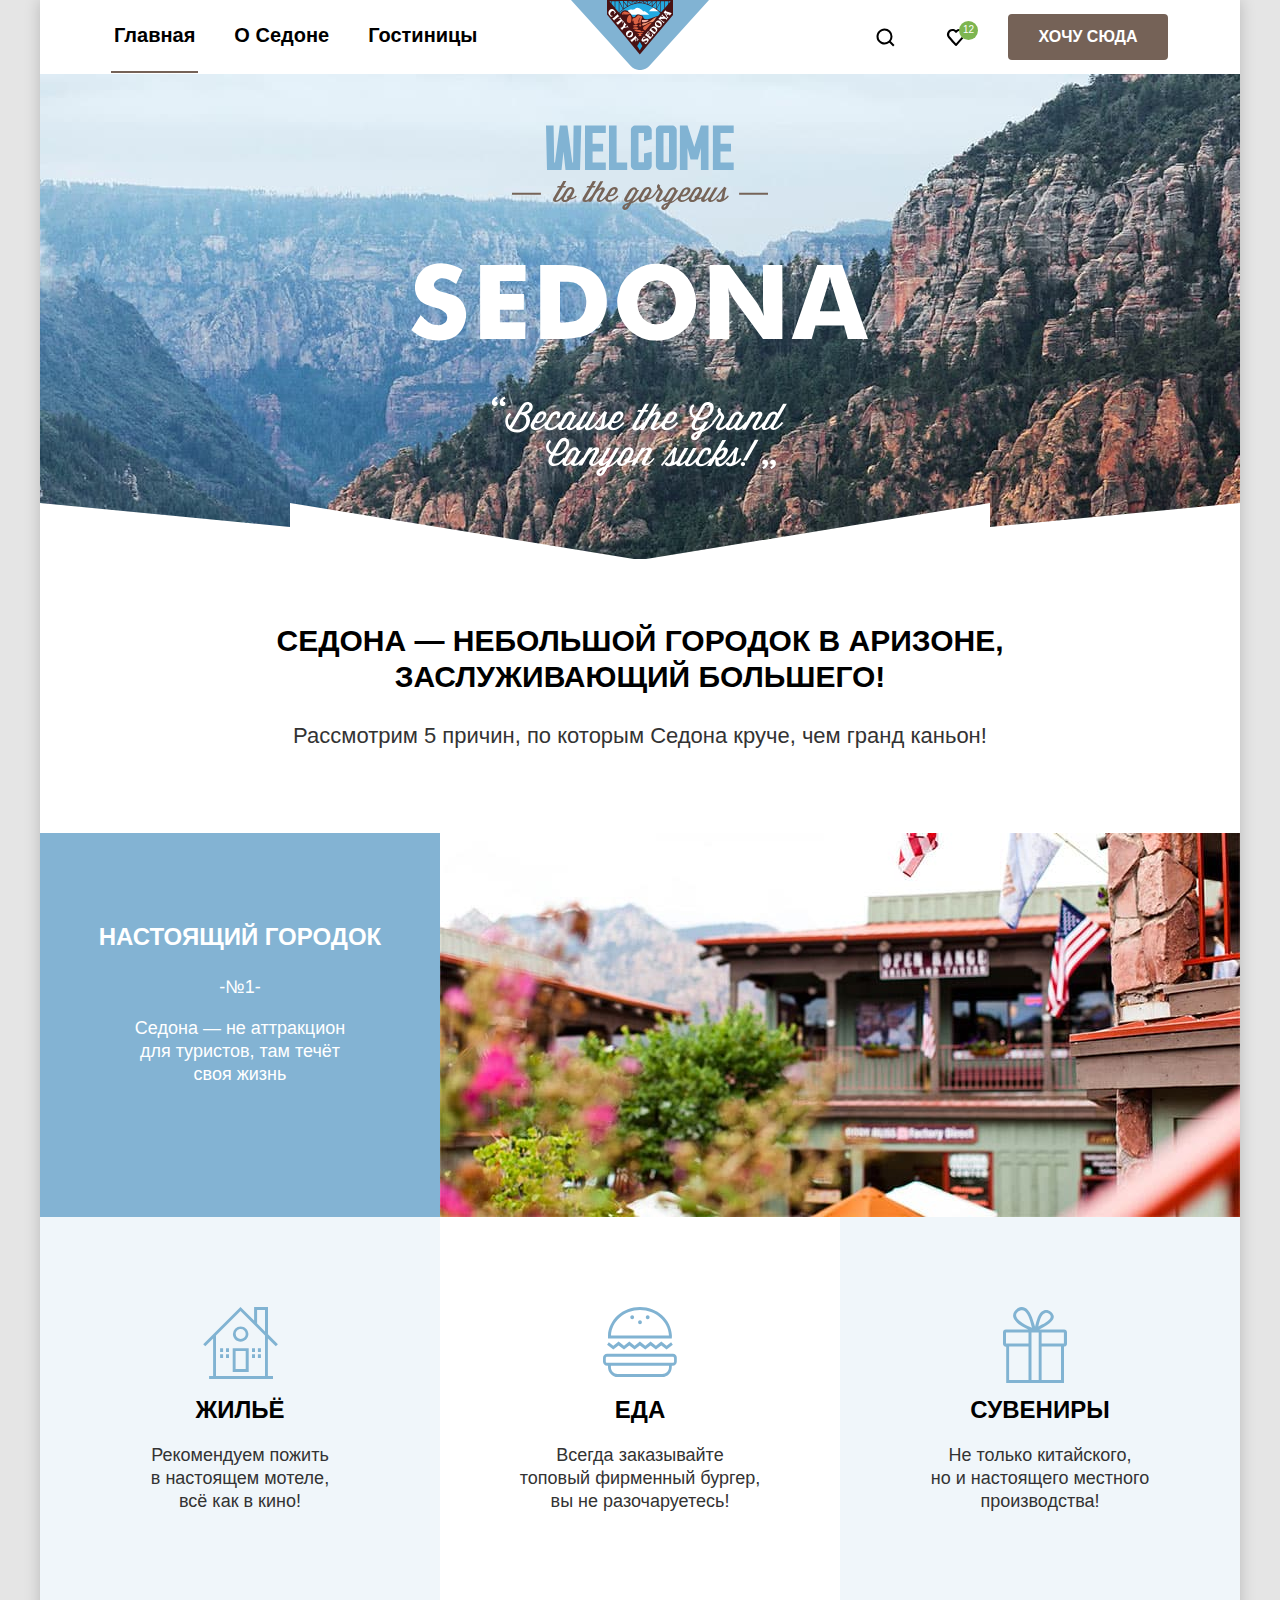
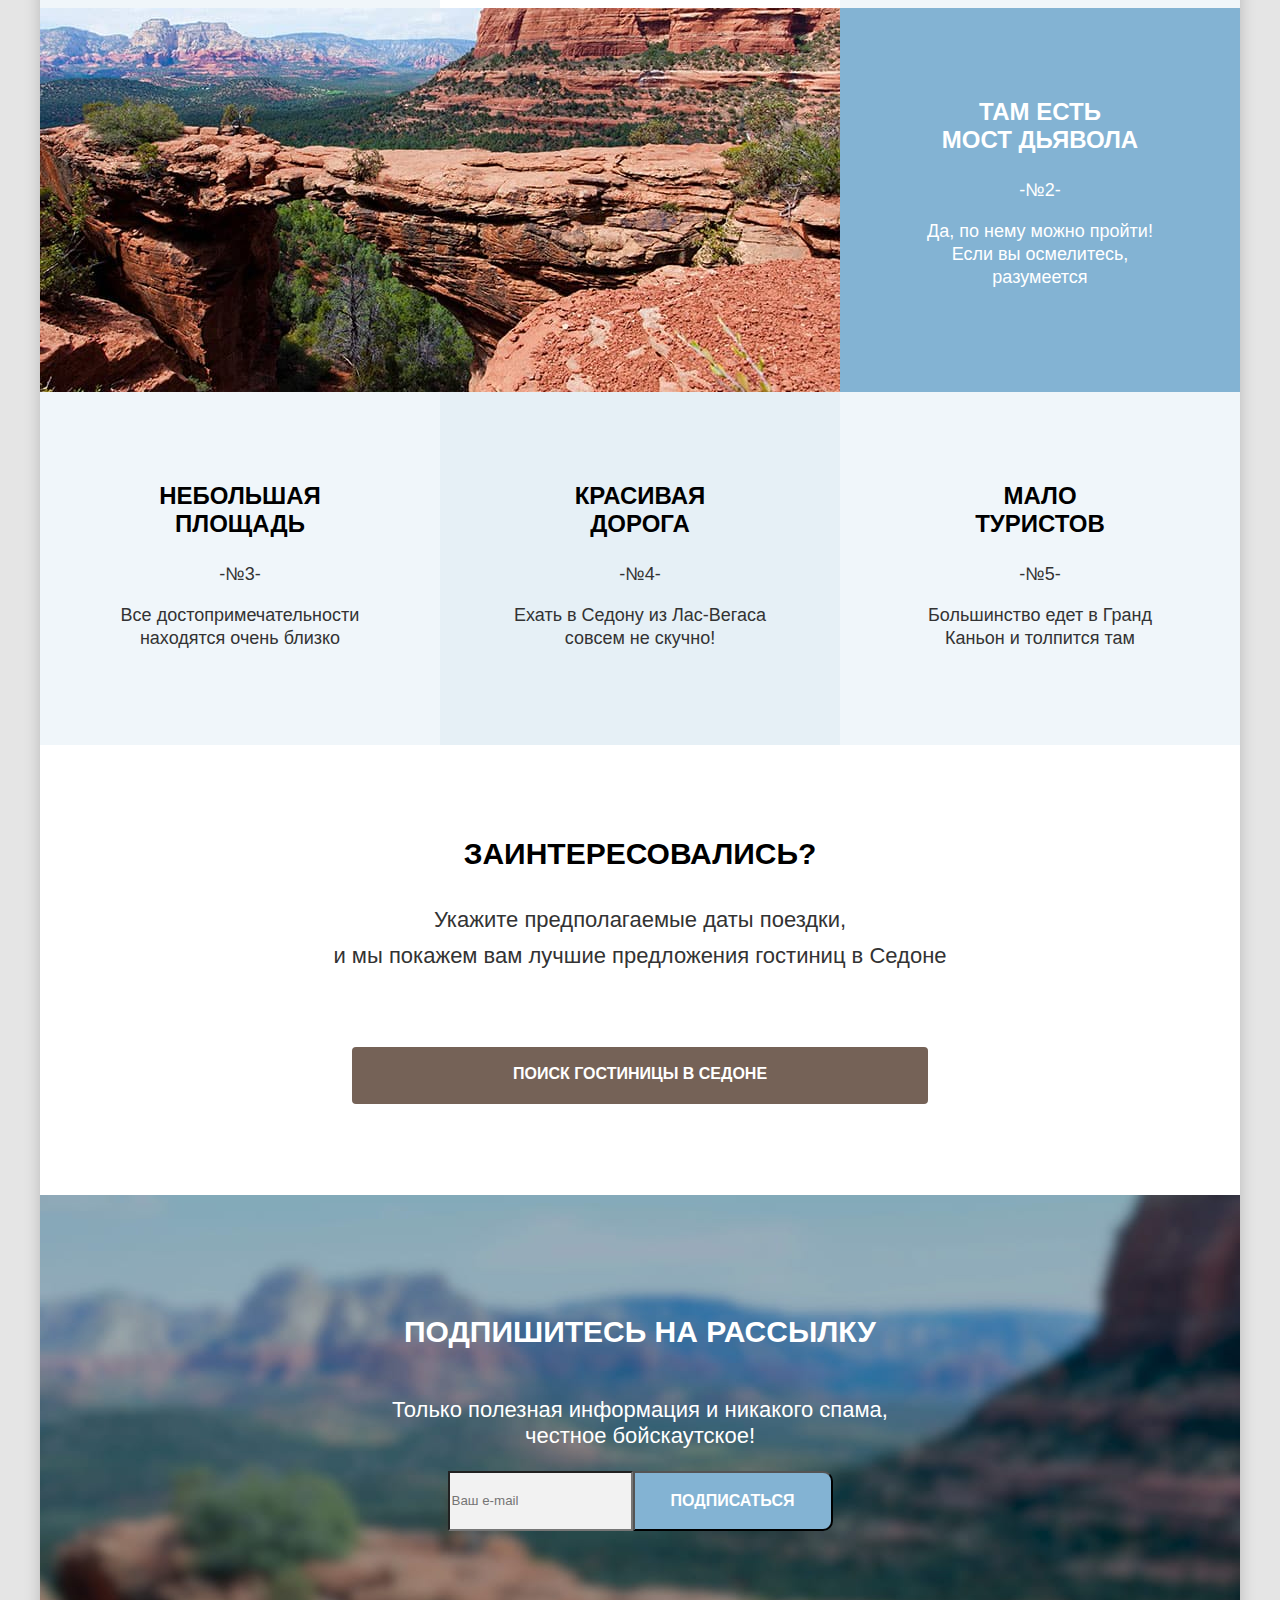
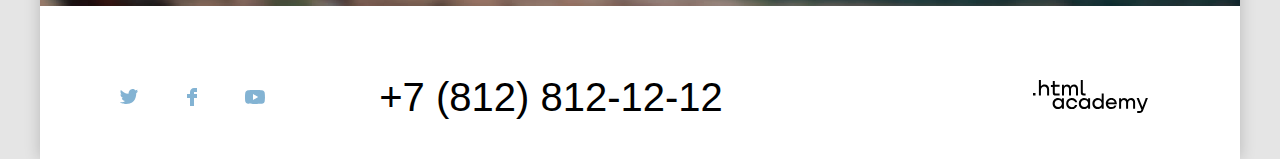
==== index.html @ bd010bae "Добавляет комментарии" ====
<!DOCTYPE html>
<html lang="ru">
  <head>
    <meta charset="utf-8">
    <title>HTML Academy: Седона</title>
    <link rel="stylesheet" href="css/styles.css">
  </head>
  <body>
    <div class="container">
      <header class="page-header">
        <nav class="navigation">
          <ul class="navigation-list clear-list">
            <li class="navigation-item current-page">
              <a class="navigation-link clear-underline">Главная</a>
            </li>
            <li class="navigation-item">
              <a class="navigation-link clear-underline" href="#">О Седоне</a>
            </li>
            <li class="navigation-item">
              <a class="navigation-link clear-underline" href="catalog.html">Гостиницы</a> <!--Каталог-->
            </li>
          </ul>
        </nav>
        <a class="logo header-logo">
          <img src="img/logo.svg" alt="Логотип сайта о городке Седона">
        </a>
        <ul class="user-list clear-list">
            <li class="user-item">
              <a class="user-link clear-underline" href="#">
                <svg aria-hidden="true" focusable="false" width="20" height="20" fill="none" xmlns="http://www.w3.org/2000/svg">
                  <path d="m19.5 18-3.7-3.67a8 8 0 0 0 1.7-4.87 8 8 0 0 0-8-7.96c-4.4 0-8 3.68-8 8.06a8 8 0 0 0 12.9 6.26l3.7 3.68 1.4-1.5Zm-10-2.48a6 6 0 0 1-6-5.96 6 6 0 0 1 12 0 6 6 0 0 1-6 5.96Z" fill="#000"/>
                </svg>
                <span class="visually-hidden">
                  Поиск
                </span>
              </a>
            </li>
            <li class="user-item">
              <a class="user-link clear-underline heart-icon" href="#">
                <svg aria-hidden="true" focusable="false" width="20" height="20" fill="none" xmlns="http://www.w3.org/2000/svg">
                  <path d="M9.9 19a.9.9 0 0 1-.8-.4c-5.4-6.1-6.7-7.5-7-7.9A5.4 5.4 0 0 1 6.5 2C7.8 2 9 2.5 10 3.3a5.46 5.46 0 0 1 9 4.1c0 1.3-.5 2.5-1.3 3.4l-7 7.9c-.2.2-.4.3-.8.3Zm-6-9.5c.3.4 3.5 4 6.1 6.9l6.2-7c.5-.5.7-1.2.7-2 0-1.8-1.5-3.3-3.3-3.3-1 0-2 .5-2.7 1.3-.3.3-.6.4-.9.4-.3 0-.6-.2-.8-.4-.7-.8-1.7-1.3-2.7-1.3-1.8 0-3.3 1.5-3.3 3.3-.1.9.3 1.6.7 2.1-.1 0-.1 0 0 0Z" fill="#000"/>
                </svg>
                <span class="visually-hidden">
                  Избранное
                </span>
              </a>
            </li>
            <li class="user-item">
              <a href="#" class="sedona-decorative-btn сlear-underline want-there brown-btn">
                Хочу сюда
              </a>
            </li>
        </ul>
      </header>
      <main class="main-index main-container">
        <section class="sedona-welcomes-you">
          <h1 class="visually-hidden">Городок Седона</h1>
          <img class="welcome" src="img/welcome.svg">
        </section>
        <h2 class="visually-hidden">Преимущества</h2>
        <p class="heading town">Седона — небольшой городок в Аризоне, <br>
          заслуживающий большего!</p>
        <p class="reasons">Рассмотрим 5 причин, по которым Седона круче, чем гранд каньон!</p>
        <div class="advantages">
          <ul class="advantages-list clear-list">
            <li class="advantages-item-blue">
              <div class="advantages-item">
                <h3 class="advantages-title advantages-white">Настоящий городок</h3>
                <span class="advantages-number advantages-white">-№1-</span>
                <p class="advantages-description advantages-white">Седона — не аттракцион<br> для туристов, там течёт<br>
                  своя жизнь</p>
              </div>
              <img src="img/sedona_photo.jpg" alt="Пейзаж Седоны">
            </li>
            <li class="advantages-item advantages-item-light">
              <h3 class="advantages-title-alt advantage-house">Жильё</h3>
              <p class="advantages-description dark-text">Рекомендуем пожить<br>в настоящем мотеле,<br>всё как в кино!</p>
            </li>
            <li class="advantages-item">
              <h3 class="advantages-title-alt advantage-burger">Еда</h3>
              <p class="advantages-description dark-text">Всегда заказывайте<br>топовый фирменный бургер,<br>вы не разочаруетесь!</p>
            </li>
            <li class="advantages-item advantages-item-light">
              <h3 class="advantages-title-alt advantage-present">Сувениры</h3>
              <p class="advantages-description dark-text">Не только китайского,<br>но и настоящего местного<br>производства!</p>
            </li>
            <li class="advantages-item-blue">
              <img src="img/bridge_devil.jpg" alt="мост дьявола">
              <div class="advantages-item">
                <h3 class="advantages-title advantages-white">Там есть<br> мост дьявола</h3>
                <span class="advantages-number advantages-white">-№2-</span>
                <p class="advantages-description advantages-white">Да, по нему можно пройти!<br>Если вы осмелитесь,<br>разумеется</p>
              </div>
            </li>
            <li class="advantages-item advantages-item-light">
              <h3 class="advantages-title">Небольшая<br> площадь</h3>
              <span class="advantages-number dark-text">-№3-</span>
              <p class="advantages-description dark-text">Все достопримечательности<br>находятся очень близко</p>
            </li>
            <li class="advantages-item advantages-item-another">
              <h3 class="advantages-title">Красивая<br> дорога</h3>
              <span class="advantages-number dark-text">-№4-</span>
              <p class="advantages-description dark-text">Ехать в Седону из Лас-Вегаса<br>совсем не скучно!</p>
            </li>
            <li class="advantages-item advantages-item-light">
              <h3 class="advantages-title">Мало<br> туристов</h3>
              <span class="advantages-number dark-text">-№5-</span>
              <p class="advantages-description dark-text">Большинство едет в Гранд<br>Каньон и толпится там</p>
            </li>
          </ul>
        </div>
        <section class="hotel-search">
          <h2 class="heading interest">Заинтересовались?</h2>
          <p class="suggestions">Укажите предполагаемые даты поездки,<br>и мы покажем вам лучшие предложения гостиниц в Седоне</p>
          <a href="catalog.html" class="sedona-decorative-btn search-btn brown-btn">Поиск гостиницы в Седоне</a>
        </section>
        <section class="subscribe subscribe-index">
          <h2 class="subscribe-h">Подпишитесь на рассылку</h2>
          <p class="subscribe-p">Только полезная информация и никакого спама,<br>честное бойскаутское!</p>
          <form class="subscribe-form" action="https://echo.htmlacademy.ru/" method="post"> <!--Форму пока не трогала, вроде это 8 раздел-->
            <div class="div-flex">
              <input type="email" name="user-email" placeholder="Ваш e-mail" required>
              <button class="subscribe-button blue-btn sedona-decorative-btn" type="submit">
                Подписаться
              </button>
            </div>
          </form>
        </section>
      </main>
      <footer class="page-footer">
        <section class="footer-social">
          <h2 class="visually-hidden">Давайте дружить</h2>
          <ul class="footer-social-list clear-list">
            <li class="footer-social-item clear-list">
              <a class="button social-btn" href="https://twitter.com/htmlacademy_ru">
                <span class="visually-hidden">Твиттер</span>
                <svg width="18" height="15" xmlns="http://www.w3.org/2000/svg">
                  <path d="M11.6.2c1.8-.5 3.2.3 3.8 1.2.7-.2 1.4-.5 2.1-.7 0 .9-.6 1.5-.9 1.8.7.1 1.4-.6 1.4-.6-.2 1-1.1 1.8-1.7 2C16.1 10.7 13 15.1 5.7 15h-.5c-.4 0-4.4-.5-5.2-1.9 2.4.2 4.1-.4 5-1.2-1-.3-2.9-.4-3.2-2.9.4.1.6.2 1.3.1C1.8 8.3.4 7.5.5 5.3c.3.3 1.1.5 1.4.5C1.1 5.6-.2 2.5.9.9c1.9 1.9 4 3.6 7.6 3.8C8.7 2.3 9.7.8 11.6.2Z"/>
                </svg>
              </a>
            </li>
            <li class="footer-social-item clear-list">
              <a class="button social-btn" href="https://www.facebook.com/htmlacademy">
                <span class="visually-hidden">Фэйсбук</span>
                <svg width="10" height="18" xmlns="http://www.w3.org/2000/svg">
                  <path d="M7 0C4.8 0 3 1.8 3 4v2H0v4h3v8h4v-8h3V6H7V4h3V0H7Z"/>
                </svg>
              </a>
            </li>
            <li class="footer-social-item clear-list">
              <a class="button social-btn" href="https://youtube.com/c/HTMLAcademyRUS">
                <span class="visually-hidden">Ютуб</span>
                <svg width="20" height="14" xmlns="http://www.w3.org/2000/svg">
                  <path fill-rule="evenodd" clip-rule="evenodd" d="M17.81.42c.86.23 1.54.9 1.77 1.77C20 3.75 20 7 20 7s0 3.26-.42 4.81a2.5 2.5 0 0 1-1.77 1.77C16.25 14 10 14 10 14s-6.25 0-7.81-.42a2.5 2.5 0 0 1-1.77-1.77C0 10.26 0 7 0 7s0-3.25.42-4.81A2.5 2.5 0 0 1 2.19.42C3.75 0 10 0 10 0s6.25 0 7.81.42ZM13.2 7 8 10V4l5.2 3Z"/>
                </svg>
              </a>
            </li>
          </ul>
        </section>
        <section class="footer-contacts">
          <h2 class="visually-hidden">Контакты</h2>
          <a class="footer-contacts-phone" href="tel:+78128121212">+7 (812) 812-12-12</a>
        </section>
        <section class="footer-about">
          <h2 class="visually-hidden">Сделано Html academy</h2>
          <a class="htmlacademy-link" href="https://htmlacademy.ru/">
            <svg width="115" height="33" xmlns="http://www.w3.org/2000/svg">
              <path d="M0 12.9v2.6h2.5v-2.6H0Zm11.6-8.4c-1.6 0-2.8.7-3.6 1.7h-.1V0h-2v15.5h2v-5.3c0-2.1 1.3-3.6 3.3-3.6 1.8 0 2.9 1.4 2.9 3.2v5.7h2V9.4c.1-3-1.8-4.9-4.5-4.9Zm15 .3h-4.8V1.1h-2v3.8h-1.9v2h1.9v6c0 1.7 1 2.7 2.7 2.7h4.1v-2h-3.7c-.7 0-1.1-.4-1.1-1.1V6.8h4.8v-2Zm14.5-.2c-1.6 0-2.9.8-3.5 2.1h-.1c-.6-1.2-1.8-2.1-3.4-2.1-1.4 0-2.5.8-3.1 1.8h-.1V4.8H29v10.6h2V10c0-2 1-3.5 2.6-3.5 1.5 0 2.4 1 2.4 2.6v6.3h2V9.8c0-2.4 1.4-3.3 2.6-3.3 1.5 0 2.4 1 2.4 2.6v6.3h2V8.9c.1-2.5-1.4-4.3-3.9-4.3Zm6.7 8.1c0 1.7 1 2.7 2.8 2.7h2v-2h-1.7c-.7 0-1.1-.4-1.1-1.1V0h-2v12.7Zm-18.9 7c-.9-1.1-2.2-1.8-3.9-1.8-3.1 0-5.4 2.3-5.4 5.6s2.3 5.6 5.4 5.6c1.8 0 3-.8 3.8-1.9h.1v1.6h2V18.2h-2v1.5Zm-3.6 7.4c-2.2 0-3.6-1.6-3.6-3.6s1.4-3.6 3.6-3.6 3.6 1.6 3.6 3.6c0 1.9-1.4 3.6-3.6 3.6ZM44.2 22c-.5-2.4-2.6-4.1-5.4-4.1a5.4 5.4 0 0 0-5.6 5.6c0 3.1 2.2 5.6 5.6 5.6 2.8 0 4.9-1.8 5.4-4.2h-2.1a3.4 3.4 0 0 1-3.3 2.3c-2.2 0-3.6-1.6-3.6-3.6s1.4-3.6 3.6-3.6c1.6 0 2.8 1 3.3 2.2h2.1V22Zm10.9-2.3c-.9-1.1-2.2-1.8-3.9-1.8-3.1 0-5.4 2.3-5.4 5.6s2.3 5.6 5.4 5.6c1.8 0 3-.8 3.8-1.9h.1v1.6h2V18.2h-2v1.5Zm-3.6 7.4c-2.2 0-3.6-1.6-3.6-3.6s1.4-3.6 3.6-3.6 3.6 1.6 3.6 3.6c0 1.9-1.5 3.6-3.6 3.6Zm17.2-7.3c-.9-1.1-2.2-1.9-3.9-1.9-3.1 0-5.4 2.3-5.4 5.6s2.2 5.6 5.4 5.6c1.7 0 3-.8 3.8-1.8h.1v1.5h2V13.4h-2v6.4Zm-3.6 7.3c-2.2 0-3.6-1.6-3.6-3.6s1.4-3.6 3.6-3.6 3.6 1.6 3.6 3.6c-.1 2-1.5 3.6-3.6 3.6Zm13.2-9.2c-3.3 0-5.5 2.5-5.5 5.6 0 3 2.1 5.6 5.5 5.6 2.5 0 4.5-1.3 5.2-3.6h-2.1c-.5 1-1.6 1.6-3 1.6-1.9 0-3.3-1.3-3.4-2.9h8.8c.2-3.6-2-6.3-5.5-6.3Zm0 1.9c1.7 0 3 1 3.3 2.6h-6.5c.3-1.5 1.5-2.6 3.2-2.6Zm19.9-1.9c-1.6 0-2.9.8-3.6 2h-.1c-.6-1.2-1.8-2-3.4-2-1.4 0-2.5.7-3.1 1.8v-1.5h-1.9v10.6h2v-5.4c0-2 1-3.4 2.6-3.5 1.5 0 2.4 1 2.4 2.6v6.3h2v-5.6c0-2.4 1.4-3.3 2.6-3.3 1.5 0 2.4 1 2.4 2.6v6.3h2v-6.5c.1-2.6-1.4-4.4-3.9-4.4Zm11.2 9.1-3.6-8.9h-2.2l4.8 11.6c-.3.9-.7 1.2-1.7 1.2h-2.5v2h2.5c1.8 0 2.8-.8 3.5-2.6l4.7-12.2h-2.1l-3.4 8.9Z"/>
            </svg>
          </a>
        </section>
      </footer>
    </div>
  </body>
</html>
---- css/styles.css ----
@font-face {
  font-family: "PT Sans";
  font-style: normal;
  font-weight: 400;
  src: url("fonts/pt-sans-400.woff2") format("woff2");
  font-display: swap;
}

@font-face {
  font-family: "PT Sans";
  font-style: normal;
  font-weight: 700;
  src: url("fonts/pt-sans-700.woff2") format("woff2");
  font-display: swap;
}

html {
  height: 100%;
}

body {
  font-family: "PT Sans", "Arial", sans-serif;
  font-size: 18px;
  line-height: 23px;
  background-color: #E5E5E5;
  color: #000000;
  min-height: 100%;
  display: flex;
  margin: 0;
}

.container {
  display: flex;
  flex-direction: column;
  width: 1200px;
  margin: 0 auto;
  background-color: #FFFFFF;
  box-shadow: 0px 0px 15px rgba(0, 0, 0, 0.2);
}

.clear-list {
  list-style: none;
  margin: 0;
  padding: 0;
}

.page-header {
  display: flex;
  justify-content: space-between;
  position: relative;
}

.main-container {
  flex-grow: 1;
}

.navigation-list {
  display: flex;
  margin-left: 71px;
}

.user-list {
  display: flex;
  padding-top: 14px;
  padding-bottom: 14px;
  margin-right: 72px;
}

.page-footer {
  margin-top: auto;
  display: flex;
  justify-content: space-between;
  align-items: center;
  padding: 40px 72px 30px 72px;
}

.navigation-item {
  font-size: 20px;
  line-height: 26px;
  font-weight: 700;
  margin-right: 33px;
}

.catalog-filter-title {
  font-size: 20px;
  line-height: 26px;
  font-weight: 700;
  color: #FFFFFF;
  margin-bottom: 30px;
}

.catalog-filter {
  display: flex;
}

.catalog-filter-group {
  width: 150px;
}

.dwelling span {
  color: #FFFFFF;
}

.infrastructure span {
  color: #FFFFFF;
}

.display-hotels {
  display: flex;
  justify-content: space-between;
  align-items: center;
  margin-bottom: 76px;
}

.show {
  width: 48px;
  height: 48px;
}

.clear-underline {
  text-decoration: none;
}

.navigation-link {
  display: block;
  padding-top: 19px;
  padding-bottom: 20px;
  color: #000000;
  border: 3px solid transparent;
  box-sizing: border-box;
}

.user-item {
  margin-right: 33px;
  margin-top: auto;
  margin-bottom: auto;
}

.navigation-item:last-of-type,
.user-item:last-of-type {
  margin-right: 0;
}

.subscribe {
  display: flex;
  flex-direction: column;
  align-items: center;
  padding-top: 94px;
  padding-bottom: 94px;
}

.subscribe-index {
  background-image: url(../img/footer-background.jpg);
  background-repeat: no-repeat;
}

.sedona-welcomes-you {
  background-image: url("../img/index_background.jpg");
  background-repeat: no-repeat;
  padding-top: 51px;
  padding-bottom: 83px;
  position: relative;
}

.sedona-welcomes-you::after {
  content: "";
  position: absolute;
  width: 1200px;
  height: 57px;
  bottom: 0;
  background: url("../img/white_mask.svg") no-repeat;
}

.welcome {
  display: block;
  margin: 0 auto;
}

/*в хедере не нравится больше не залезающее на следующий блок лого и утолщающиеся иконки*/
.header-logo {
  position: absolute;
  left: 50%;
  transform: translateX(-50%);
}

.catalog-bg {
  display: flex;
  flex-direction: column;
  justify-content: space-between;
  margin: 0;
  padding: 35px 72px 85px 71px;
  background-image: url(../img/catalog_background.jpg);
  background-repeat: no-repeat;
}

.subscribe-form input {
  background-color: #F2F2F2;
}

.heading {
  font-size: 30px;
  font-weight: 700;
  line-height: 36px;
  text-transform: uppercase;
  text-align: center;
  margin: 0;
}

.town {
  margin-top: 63px;
  margin-bottom: 23px;
}

.hotel-search {
  padding-top: 91px;
  padding-bottom: 91px;
}

.interest {
  margin-bottom: 30px;
}

.reasons {
  font-size: 22px;
  line-height: 36px;
  color: #333333;
  text-align: center;
  margin: 0;
  margin-bottom: 79px;
}

.suggestions {
  font-size: 22px;
  line-height: 36px;
  color: #333333;
  text-align: center;
  margin: 0;
}

/*Паддинги у преимуществ дополнительно поправлю на моменте добавления иконок в эти блоки, потому как сейчас так или иначе смотрится криво*/
.advantages-list {
  display: grid;
  grid-template-columns: 400px 400px 400px;
}

.advantages-item {
  text-align: center;
  width: 400px;
  padding-top: 90px;
  padding-bottom: 77px;
}

.advantages-title {
  font-weight: 700;
  font-size: 24px;
  line-height: 28px;
  text-transform: uppercase;
  margin: 0;
  margin-bottom: 25px;
}

.advantages-number {
  margin-bottom: 26px;
}

/*у карточек с иконками отличаются отступы*/
.advantages-title-alt {
  font-weight: 700;
  font-size: 24px;
  line-height: 28px;
  text-transform: uppercase;
  margin: 0;
  position: relative;
  margin-top: 89px;
  margin-bottom: 20px;
}

.advantages-item-light {
  background-color: rgba(131, 179, 211, 0.12);
  position: relative;
}

.advantages-item-another {
  background-color: rgba(131, 179, 211, 0.2);
}

.advantages-item-blue {
  grid-column: span 3; /*сработало самое простое решение*/
  width: 100%;
  display: flex;
  background-color: #83B3D3;
}

.advantages-white {
  color: #FFFFFF;
}

.subscribe-h {
  color: #FFFFFF;
  text-transform: uppercase;
  font-weight: 700;
  font-size: 30px;
  line-height: 36px;
}

.subscribe-catalog-h {
  color: #000000;
}

.subscribe-p {
  color: #FFFFFF;
  text-align: center;
  font-size: 22px;
  line-height: 26px;
}

.subscribe-catalog-p {
  color: #333333;
}

.div-flex {
  display: flex;
}

.sedona-decorative-btn {
  background-color: #756257;
  text-decoration: none;
  text-transform: uppercase;
  font-size: 16px;
  line-height: 21px;
  font-weight: 700;
  text-align: center;
  color: #FFFFFF;
  display: block;
  padding-top: 9px;
  padding-bottom: 10px;
}

.catalog-btn {
  width: 160px;
}

.blue-btn {
  background-color: #83B3D3;
}

.blue-btn-link {
  color: #FFFFFF;
  font-weight: 700;
  font-size: 20px;
  line-height: 26px;
}

.selected-btn {
  background-color: #7DB54F;
}

.footer-social-list {
  display: flex;
}

.footer-social-item {
  padding-right: 29px;
}

.footer-contacts-phone {
  font-size: 40px;
  line-height: 40px;
  text-align: center;
  padding: 15px;
  text-decoration: none;
  color: #000000;
  border: 3px solid transparent;
  box-sizing: border-box;
}

.button {
  text-decoration: none;
}

.inner-header-title {
  color: #FFFFFF;
  font-weight: 700;
  font-size: 60px;
  line-height: 78px;
  margin: 0;
  padding: 0;
  margin-bottom: 5px;
}

.breadcrumbs {
  display: flex;
  margin-bottom: 45px;
}

.breadcrumbs-item {
  list-style: none;
  margin-right: 30px;
}

.breadcrumbs-link {
  color: #FFFFFF;
  font-size: 16px;
  line-height: 21px;
}

.catalog-filter-item {
  font-size: 18px;
  line-height: 24px;
}

.catalog-filter-input {
  font-size: 18px;
  line-height: 24px;
}

.sorting-type {
  font-size: 18px;
  line-height: 24px;
}

.load {
  width: 625px;
  margin-bottom: 61px;
  margin-left: auto;
  margin-right: auto;
}

.search-btn {
  display: block;
  width: 576px;
  margin-top: 73px;
  margin-left: auto;
  margin-right: auto;
  padding-top: 13px;
  padding-bottom: 17px;
  border-radius: 10px;
}

.hotels-found {
  text-transform: uppercase;
  font-weight: 700;
  font-size: 30px;
  line-height: 39px;
  display: inline-block;
  margin: 0;
  padding: 0;
  margin-right: 190px;
}

.hotel-card {
  display: flex;
  margin-bottom: 61px;
}

.hotel-card-link {
  color: #000000;
  font-weight: 700;
  font-size: 24px;
  line-height: 31px;
}

.hotel-card-title {
  margin: 0;
}

.hotel-info {
  margin-left: 36px;
}

.card-main {
  display: flex;
}

.card-left {
  display: block;
  margin-right: 8px;
}

.card-right {
  display: block;
}

.hotel-card-type {
  display: block;
  margin: 0;
  padding: 0;
  margin-bottom: 29px;
}

.hotel-card-price {
  display: block;
  margin: 0;
  padding: 0;
  margin-bottom: 29px;
}

.reset {
  color: #FFFFFF;
  margin-left: auto;
}

.hotel-card-rate {
  background-color: #F2F2F2;
  display: block;
  width: 160px;
  padding-top: 9px;
  padding-bottom: 10px;
  text-align: center;
  margin-top: auto;
}

.rate {
  display: flex;
  flex-direction: column;
  margin-left: auto;
}

.stars {
  text-align: center  ;
}

.dark-text {
  color: #333333;
}

.bottom-catalog {
  display: flex;
  align-items: baseline;
}

.sedona-dwelling {
  padding: 50px 72px 89px 72px;
}

.number-of-hotels {
  margin-left: auto;
}

.number-text {
  display: inline-block;
  margin-right: 51px;
  color: 333333;
}

.pagination {
  display: flex;
}

.pagination-item {
  margin-right: 7px;
}

.pagination-link {
  display: block;
  width: 55px;
  background-color: #83B3D3;
  color: #FFFFFF;
  text-align: center;
  font-weight: 700;
  font-size: 20px;
  line-height: 26px;
  padding-top: 15px;
  padding-bottom: 15px;
}

/*цвета с макета нормально не захватились, так понимаю, что эти*/
.current {
  background-color: #F2F2F2;
  color: #000000;
}

.subscribe-catalog {
  margin-top: 0;
}

.visually-hidden {
  position: absolute;
  width: 1px;
  height: 1px;
  margin: -1px;
  padding: 0;
  border: 0;
  clip: rect(0 0 0 0);
  overflow: hidden;
}

.price-block {
  width: 143px;
}

.infrastructure-field {
  margin-right: 67px;
}

.price-sorting {
  display: flex;
}

.form-btns {
  margin-left: 81px;
}

/*тут пока пиксели на глаз, потому как в фигме что-то странное*/
.apply {
  margin-top: 60px;
}

.reset {
  display: block;
  margin-left: auto;
  margin-right: auto;
}

.price-field {
  margin-left: auto;
}

.advantage-house::before {
  content: "";
  position: absolute;
  width: 76px;
  height: 76px;
  left: 163px;
  top: -89px;
  background: url("../img/icons/house.svg") no-repeat;
}

.advantage-burger::before {
  content: "";
  position: absolute;
  width: 76px;
  height: 76px;
  left: 163px;
  top: -89px;
  background: url("../img/icons/burger.svg") no-repeat;
}

.advantage-present::before {
  content: "";
  position: absolute;
  background: url("../img/icons/present.svg") no-repeat;
  width: 76px;
  height: 76px;
  left: 163px;
  top: -89px;
}

.brown-btn {
  border: 3px solid transparent;
  border-radius: 4px;
  box-sizing: border-box;
}

.want-there {
  width: 160px;
}

.brown-btn:hover {
  background-color: #615048;
  border: 3px solid transparent;
}

.brown-btn:focus {
  background-color: #615048;
  border: 3px solid #83B3D3;
  outline: none;
}

.brown-btn:active {
  background-color: #615048;
  color: rgba(255, 255, 255, 0.3);
}

.current-page {
  border-bottom: 2px solid #756257;
}

.navigation-link:hover {
  color: #756257;
}

.navigation-link:focus,
.current-page:focus {
  color: #756257;
  outline: none;
  border-radius: 10px;
  border: 3px solid #83B3D3;
}

.navigation-link:active {
  color: rgba(136, 127, 121, 0.3);
}

.user-link {
  color: #000000;
  display: block;
  position: relative;
  width: 38px;
  height: 38px;
  border: 3px solid transparent;
  box-sizing: border-box;
}

.user-link svg {
  position: absolute;
  top: 0;
  right: 0;
  bottom: 0;
  left: 0;
  margin: auto;
}

.user-link svg:hover {
  stroke: #756257;
}

.user-link:focus svg {
  stroke: #756257;
  top: 10;
  bottom: 10;
}

.user-link:focus {
  border-radius: 10px;
  border: 3px solid #83B3D3;
  box-sizing: border-box;
  outline: none;
}

/*Не получается прикрутить прозрачность ни иконкам, ни цифре в кружочке*/
.user-link:active svg{
  stroke: rgba(136, 127, 121, 0.3);
}

.heart-icon {
  display: block;
  position: relative;
}

.heart-icon::after {
  position: absolute;
  left: 19px;
  content: "12";
  width: 19px;
  height: 19px;
  border-radius: 50%;
  font-size: 10px;
  line-height: 18px;
  text-align: center;
  color: #FFFFFF;
  background-color: #7DB550;
}

.social-btn {
  position: relative;
  display: block;
  width: 34px;
  height: 34px;
  border-radius: 10px;
  border: 3px solid transparent;
  box-sizing: border-box;
}

.social-btn svg {
  position: absolute;
  top: 0;
  right: 0;
  bottom: 0;
  left: 0;
  margin: auto;
  fill: #83B3D3
}

.social-btn:hover svg {
  fill: #68A2CA;
}

.social-btn:focus {
  border: 3px solid #83B3D3;
  box-sizing: border-box;
  outline: none;
}

.social-btn:focus svg {
  fill: #68A2CA;
}

.social-btn:active svg {
  fill: rgba(104, 162, 202, 0.3);
}

.footer-contacts-phone:hover {
  color: #756257;
}

.footer-contacts-phone:focus {
  color: #756257;
  border: 3px solid #83B3D3;
  box-sizing: border-box;
  border-radius: 10px;
  padding: 15px;
  outline: none;
}

.footer-contacts-phone:active {
  color: rgba(117, 98, 87, 0.3);
}

.htmlacademy-link {
  display: block;
  position: relative;
  min-width: 154px;
  min-height: 64px;
  margin: 0;
  margin-left: 213px;
  padding: 0;
  border-radius: 10px;
  border: 3px solid transparent;
  box-sizing: border-box;
}

.htmlacademy-link svg {
  position: absolute;
  top: 0;
  right: 0;
  bottom: 0;
  left: 0;
  margin: auto;
  fill: #000000;
}

.htmlacademy-link:hover svg {
  fill: #756257;
}

.htmlacademy-link:focus {
  color: #756257;
  border: 3px solid #83B3D3;
  outline: none;
  box-sizing: border-box;
  border-radius: 10px;
  position: relative;
}

.htmlacademy-link:focus svg {
  fill: #756257;
}

.htmlacademy-link:active svg {
  fill: rgba(117, 98, 87, 0.3);
}

.subscribe-button {
  background: #83B3D3;
  width: 200px;
  height: 60px;
  border-radius: 0px 10px 10px 0px;
}

.subscribe-button:hover {
  background: #68A2CA;
}

.subscribe-button:focus {
  background: #68A2CA;
  outline: none;
  border: 3px solid #756257;
  box-sizing: border-box;
}

.subscribe-button:active {
  background: #68A2CA;
  color: rgba(255, 255, 255, 0.3);
}
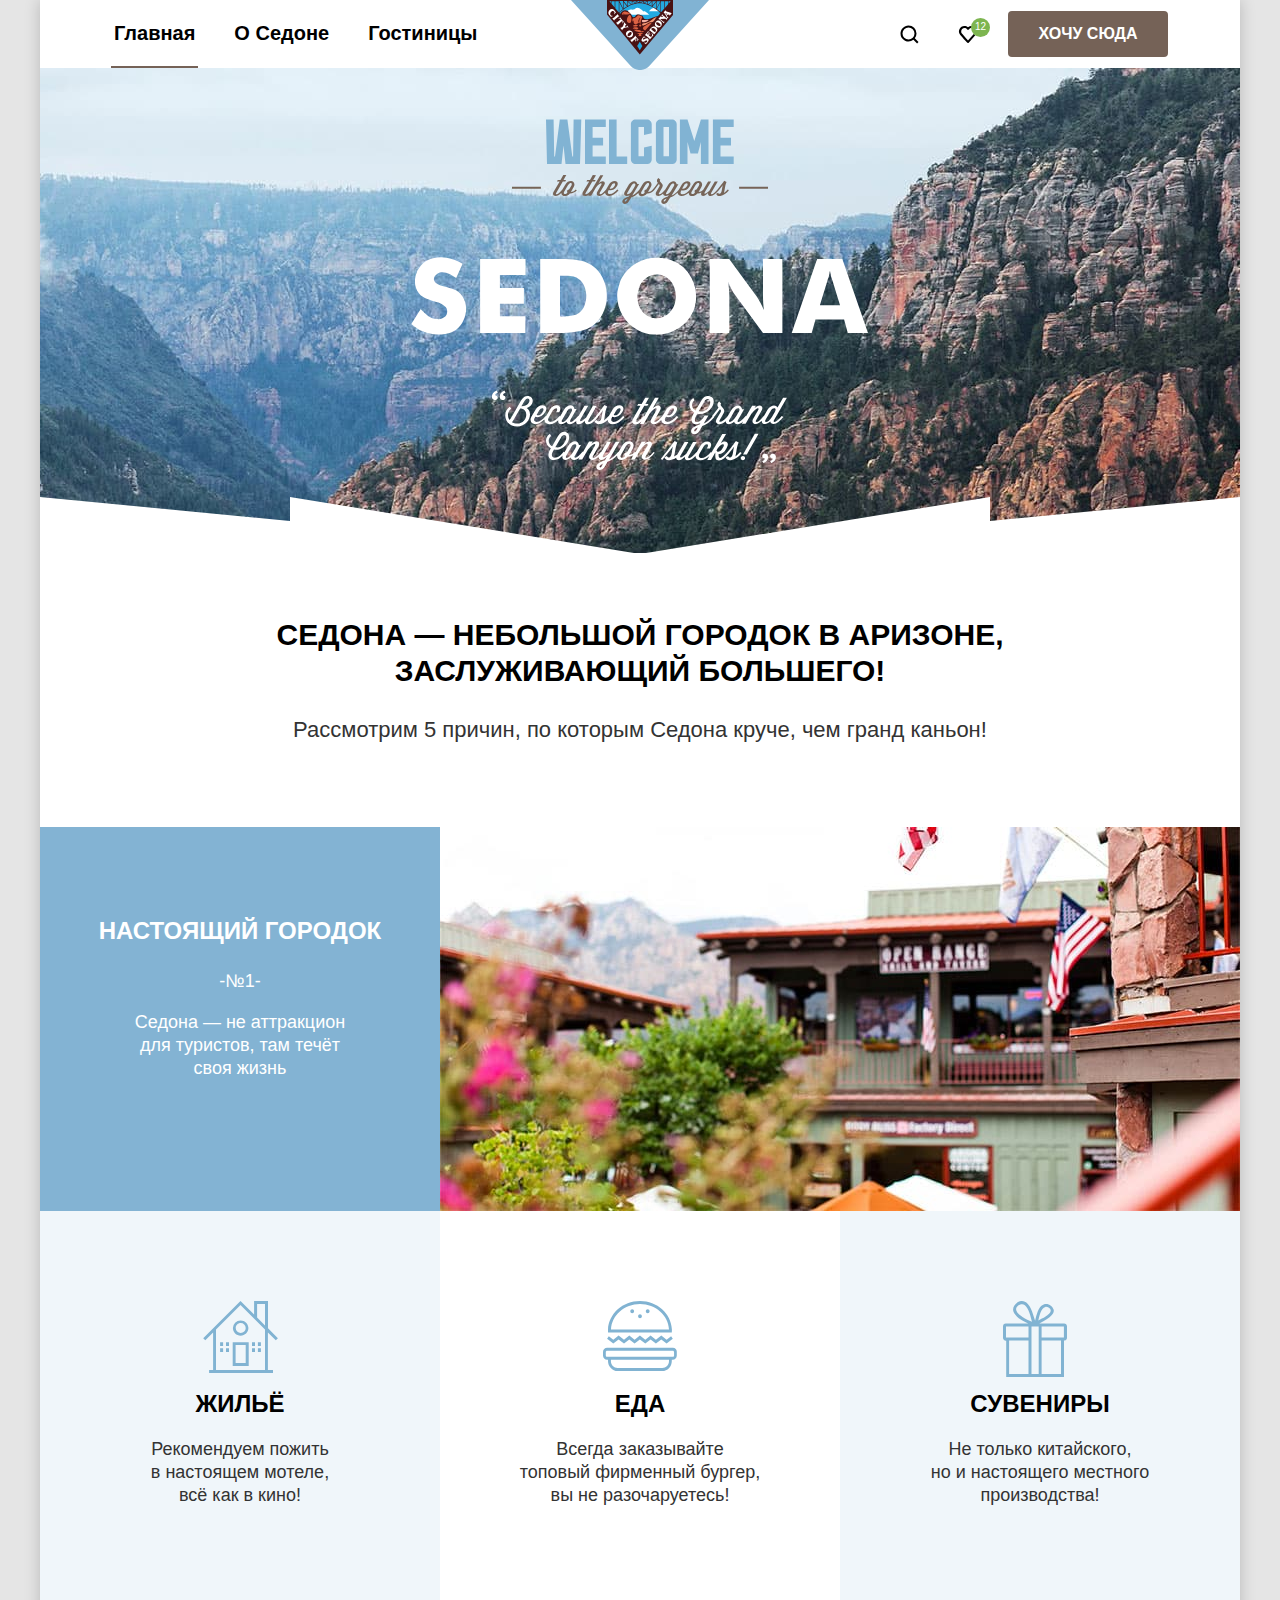
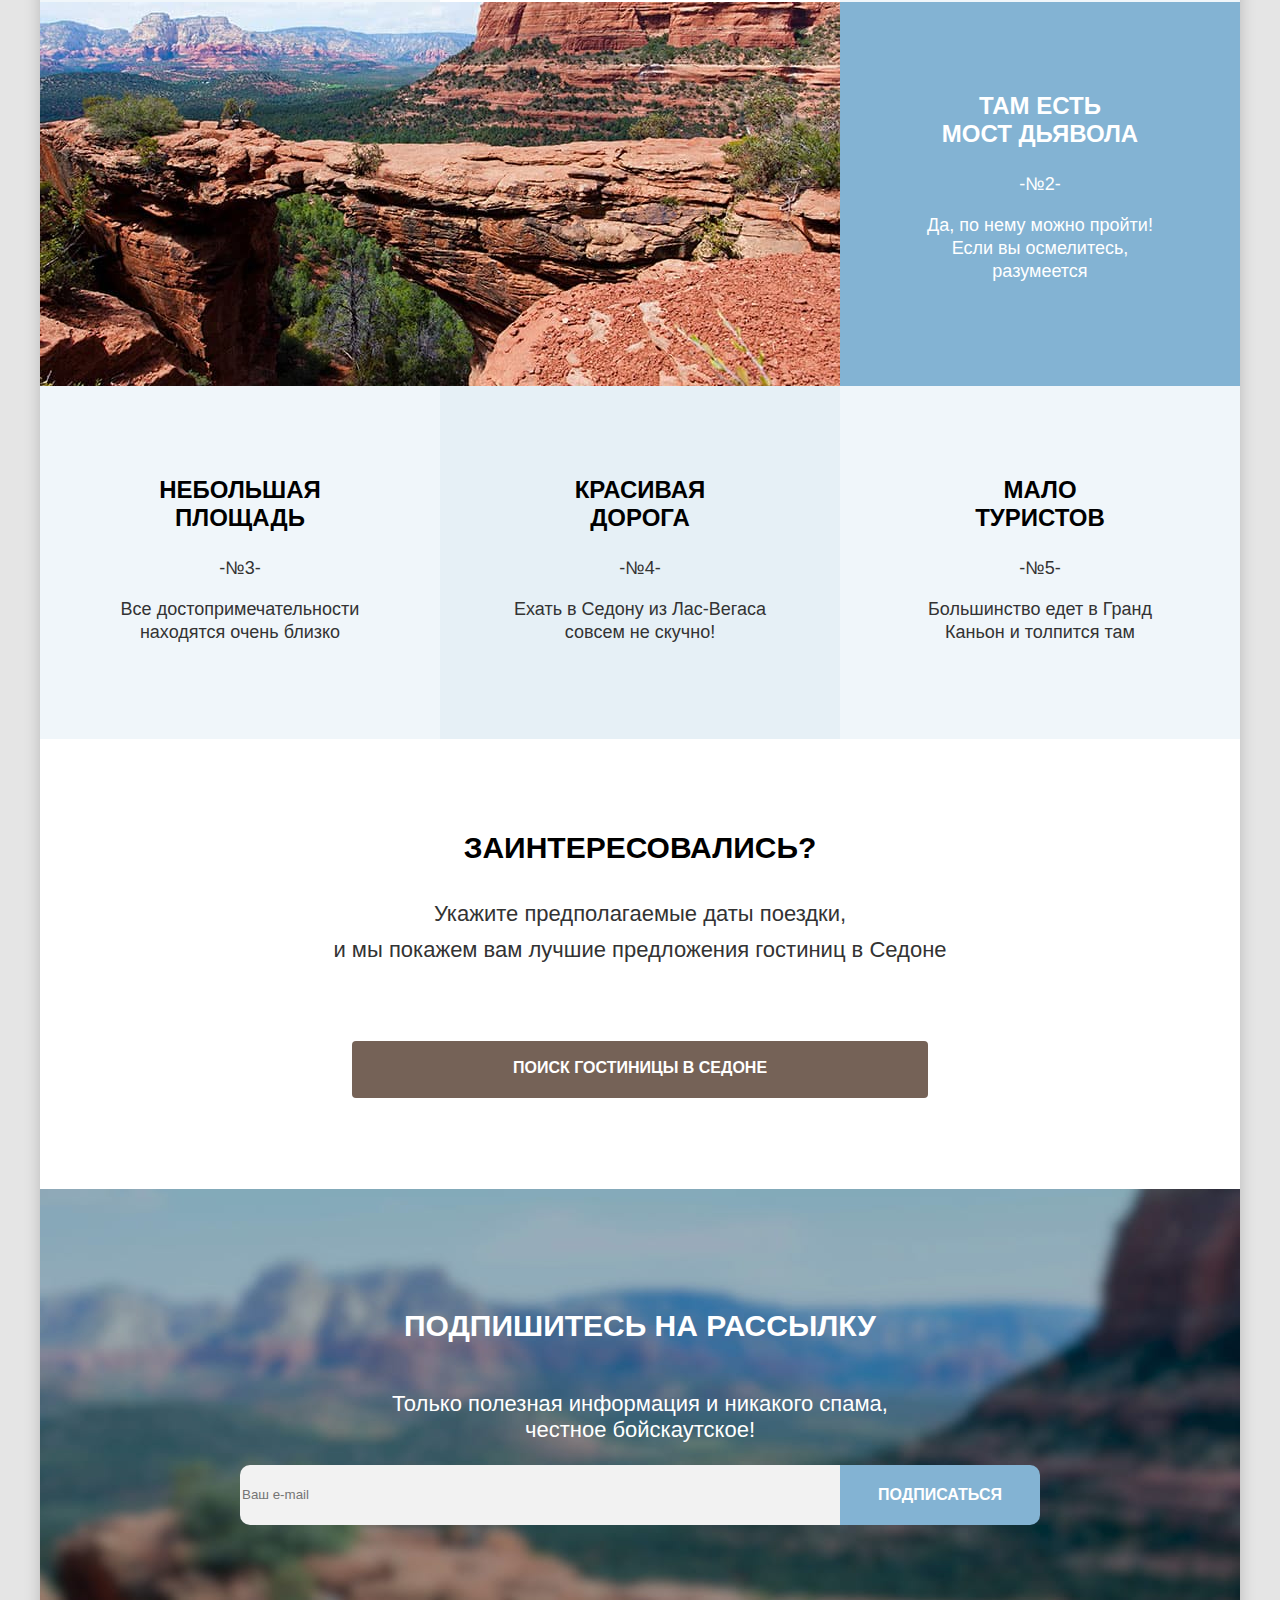
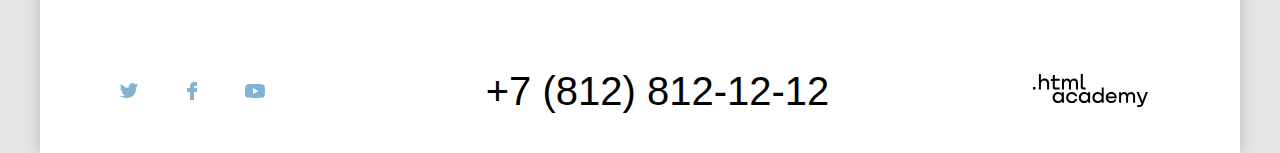
==== commit 26b49104: "Вносит ещё правки" ====
--- a/index.html
+++ b/index.html
@@ -27,8 +27,8 @@
         <ul class="user-list clear-list">
             <li class="user-item">
               <a class="user-link clear-underline" href="#">
-                <svg aria-hidden="true" focusable="false" width="20" height="20" fill="none" xmlns="http://www.w3.org/2000/svg">
-                  <path d="m19.5 18-3.7-3.67a8 8 0 0 0 1.7-4.87 8 8 0 0 0-8-7.96c-4.4 0-8 3.68-8 8.06a8 8 0 0 0 12.9 6.26l3.7 3.68 1.4-1.5Zm-10-2.48a6 6 0 0 1-6-5.96 6 6 0 0 1 12 0 6 6 0 0 1-6 5.96Z" fill="#000"/>
+                <svg aria-hidden="true" focusable="false" width="20" height="20" xmlns="http://www.w3.org/2fill000/svg">
+                  <path d="m19.5 18-3.7-3.67a8 8 0 0 0 1.7-4.87 8 8 0 0 0-8-7.96c-4.4 0-8 3.68-8 8.06a8 8 0 0 0 12.9 6.26l3.7 3.68 1.4-1.5Zm-10-2.48a6 6 0 0 1-6-5.96 6 6 0 0 1 12 0 6 6 0 0 1-6 5.96Z" ="#000"/>
                 </svg>
                 <span class="visually-hidden">
                   Поиск
@@ -37,8 +37,8 @@
             </li>
             <li class="user-item">
               <a class="user-link clear-underline heart-icon" href="#">
-                <svg aria-hidden="true" focusable="false" width="20" height="20" fill="none" xmlns="http://www.w3.org/2000/svg">
-                  <path d="M9.9 19a.9.9 0 0 1-.8-.4c-5.4-6.1-6.7-7.5-7-7.9A5.4 5.4 0 0 1 6.5 2C7.8 2 9 2.5 10 3.3a5.46 5.46 0 0 1 9 4.1c0 1.3-.5 2.5-1.3 3.4l-7 7.9c-.2.2-.4.3-.8.3Zm-6-9.5c.3.4 3.5 4 6.1 6.9l6.2-7c.5-.5.7-1.2.7-2 0-1.8-1.5-3.3-3.3-3.3-1 0-2 .5-2.7 1.3-.3.3-.6.4-.9.4-.3 0-.6-.2-.8-.4-.7-.8-1.7-1.3-2.7-1.3-1.8 0-3.3 1.5-3.3 3.3-.1.9.3 1.6.7 2.1-.1 0-.1 0 0 0Z" fill="#000"/>
+                <svg aria-hidden="true" focusable="false" width="20" height="20" xmlns="http://www.w3.org/2000/svg">
+                  <path d="M9.9 19a.9.9 0 0 1-.8-.4c-5.4-6.1-6.7-7.5-7-7.9A5.4 5.4 0 0 1 6.5 2C7.8 2 9 2.5 10 3.3a5.46 5.46 0 0 1 9 4.1c0 1.3-.5 2.5-1.3 3.4l-7 7.9c-.2.2-.4.3-.8.3Zm-6-9.5c.3.4 3.5 4 6.1 6.9l6.2-7c.5-.5.7-1.2.7-2 0-1.8-1.5-3.3-3.3-3.3-1 0-2 .5-2.7 1.3-.3.3-.6.4-.9.4-.3 0-.6-.2-.8-.4-.7-.8-1.7-1.3-2.7-1.3-1.8 0-3.3 1.5-3.3 3.3-.1.9.3 1.6.7 2.1-.1 0-.1 0 0 0Z"/>
                 </svg>
                 <span class="visually-hidden">
                   Избранное
@@ -119,7 +119,7 @@
           <p class="subscribe-p">Только полезная информация и никакого спама,<br>честное бойскаутское!</p>
           <form class="subscribe-form" action="https://echo.htmlacademy.ru/" method="post"> <!--Форму пока не трогала, вроде это 8 раздел-->
             <div class="div-flex">
-              <input type="email" name="user-email" placeholder="Ваш e-mail" required>
+              <input type="email" name="user-email" class="user-email" placeholder="Ваш e-mail" required>
               <button class="subscribe-button blue-btn sedona-decorative-btn" type="submit">
                 Подписаться
               </button>
--- a/css/styles.css
+++ b/css/styles.css
@@ -61,8 +61,8 @@
 
 .user-list {
   display: flex;
-  padding-top: 14px;
-  padding-bottom: 14px;
+  padding-top: 11px;
+  padding-bottom: 11px;
   margin-right: 72px;
 }
 
@@ -123,15 +123,15 @@
 
 .navigation-link {
   display: block;
-  padding-top: 19px;
-  padding-bottom: 20px;
+  padding-top: 17px;
+  padding-bottom: 17px;
   color: #000000;
   border: 3px solid transparent;
   box-sizing: border-box;
 }
 
 .user-item {
-  margin-right: 33px;
+  margin-right: 21px;
   margin-top: auto;
   margin-bottom: auto;
 }
@@ -176,11 +176,11 @@
   margin: 0 auto;
 }
 
-/*в хедере не нравится больше не залезающее на следующий блок лого и утолщающиеся иконки*/
 .header-logo {
   position: absolute;
   left: 50%;
   transform: translateX(-50%);
+  z-index: 1;
 }
 
 .catalog-bg {
@@ -316,6 +316,7 @@
 
 .subscribe-catalog-p {
   color: #333333;
+  margin-bottom: 26px;
 }
 
 .div-flex {
@@ -364,6 +365,8 @@
 }
 
 .footer-contacts-phone {
+  margin-left: 60px;
+  margin-right: 60px;
   font-size: 40px;
   line-height: 40px;
   text-align: center;
@@ -404,6 +407,24 @@
   line-height: 21px;
 }
 
+.breadcrumb {
+  position: relative;
+  width: 4px;
+  height:
+  4px;
+  margin-right: 13px;
+}
+
+.breadcrumb svg {
+  position: absolute;
+  fill: #FFFFFF;
+}
+
+.arrow svg {
+  fill: #FFFFFF;
+  transform: rotate(-90deg);
+}
+
 .catalog-filter-item {
   font-size: 18px;
   line-height: 24px;
@@ -427,7 +448,6 @@
 }
 
 .search-btn {
-  display: block;
   width: 576px;
   margin-top: 73px;
   margin-left: auto;
@@ -711,12 +731,12 @@
   margin: auto;
 }
 
-.user-link svg:hover {
-  stroke: #756257;
+.user-link:hover svg{
+  fill: #756257;
 }
 
 .user-link:focus svg {
-  stroke: #756257;
+  fill: #756257;
   top: 10;
   bottom: 10;
 }
@@ -728,13 +748,13 @@
   outline: none;
 }
 
-/*Не получается прикрутить прозрачность ни иконкам, ни цифре в кружочке*/
 .user-link:active svg{
-  stroke: rgba(136, 127, 121, 0.3);
+  fill: rgba(136, 127, 121, 0.3);
 }
 
 .heart-icon {
   display: block;
+  margin: 0;
   position: relative;
 }
 
@@ -752,6 +772,10 @@
   background-color: #7DB550;
 }
 
+.heart-icon:hover::after {
+  color: rgba(255, 255, 255, 0.3);
+}
+
 .social-btn {
   position: relative;
   display: block;
@@ -813,7 +837,6 @@
   min-width: 154px;
   min-height: 64px;
   margin: 0;
-  margin-left: 213px;
   padding: 0;
   border-radius: 10px;
   border: 3px solid transparent;
@@ -854,8 +877,18 @@
 .subscribe-button {
   background: #83B3D3;
   width: 200px;
+  border: 0;
+  border-radius: 0px 10px 10px 0px;
+}
+
+/*тут пока без состояний*/
+.user-email {
+  width: 600px;
   height: 60px;
-  border-radius: 0px 10px 10px 0px;
+  background: #F2F2F2;
+  border: 0;
+  border-radius: 10px 0 0 10px;
+  box-sizing: border-box;
 }
 
 .subscribe-button:hover {
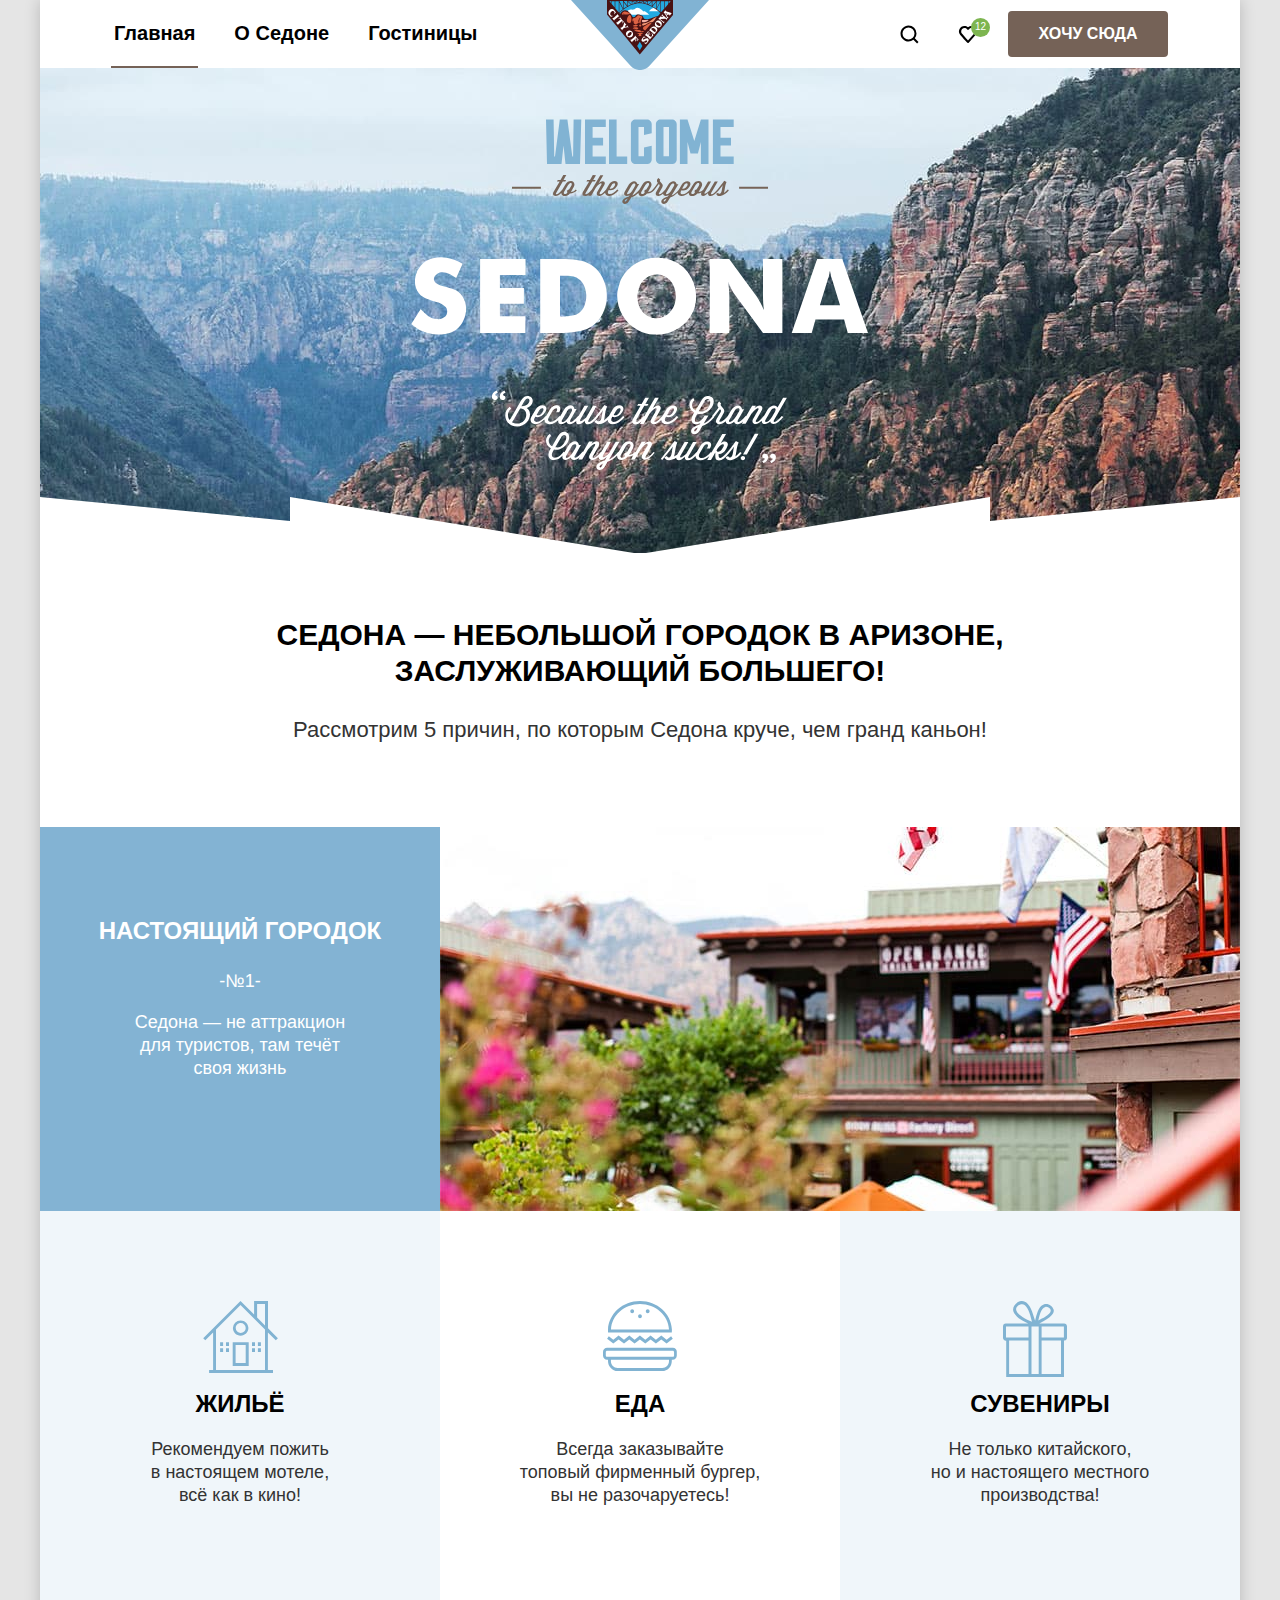
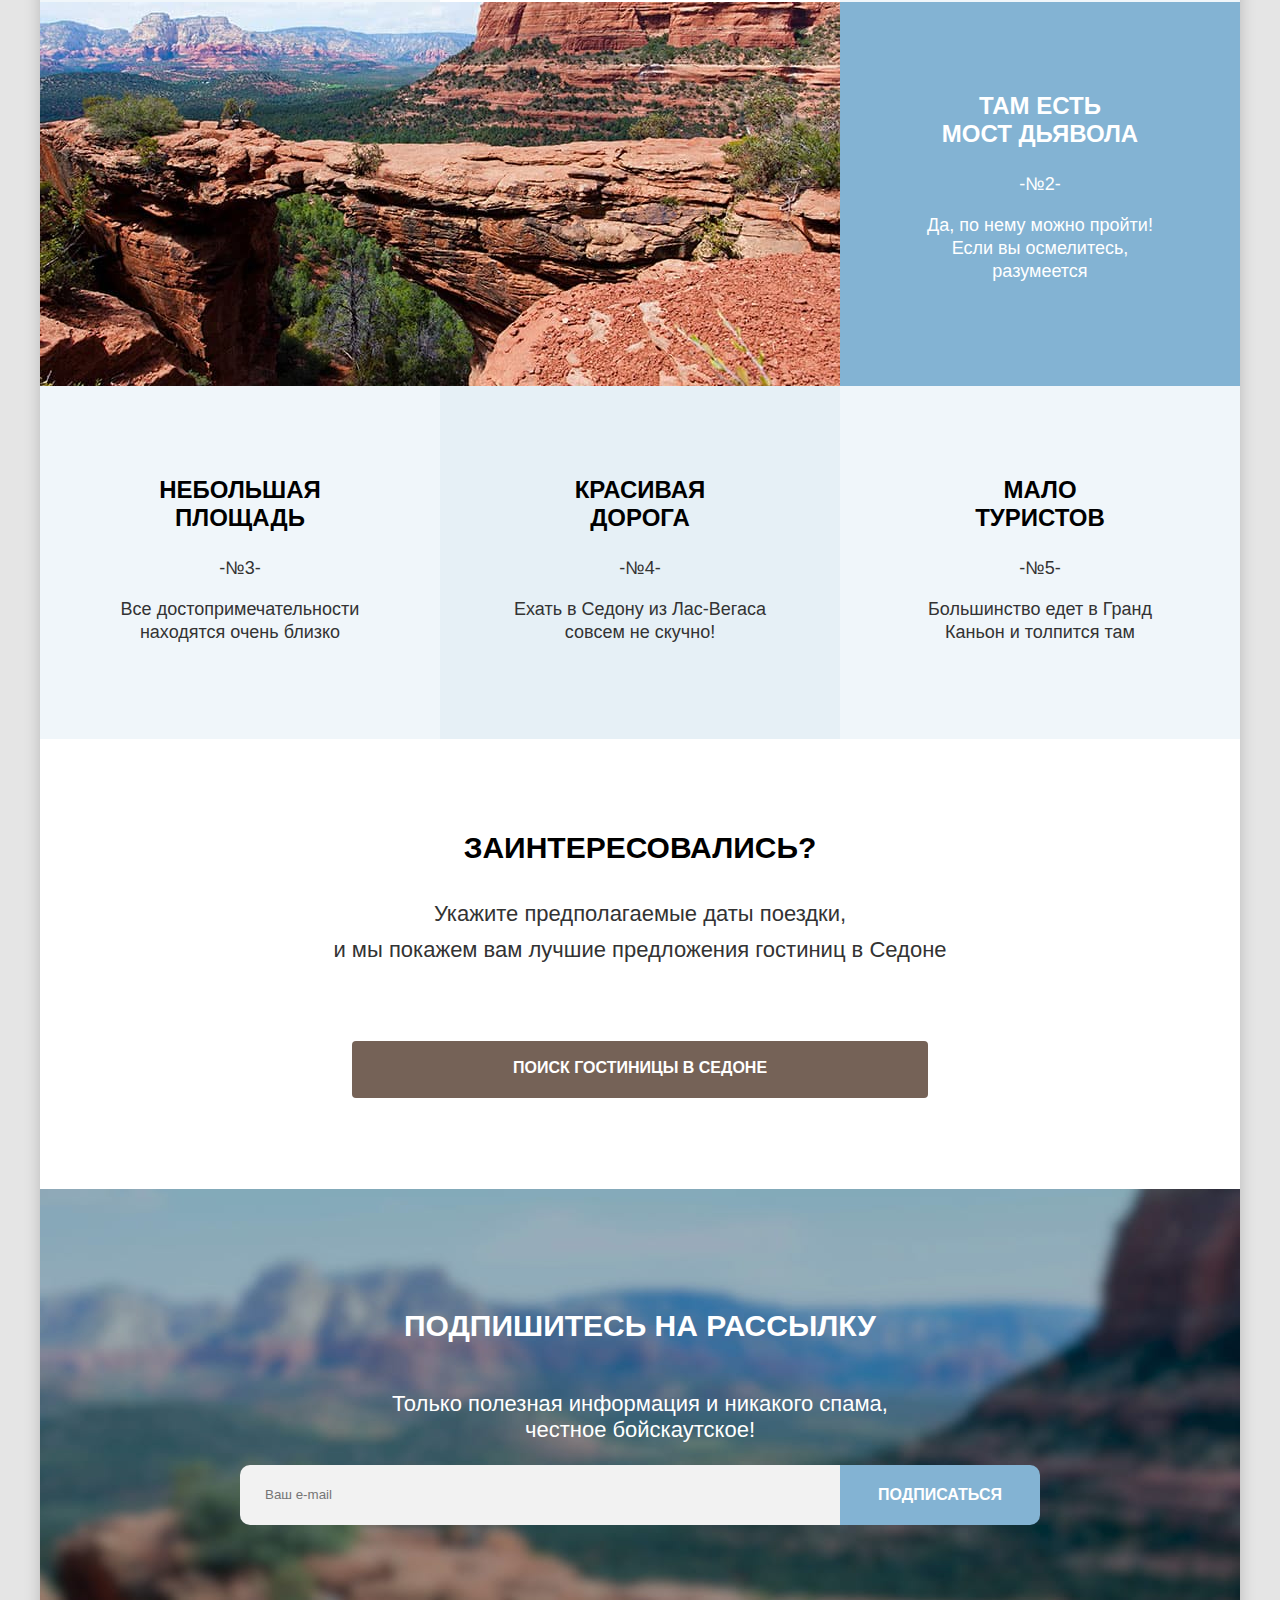
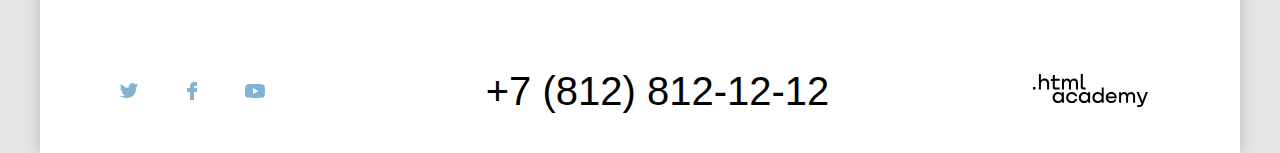
==== commit d67fd3be: "Вносит правки и выполняет черновую версию оформления форм, модального окна и поповера" ====
--- a/index.html
+++ b/index.html
@@ -35,7 +35,46 @@
                 </span>
               </a>
             </li>
-            <li class="user-item">
+            <li class="user-item heart">
+              <div class="popover visually-hidden">
+                <div class="basket">
+                  <div class="basket-line">
+                    <div class="basket-hotels">
+                      <a class="basket-link" href="#">
+                        <img class="basket-image" src="img/desert.jpg" alt="">
+                      </a>
+                      <div class="basket-titles">
+                        <p class="basket-title">Desert Quail Inn</p>
+                        <p class="basket-type">Мотель</p>
+                      </div>
+                    </div>
+                    <div class="basket-trash">
+                      <svg width="20" height="20" xmlns="http://www.w3.org/2000/svg">
+                        <path d="M17.3 4.3H2.6c-.3 0-.6.2-.6.5s.3.6.6.6h1.7v12c0 .3.3.6.6.6h10.2c.3 0 .6-.3.6-.6v-12h1.7c.3 0 .6-.3.6-.6s-.4-.5-.7-.5Zm-2.8 12.5H5.4V5.4h9.1v11.4ZM8.2 3.2h3.4c.3 0 .6-.3.6-.6S12 2 11.7 2H8.2c-.3 0-.5.3-.5.6s.2.6.5.6Z"/><path d="M8.2 14c.3 0 .6-.3.6-.6V7.7c0-.3-.3-.6-.6-.6s-.6.3-.6.6v5.7c.1.3.3.6.6.6Zm3.5 0c.3 0 .6-.3.6-.6V7.7c0-.3-.3-.6-.6-.6s-.6.4-.6.6v5.7c0 .3.2.6.6.6Z" fill="#000"/>
+                      </svg>
+                    </div>
+                  </div>
+                  <div class="basket-line">
+                    <div class="basket-hotels">
+                      <a class="basket-link" href="#">
+                        <img class="basket-image" src="img/villas.jpg" alt="">
+                      </a>
+                      <div class="basket-titles">
+                        <p class="basket-title">Villas at Poco Diablo</p>
+                        <p class="basket-type">Апартаменты</p>
+                      </div>
+                    </div>
+                    <div class="basket-trash">
+                       <svg width="20" height="20" xmlns="http://www.w3.org/2000/svg">
+                        <path d="M17.3 4.3H2.6c-.3 0-.6.2-.6.5s.3.6.6.6h1.7v12c0 .3.3.6.6.6h10.2c.3 0 .6-.3.6-.6v-12h1.7c.3 0 .6-.3.6-.6s-.4-.5-.7-.5Zm-2.8 12.5H5.4V5.4h9.1v11.4ZM8.2 3.2h3.4c.3 0 .6-.3.6-.6S12 2 11.7 2H8.2c-.3 0-.5.3-.5.6s.2.6.5.6Z"/><path d="M8.2 14c.3 0 .6-.3.6-.6V7.7c0-.3-.3-.6-.6-.6s-.6.3-.6.6v5.7c.1.3.3.6.6.6Zm3.5 0c.3 0 .6-.3.6-.6V7.7c0-.3-.3-.6-.6-.6s-.6.4-.6.6v5.7c0 .3.2.6.6.6Z" fill="#000"/>
+                      </svg>
+                    </div>
+                  </div>
+                </div>
+                <div class="all-chosen">
+                  <a href="#">Все избранные</p>
+                </div>
+              </div>
               <a class="user-link clear-underline heart-icon" href="#">
                 <svg aria-hidden="true" focusable="false" width="20" height="20" xmlns="http://www.w3.org/2000/svg">
                   <path d="M9.9 19a.9.9 0 0 1-.8-.4c-5.4-6.1-6.7-7.5-7-7.9A5.4 5.4 0 0 1 6.5 2C7.8 2 9 2.5 10 3.3a5.46 5.46 0 0 1 9 4.1c0 1.3-.5 2.5-1.3 3.4l-7 7.9c-.2.2-.4.3-.8.3Zm-6-9.5c.3.4 3.5 4 6.1 6.9l6.2-7c.5-.5.7-1.2.7-2 0-1.8-1.5-3.3-3.3-3.3-1 0-2 .5-2.7 1.3-.3.3-.6.4-.9.4-.3 0-.6-.2-.8-.4-.7-.8-1.7-1.3-2.7-1.3-1.8 0-3.3 1.5-3.3 3.3-.1.9.3 1.6.7 2.1-.1 0-.1 0 0 0Z"/>
@@ -117,7 +156,7 @@
         <section class="subscribe subscribe-index">
           <h2 class="subscribe-h">Подпишитесь на рассылку</h2>
           <p class="subscribe-p">Только полезная информация и никакого спама,<br>честное бойскаутское!</p>
-          <form class="subscribe-form" action="https://echo.htmlacademy.ru/" method="post"> <!--Форму пока не трогала, вроде это 8 раздел-->
+          <form class="subscribe-form" action="https://echo.htmlacademy.ru/" method="post">
             <div class="div-flex">
               <input type="email" name="user-email" class="user-email" placeholder="Ваш e-mail" required>
               <button class="subscribe-button blue-btn sedona-decorative-btn" type="submit">
@@ -170,6 +209,75 @@
           </a>
         </section>
       </footer>
+      <div class="modal-container visually-hidden">
+        <div class="modal modal-search">
+          <button class="modal-close-button">
+            <span class="visually-hidden">Закрыть</span>
+          </button>
+          <section class="modal-content">
+            <h2 class="modal-title">Поиск гостиницы в Седоне</h2>
+            <form action="https://echo.htmlacademy.ru/courses" method="post">
+              <div class="arrival">
+                <div class="field-div">
+                  <label for="arrival-field" class="black-label">Дата заезда:</label>
+                </div>
+                <div class="date-field">
+                  <div class="grey-div">
+                    <input type="text" name="arrival" id="arrival-field" placeholder="27 апреля 2020">
+                    <button class="calendar-btn"></button>
+                  </div>
+                  <p class="error-message">Мы не можем отправить вас в прошлое</p>
+                </div>
+              </div>
+              <div class="departure">
+                <div class="field-div">
+                  <label for="departure-field" class="black-label">Дата выезда:</label>
+                </div>
+                <div class="date-field">
+                  <div class="grey-div">
+                    <input type="text" name="departure" id="departure-field" placeholder="1 сентября 2021">
+                    <button class="calendar-btn"></button>
+                  </div>
+                  <p class="accept-message">На эти даты есть свободные номера. Пока есть.</p>
+                </div>
+              </div>
+              <div class="person-number">
+                <div class="adults">
+                  <div class="field-div">
+                    <label for="adults-number" class="black-label adults-label">Взрослые:</label>
+                  </div>
+                  <div class="grey-div-alt">
+                    <button class="min-btn"></button>
+                    <input type="text" name="adults" id="adults" placeholder="2">
+                    <button class="plus-btn"></button>
+                  </div>
+                </div>
+                <div class="children">
+                  <div class="field-div-alt">
+                    <label for="children-number" class="black-label children-label">Дети:</label>
+                  </div>
+                  <span class="help-icon">i</span>
+                  <div class="help-message">
+                    Укажите количество детей,<br>
+                    которые будут с вами, возраст<br>
+                    которых от 6 до 18 лет. Дети<br>
+                    до 6 лет размещаются<br>
+                    бесплатно.
+                  </div>
+                  <div class="grey-div-alt">
+                    <button class="min-btn"></button>
+                    <input type="text" name="children" id="children-number" placeholder="1">
+                    <button class="plus-btn"></button>
+                  </div>
+                </div>
+              </div>
+              <button class="modal-blue-btn">
+                <input type="submit" value="Найти">
+              </button>
+            </form>
+          </section>
+        </div>
+      </div>
     </div>
   </body>
 </html>
--- a/css/styles.css
+++ b/css/styles.css
@@ -94,27 +94,60 @@
 }
 
 .catalog-filter-group {
-  width: 150px;
-}
-
-.dwelling span {
-  color: #FFFFFF;
-}
-
-.infrastructure span {
-  color: #FFFFFF;
+  border-color: transparent;
+  margin: 0;
+  padding: 0;
 }
 
 .display-hotels {
   display: flex;
   justify-content: space-between;
-  align-items: center;
+  align-items: flex-start;
   margin-bottom: 76px;
+  position: relative;
+}
+
+.display-hotels::after {
+  content: "";
+  position: absolute;
+  width: 1056px;
+  height: 0;
+  bottom: -42px;
+  border: 1px solid #E6E6E6;
+  transform: rotate(180deg);
+}
+
+.show-div {
+  display: flex;
+  width: 160px;
+  justify-content: space-between;
 }
 
 .show {
   width: 48px;
   height: 48px;
+  border: 2px solid #E6E6E6;
+  box-sizing: border-box;
+  border-radius: 4px;
+  position: relative;
+  outline: none;
+}
+
+.show:hover,
+.show:focus {
+  border-color: #83B3D3;
+}
+
+.show:active {
+  border-color: #000000;
+}
+
+.show svg {
+  position: absolute;
+  fill: #FFFFFF;
+  left: 50%;
+  top: 50%;
+  transform: translate(-50%, -50%);
 }
 
 .clear-underline {
@@ -188,7 +221,7 @@
   flex-direction: column;
   justify-content: space-between;
   margin: 0;
-  padding: 35px 72px 85px 71px;
+  padding: 35px 71px 85px 71px;
   background-image: url(../img/catalog_background.jpg);
   background-repeat: no-repeat;
 }
@@ -285,7 +318,7 @@
 }
 
 .advantages-item-blue {
-  grid-column: span 3; /*сработало самое простое решение*/
+  grid-column: span 3;
   width: 100%;
   display: flex;
   background-color: #83B3D3;
@@ -338,18 +371,103 @@
 }
 
 .catalog-btn {
-  width: 160px;
+  width: 151px;
+}
+
+/*фокус для этой кнопки отображается максимально криво, в стайлгайде её нет вообще, помучалась и удалила на момент*/
+.load {
+  display: block;
+  width: 625px;
+  margin-bottom: 61px;
+  margin-left: auto;
+  margin-right: auto;
+  outline: none;
+}
+
+.load a {
+  border: 3px solid transparent;
+  border-radius: 4px;
+  box-sizing: border-box;
+  outline: none;
+}
+
+.load:hover,
+.load:focus,
+.load:active {
+  background-color: #68A2CA;
+}
+
+.load:focus {
+  border-color: #FFFFFF;
+}
+
+.load:active a {
+  color: rgba(255, 255, 255, 0.6);
+}
+
+.bottom-catalog::before {
+  content: "";
+  position: absolute;
+  width: 1056px;
+  height: 0;
+  top: -31px;
+  border: 1px solid #E6E6E6;
+  transform: rotate(180deg);
+}
+
+.load a {
+  text-decoration: none;
+  text-transform: uppercase;
+  text-align: center;
+  color: #FFFFFF;
+  display: block;
+  padding-top: 9px;
+  padding-bottom: 10px;
+  font-weight: 700px;
+  font-size: 20px;
+  line-height: 26px;
+}
+
+.to-selected,
+.selected-btn {
+  border-radius: 4px;
+  padding-top: 10px;
+  padding-bottom: 9px;
+  border: 3px solid transparent;
+  box-sizing: border-box;
+  outline: none;
+}
+
+.to-selected:hover {
+  background-color: #68A2CA;
+  box-shadow: 0 0 0 1px #756257;
+}
+
+.to-selected:focus {
+  border-color: #756257;
+}
+
+.to-selected:active {
+  box-shadow: 0 0 0 1px #756257;
+  border-color: transparent;
+  color: rgba(255, 255, 255, 0.3);
+}
+
+.selected-btn:hover {
+  background-color: #6C9E42;
+}
+
+.selected-btn:focus {
+  background-color: #6C9E42;
+  border-color: #756257;
+}
+
+.selected-btn:active {
+  color: rgba(255, 255, 255, 0.3);
 }
 
 .blue-btn {
   background-color: #83B3D3;
-}
-
-.blue-btn-link {
-  color: #FFFFFF;
-  font-weight: 700;
-  font-size: 20px;
-  line-height: 26px;
 }
 
 .selected-btn {
@@ -398,31 +516,84 @@
 
 .breadcrumbs-item {
   list-style: none;
-  margin-right: 30px;
+}
+
+.breadcrumbs-item-alt {
+  margin-left: 10px;
+  padding-left: 16px;
+  background: url("../img/icons/arrow_1.svg") no-repeat 0 50%;
+}
+
+.breadcrumbs-item-alt:hover,
+ .breadcrumbs-item-alt:focus,
+ .breadcrumbs-item-alt:active {
+  background-image: none;
 }
 
 .breadcrumbs-link {
   color: #FFFFFF;
   font-size: 16px;
   line-height: 21px;
+  display: block;
+  border: 3px solid transparent;
+  padding-top: 3px;
+  padding-bottom: 3px;
+  box-sizing: border-box;
+  outline: none;
 }
 
 .breadcrumb {
   position: relative;
-  width: 4px;
-  height:
-  4px;
-  margin-right: 13px;
+  width: 28px;
+  height: 27px;
+  display: block;
+  padding: 0;
 }
 
 .breadcrumb svg {
   position: absolute;
   fill: #FFFFFF;
+  transform: translateY(5px);
+}
+
+.breadcrumbs-link:hover {
+  color: rgba(255, 255, 255, 0.3);
+}
+
+.breadcrumbs-link:hover svg {
+  fill: rgba(255, 255, 255, 0.3);
+}
+
+.breadcrumbs-link:focus {
+  color: rgba(255, 255, 255, 0.3);
+  border: 3px solid #83B3D3;
+}
+
+.breadcrumbs-link:hover svg {
+  fill: rgba(255, 255, 255, 0.3);
+}
+
+.arrow {
+  position: relative;
+  display: block;
+  margin-left: auto;
+  margin-right: 10px;
 }
 
 .arrow svg {
+  position: absolute;
   fill: #FFFFFF;
-  transform: rotate(-90deg);
+  left: 50%;
+  top: 50%;
+  transform: translateX(-50%) translateY(-50%) rotate(-90deg);
+  outline: none;
+}
+
+.arrow:hover svg,
+.arrow:focus svg,
+.arrow:active svg {
+  fill: transparent;
+  border: 0;
 }
 
 .catalog-filter-item {
@@ -430,21 +601,34 @@
   line-height: 24px;
 }
 
-.catalog-filter-input {
-  font-size: 18px;
-  line-height: 24px;
-}
-
 .sorting-type {
   font-size: 18px;
   line-height: 24px;
-}
-
-.load {
-  width: 625px;
-  margin-bottom: 61px;
-  margin-left: auto;
-  margin-right: auto;
+  margin-right: 81px;
+}
+
+.sorting-type select {
+  width: 287px;
+  height: 48px;
+  border: 2px solid #E6E6E6;
+  padding: 12px 127px 13px 19px;
+  box-sizing: border-box;
+  border-radius: 4px;
+  outline: none;
+  appearance: none;
+  background: url("../img/icons/arrow_2.svg") no-repeat right; /*галочка слишком чёрная, пробовала через opacity, но влияет на всё*/
+  background-position-x: calc(100% - 19px);
+}
+
+.sorting-type:hover select,
+.sorting-type:focus select {
+  border-color: #83B3D3;
+}
+
+.sorting-type:active select {
+  border-color: rgba(230, 230, 230, 0.3);
+  color: rgba(51, 51, 51, 0.3);
+  opacity: 0.3;
 }
 
 .search-btn {
@@ -465,12 +649,56 @@
   display: inline-block;
   margin: 0;
   padding: 0;
-  margin-right: 190px;
+  margin-right: auto;
 }
 
 .hotel-card {
   display: flex;
-  margin-bottom: 61px;
+  margin-bottom: 58px;
+  position: relative;
+}
+
+.hotel-card::after {
+  content: "";
+  position: absolute;
+  width: 1056px;
+  height: 0;
+  bottom: -30px;
+  border: 1px solid #E6E6E6;
+  transform: rotate(180deg);
+}
+
+.hotel-info {
+  margin-left: 37px;
+}
+
+.hotel-card-image {
+  display: block;
+  margin: 0;
+  padding: 0;
+  border: 3px solid transparent;
+  box-sizing: border-box;
+}
+
+.hotel-img-link {
+  display: block;
+  margin: 0;
+  padding: 0;
+  border: 0;
+  outline: 0;
+}
+
+.hotel-img-link:hover {
+  opacity: 0.6;
+}
+
+.hotel-img-link:focus .hotel-card-image {
+  border-color: #83B3D3;
+  outline: none;
+}
+
+.hotel-img-link:active {
+  opacity: 0.3;
 }
 
 .hotel-card-link {
@@ -481,11 +709,30 @@
 }
 
 .hotel-card-title {
-  margin: 0;
-}
-
-.hotel-info {
-  margin-left: 36px;
+  border: 3px solid transparent;
+  padding: 10px 15px 10px 16px;
+  margin-left: -17px;
+  margin-top: -10px;
+  margin-bottom: -10px;
+  box-sizing: border-box;
+  border-radius: 10px;
+}
+
+.hotel-card-title:hover {
+  color: #756257;
+}
+
+.hotel-card-link:focus {
+  outline: none;
+}
+
+.hotel-card-link:focus .hotel-card-title {
+  border: 3px solid #83B3D3;
+  color: #756257;
+}
+
+.hotel-card-link:active .hotel-card-title {
+  color: rgba(117, 98, 87, 0.3);
 }
 
 .card-main {
@@ -494,30 +741,29 @@
 
 .card-left {
   display: block;
+  margin: 0;
+  padding: 0;
   margin-right: 8px;
 }
 
 .card-right {
   display: block;
+  margin: 0;
+  padding: 0;
 }
 
 .hotel-card-type {
   display: block;
   margin: 0;
   padding: 0;
-  margin-bottom: 29px;
+  margin-bottom: 20px;
 }
 
 .hotel-card-price {
   display: block;
   margin: 0;
   padding: 0;
-  margin-bottom: 29px;
-}
-
-.reset {
-  color: #FFFFFF;
-  margin-left: auto;
+  margin-bottom: 20px;
 }
 
 .hotel-card-rate {
@@ -527,7 +773,8 @@
   padding-top: 9px;
   padding-bottom: 10px;
   text-align: center;
-  margin-top: auto;
+  margin-top: 80px;
+  border-radius: 4px;
 }
 
 .rate {
@@ -537,7 +784,25 @@
 }
 
 .stars {
-  text-align: center  ;
+  text-align: center;
+}
+
+.stars-rating-2 {
+  width: 43px;
+}
+
+.stars-rating-3 {
+  width: 68px;
+}
+
+.stars-rating-4 {
+  width: 89px;
+}
+
+.stars-rating {
+  align-self: center;
+  height: 17px;
+  background: url("../img/icons/star.svg") space;
 }
 
 .dark-text {
@@ -547,6 +812,7 @@
 .bottom-catalog {
   display: flex;
   align-items: baseline;
+  position: relative;
 }
 
 .sedona-dwelling {
@@ -582,9 +848,26 @@
   line-height: 26px;
   padding-top: 15px;
   padding-bottom: 15px;
-}
-
-/*цвета с макета нормально не захватились, так понимаю, что эти*/
+  border-radius: 4px;
+  border: 3px solid transparent;
+  box-sizing: border-box;
+}
+
+.pagination-link:hover {
+  background-color: #68A2CA;
+}
+
+.pagination-link:focus {
+  background-color: #68A2CA;
+  border: 3px solid #756257;
+  outline: none;
+}
+
+.pagination-link:hover {
+  background-color: #68A2CA;
+  color: rgba(255, 255, 255, 0.3);
+}
+
 .current {
   background-color: #F2F2F2;
   color: #000000;
@@ -605,35 +888,126 @@
   overflow: hidden;
 }
 
-.price-block {
+
+.price-sorting {
+  display: flex;
+  border: 2px solid #FFFFFF;
+  box-sizing: border-box;
+  border-radius: 4px;
+  position: relative;
+  width: 287px;
+}
+
+.label-container {
+  display: flex;
   width: 143px;
-}
-
-.infrastructure-field {
-  margin-right: 67px;
-}
-
-.price-sorting {
-  display: flex;
-}
-
-.form-btns {
-  margin-left: 81px;
+  height: 48px;
+  align-items: center;
+  padding-left: 19px;
+  padding-right: 14px;
+  border: 2px solid #FFFFFF;
+  box-sizing: border-box;
+  justify-content: space-between;
+}
+
+.label-container:hover {
+  border-color: rgba(255, 255, 255, 0.6);
+}
+
+.label-container:focus {
+  box-shadow: 0px 0px 0px 3px #81B3D2;
+}
+
+.label-container:active {
+  background-color: #756257;
+}
+
+.label-container span {
+  color: rgba(255, 255, 255, 0.3);
+  font-size: 18px;
+  line-height: 24px;
+}
+
+.label-container input {
+  width: 50px;
+  outline: none;
+  border: none;
+  background-color: transparent;
+}
+
+.label-container input::placeholder {
+  color: #FFFFFF;
+  font-size: 18px;
+  line-height: 24px;
+}
+
+.label-container input[type="number"]::-webkit-outer-spin-button,
+.label-container input[type="number"]::-webkit-inner-spin-button {
+-webkit-appearance: none;
+margin: 0;
 }
 
 /*тут пока пиксели на глаз, потому как в фигме что-то странное*/
 .apply {
-  margin-top: 60px;
+  margin-top: 54px;
+  background: #83B3D3;
+  width: 160px;
+  border: 0;
+  border-radius: 4px;
+  margin-bottom: 20px;
+  border: 3px solid transparent;
+  box-sizing: border-box;
+  outline: none;
+}
+
+.apply:hover {
+  background: #68A2CA;
+}
+
+.apply:focus {
+  background: #68A2CA;
+  outline: none;
+  border: 3px solid #FFFFFF;
+  box-sizing: border-box;
+  outline: none;
+}
+
+.apply:active {
+  background: #68A2CA;
+  color: rgba(255, 255, 255, 0.3);
+  border: 3px solid transparent;
+  outline: none;
 }
 
 .reset {
-  display: block;
+  color: #FFFFFF;
   margin-left: auto;
-  margin-right: auto;
-}
-
-.price-field {
-  margin-left: auto;
+  background-color: transparent;
+  display: block;
+  font-size: 18px;
+  line-height: 23px;
+  width: 160px;
+  padding: 0;
+  cursor: pointer;
+  border: 3px solid transparent;
+  padding-top: 4px;
+  padding-bottom: 5px;
+  box-sizing: border-box;
+}
+
+.reset:hover {
+  color: rgba(255, 255, 255, 0.6);
+}
+
+.reset:focus {
+  border: 3px solid #83B3D3;
+  box-sizing: border-box;
+  border-radius: 4px;
+  outline: none;
+}
+
+.reset:active {
+  color: rgba(255, 255, 255, 0.3);
 }
 
 .advantage-house::before {
@@ -877,32 +1251,713 @@
 .subscribe-button {
   background: #83B3D3;
   width: 200px;
-  border: 0;
+  border: 3px solid transparent;
+  box-sizing: border-box;
+  outline: none;
   border-radius: 0px 10px 10px 0px;
 }
 
-/*тут пока без состояний*/
+.subscribe-button:hover {
+  background-color: #68A2CA;
+}
+
+.subscribe-button:focus {
+  background-color: #68A2CA;
+  border-color: #756257;
+}
+
+.subscribe-button:active {
+  background-color: #68A2CA;
+  color: rgba(255, 255, 255, 0.3);
+}
+
 .user-email {
   width: 600px;
   height: 60px;
-  background: #F2F2F2;
-  border: 0;
+  background-color: #F2F2F2;
+  border: 3px solid transparent;
   border-radius: 10px 0 0 10px;
-  box-sizing: border-box;
-}
-
-.subscribe-button:hover {
-  background: #68A2CA;
-}
-
-.subscribe-button:focus {
-  background: #68A2CA;
-  outline: none;
-  border: 3px solid #756257;
-  box-sizing: border-box;
-}
-
-.subscribe-button:active {
-  background: #68A2CA;
+  outline: none;
+  padding-left: 22px;
+  box-sizing: border-box;
+}
+
+.user-email:hover {
+  background-color: #E6E6E6;
+}
+
+.user-email:focus {
+  border-color: #83B3D3;
+  background-color: #E6E6E6;
+}
+
+.user-email:active {
+  background-color: #FFFFFF;
+  border-color: transparent;
+  box-shadow: 0 0 0 2px #000000;
+  color: #000000;
+}
+
+.user-email:focus:invalid {
+  background-color: #FFFFFF;
+  border-color: transparent;
+  box-shadow: 0 0 0 2px #FF5757;
+  color: #000000;
+}
+
+.range-scale {
+  width: 287px;
+  height: 0;
+  justify-self: center;
+  border: 4px solid rgba(255, 255, 255, 0.3);
+  margin-top: 32px;
+  position: relative;
+}
+
+.range-bar {
+  width: 227px;
+  height: 0;
+  border: 4px solid #FFFFFF;
+  position: absolute;
+  top: -4px;
+  left: -3px;
+}
+
+.range-toggle {
+  width: 20px;
+  height: 20px;
+  background-color: #FFFFFF;
+  border: 3px solid transparent;
+  border-radius: 5px;
+  outline: none;
+  box-sizing: border-box;
+}
+
+.range-toggle:hover,
+.range-toggle:focus {
+  box-shadow: 0px 4px 10px rgba(0, 0, 0, 0.25);
+}
+
+.range-toggle:focus {
+  border-color: #83B3D3;
+}
+
+.range-toggle:active {
+  border: 2px solid #83B3D3;
+  box-shadow: 0px 7px 15px rgba(0, 0, 0, 0.4);
+}
+
+.toggle-min {
+  position: absolute;
+  top: -10px;
+  left: -4px;
+}
+
+.toggle-max {
+  position: absolute;
+  top: -10px;
+  left: 230px;
+}
+
+.dwelling-field {
+  margin-right: auto;
+}
+
+.dwelling {
+  display: block;
+}
+
+.dwelling span {
+  color: #FFFFFF;
+  position: relative;
+  padding-left: 40px;
+  font-size: 18px;
+  line-height: 24px;
+}
+
+.dwelling span::before {
+  content: "";
+  width: 20px;
+  height: 20px;
+  background-color: #3F5E72;
+  position: absolute;
+  left: 0;
+  top: 50%;
+  transform: translateY(-50%);
+  border-radius: 50%;
+  box-shadow: inset 0 0 0 10px #FFFFFF;
+}
+
+.catalog-filter-item:not(:last-of-type) {
+  margin-bottom: 16px;
+}
+
+.dwelling input:checked + span::before {
+  box-shadow: inset 0 0 0 5px #FFFFFF;
+}
+
+.dwelling input:focus + span::before {
+  box-shadow: inset 0 0 0 3px #83B3D3,
+  inset 0 0 0 10px #FFFFFF;
+}
+
+.dwelling input:checked:focus + span::before {
+  box-shadow: 0 0 0 3px #83B3D3,
+  inset 0 0 0 5px #FFFFFF;
+}
+
+.infrastructure {
+  display: block;
+}
+
+.infrastructure span {
+  color: #FFFFFF;
+  position: relative;
+  padding-left: 40px;
+  font-size: 18px;
+  line-height: 24px;
+}
+
+.infrastructure span::before {
+  content: "";
+  width: 20px;
+  height: 20px;
+  background-color: #FFFFFF;
+  position: absolute;
+  left: 0;
+  top: 50%;
+  transform: translateY(-50%);
+  border-radius: 4px;
+}
+
+.infrastructure input:checked + span::before {
+  background: #FFFFFF url("../img/icons/checkbox.svg") no-repeat 50% 50%;
+}
+
+.infrastructure input:hover + span::before,
+.infrastructure input:focus + span::before {
+  background-color: rgba(255, 255, 255, 0.6);
+}
+
+.infrastructure input:focus + span::before {
+  box-shadow: 0 0 0 3px #83B3D3;
+}
+
+.infrastructure input:active + span::before {
+  background-color: rgba(255, 255, 255, 0.3);
+}
+
+.infrastructure-field {
+  margin-right: 67px;
+}
+
+.form-btns {
+  margin-left: 81px;
+}
+
+.heart {
+  position: relative;
+}
+
+.popover {
+  position: absolute;
+  z-index: 1;
+  width: 400px;
+  height: 232px;
+  background-color: #FFFFFF;
+  border: 1px solid #E6E6E6;
+  box-sizing: border-box;
+  box-shadow: 0px 25px 50px rgba(0, 0, 0, 0.15);
+  border-radius: 20px;
+  display: flex;
+  outline: none;
+  flex-direction: column;
+  top: 51px;
+  left: -180px;
+}
+
+.basket {
+  position: relative;
+  height: 232px;
+  background-color: #FFFFFF;
+  border: 1px solid #E6E6E6;
+  box-sizing: border-box;
+}
+
+.basket-line {
+  display: flex;
+  justify-content: space-between;
+}
+
+.basket-hotels {
+  display: flex;
+  border: 3px solid transparent;
+  border-radius: 10px;
+  padding: 10px;
+  margin-left: 12px;
+  box-sizing: border-box;
+}
+
+.basket-hotels:hover {
+  opacity: 0.6;
+}
+
+.basket-hotels:focus {
+  border-color: #83B3D3;
+}
+
+.basket-hotels:active {
+  opacity: 0.3;
+}
+
+.basket-line:last-of-type {
+  margin-bottom: 29px;
+}
+
+.basket-image {
+  display: block;
+  margin: 0;
+  padding: 0;
+  width: 48px;
+  height: 48px;
+  border-radius: 24px;
+}
+
+/*не пойму, почему так разъехались*/
+.basket-titles {
+  margin-left: 17px;
+  margin-right: auto;
+}
+
+.basket-title {
+  display: block;
+  margin: 0;
+  padding: 0;
+  font-weight: 700;
+  font-size: 18px;
+  line-height: 40px;
+}
+
+.basket-type {
+  display: block;
+  margin: 0;
+  padding: 0;
+  font-size: 16px;
+  line-height: 40px;
+}
+
+.basket-trash {
+  margin-right: 25px;
+  margin-top: 22px;
+  outline: none;
+  height: 25px;
+  border: 3px solid transparent;
+  box-sizing: border-box;
+}
+
+.basket-trash svg {
+  fill:rgba(0, 0, 0, 0.6);
+}
+
+.basket-trash:hover svg {
+  fill: #000000;
+}
+
+.basket-trash:focus {
+  border-color: #83B3D3;
+}
+
+.basket-trash:focus svg {
+  fill: #000000;
+}
+
+.basket-trash:active svg {
+  fill: rgba(0, 0, 0, 0.3);
+}
+
+.all-chosen {
+  background-color: #756257;
+  border-radius: 0px 0px 20px 20px;
+  height: 60px;
+  text-align: center;
+}
+
+.all-chosen:hover,
+.all-chosen:focus,
+.all-chosen:active {
+  background-color: #615048;
+}
+
+.all-chosen:focus {
+  border-color: #83B3D3;
+}
+
+.all-chosen:active a {
   color: rgba(255, 255, 255, 0.3);
 }
+
+.all-chosen a {
+  display: block;
+  color: white;
+  text-transform: uppercase;
+  font-weight: 700;
+  font-size: 16px;
+  line-height: 21px;
+  text-decoration: none;
+  padding-top: 20px;
+  padding-bottom: 20px;
+  box-sizing: border-box;
+}
+
+.modal-container {
+  position: fixed;
+  top: 0;
+  left: 0;
+  display: flex;
+  width: 100%;
+  height: 100%;
+  background-color: rgba(242, 242, 242, 0.8);
+}
+
+.modal {
+  position: relative;
+  margin: auto;
+  padding: 62px 68px 70px 70px;
+  background-color: #FFFFFF;
+  box-shadow: 0px 25px 50px rgba(0, 0, 0, 0.15);
+  border-radius: 30px;
+  box-sizing: border-box;
+}
+
+.modal-search {
+  width: 715px;
+}
+
+.modal-close-button {
+  position: absolute;
+  padding: 0;
+  top: 54px;
+  right: 70px;
+  width: 53px;
+  height: 53px;
+  background-color: #F2F2F2;
+  border: 3px solid transparent;
+  box-sizing: border-box;
+  border-radius: 50%;
+  background-image: url("../img/icons/cross.svg");
+  background-repeat: no-repeat;
+  background-position: center;
+  cursor: pointer;
+}
+
+.modal-title {
+  margin: 0;
+  padding: 0;
+  font-weight: 700;
+  text-transform: uppercase;
+  font-size: 30px;
+  line-height: 40px;
+  color: #000000;
+  margin-bottom: 54px;
+}
+
+.black-label {
+  color: #000000;
+  font-weight: 700;
+  font-size: 18px;
+  line-height: 40px;
+}
+
+.arrival,
+.departure {
+  display: flex;
+  justify-content: flex-start;
+  margin-bottom: 11px;
+}
+
+.field-div {
+  width: 155px;
+}
+
+.error-message {
+  display: block;
+  margin: 0;
+  padding: 0;
+  color: #FF5757;
+  font-size: 16px;
+  line-height: 40px;
+}
+
+.accept-message {
+  display: block;
+  margin: 0;
+  padding: 0;
+  color: #333333;
+  font-size: 16px;
+  line-height: 40px;
+}
+
+.date-field {
+  width: 420px;
+}
+
+.grey-div {
+  display: flex;
+  justify-content: space-between;
+  background-color: #F2F2F2;
+  height: 50px;
+  border: 3px solid transparent;
+  box-sizing: border-box;
+  border-radius: 4px;
+}
+
+.grey-div input {
+  background-color: #F2F2F2;
+  outline: none;
+  border: none;
+  padding-left: 19px;
+}
+
+.grey-div input::placeholder {
+  font-weight: 700;
+  color: #000000;
+}
+
+.calendar-btn {
+  width: 20px;
+  height: 20px;
+  cursor: pointer;
+  margin-right: 20px;
+  margin-top: 18px;
+  border: none;
+  outline: none;
+  background: url("../img/icons/date.svg") no-repeat;
+}
+
+.person-number {
+  display: flex;
+  width: 575px;
+  justify-content: space-between;
+  margin-bottom: 40px;
+}
+
+.adults {
+  width: 288px;
+  height: 50px;
+  background-color: #FFFFFF;
+  display: flex;
+  justify-content: space-between;
+}
+
+.children {
+  width: 230px;
+  height: 50px;
+  background-color: #FFFFFF;
+  display: flex;
+  justify-content: space-between;
+}
+
+.grey-div-alt {
+  display: flex;
+  padding-left: 19px;
+  padding-right: 19px;
+  justify-content: space-between;
+  background-color: #F2F2F2;
+  height: 50px;
+  border-radius: 4px;
+  border: 3px solid transparent;
+  box-sizing: border-box;
+}
+
+.grey-div-alt input {
+  width: 43px;
+  background-color: #F2F2F2;
+  outline: none;
+  border: none;
+}
+
+.grey-div-alt input::placeholder {
+  font-weight: 700;
+  color: #000000;
+  text-align: center;
+}
+
+.min-btn {
+  display: block;
+  margin: 0;
+  padding: 0;
+  align-self: center;
+  width: 25px;
+  height: 25px;
+  cursor: pointer;
+  border: 3px solid transparent;
+  box-sizing: border-box;
+  border-radius: 4px;
+  outline: none;
+  background: url("../img/icons/minus_1.svg") no-repeat 50% 50%;
+}
+
+.plus-btn {
+  display: block;
+  margin: 0;
+  padding: 0;
+  align-self: center;
+  width: 25px;
+  height: 25px;
+  cursor: pointer;
+  border: 3px solid transparent;
+  box-sizing: border-box;
+  border-radius: 4px;
+  outline: none;
+  background: url("../img/icons/plus_1.svg") no-repeat 50% 50%;
+}
+
+
+.modal-blue-btn {
+  width: 575px;
+  height: 60px;
+  background-color: #83B3D3;
+  border: 3px solid transparent;
+  box-sizing: border-box;
+  border-radius: 10px;
+}
+
+.modal-blue-btn input {
+  border: none;
+  outline: none;
+  background-color: #83B3D3;
+  font-weight: 700;
+  text-transform: uppercase;
+  font-size: 20px;
+  line-height: 40px;
+  color: #FFFFFF;
+}
+
+.field-div-alt {
+  width: 54px;
+}
+
+.help-icon {
+  display: block;
+  position: relative;
+  width: 25px;
+  height: 25px;
+  border-radius: 50%;
+  align-self: center;
+  text-align: center;
+  color: #FFFFFF;
+  font-size: 10px;
+  background-color: #83B3D3;
+}
+
+.help-message {
+  position: absolute;
+  display: none;
+  width: 256px;
+  background-color: #333333;
+  box-shadow: 0px 15px 30px rgba(0, 0, 0, 0.3);
+  border-radius: 10px;
+  padding: 15px 18px 18px 22px;
+  color: #FFFFFF;
+  font-size: 16px;
+  line-height: 20px;
+  right: 68px;
+  bottom: 37px;
+}
+
+.help-message::before {
+  content: "";
+  position: absolute;
+  width: 19px;
+  height: 9px;
+  background-image: url("../img/black_triangle.svg");
+  top: -9px;
+  left: 130px;
+}
+
+
+.help-icon:hover {
+  background-color: #68A2CA;;
+}
+
+/*почему-то не срабатывает*/
+.help-icon:hover .help-message {
+   display: block;
+}
+
+.modal-close-button:hover,
+.modal-close-button:focus,
+.modal-close-button:active {
+  background-color: #E6E6E6;
+}
+
+.modal-close-button:focus {
+  border-color: #83B3D3;
+}
+
+.grey-div:hover,
+.grey-div:hover input,
+.grey-div-alt:hover,
+.grey-div-alt:hover input {
+  background-color: #E6E6E6;
+}
+
+.grey-div:focus,
+.grey-div:focus input,
+.grey-div-alt:focus,
+.grey-div-alt:focus input {
+  background-color: #E6E6E6;
+  border-color: #83B3D3;
+}
+
+.grey-div:active,
+.grey-div-alt:active {
+  background-color: #FFFFFF;
+  box-shadow: 0 0 0 2px #000000;
+}
+
+.grey-div:active input,
+.grey-div-alt:active input {
+  background-color: #FFFFFF;
+}
+
+.plus-btn:focus,
+.min-btn:focus {
+  border-color: #83B3D3;
+}
+
+.plus-btn:active,
+.min-btn:active {
+  opacity: 0.3;
+}
+
+.modal-blue-btn:hover,
+.modal-blue-btn:hover input {
+  background-color: #68A2CA;
+}
+
+.modal-blue-btn:focus,
+.modal-blue-btn:focus input {
+  background-color: #68A2CA;
+}
+
+.modal-blue-btn:focus {
+  border-color: #756257;
+}
+.modal-blue-btn:active input {
+  color: rgba(255, 255, 255, 0.3);
+}
+
+.heart {
+  position: relative;
+}
+
+.basket::before {
+  content: "";
+  position: absolute;
+  width: 19px;
+  height: 9px;
+  background-image: url("../img/white_triangle.svg");
+  top: -9px;
+  left: 188px;
+}
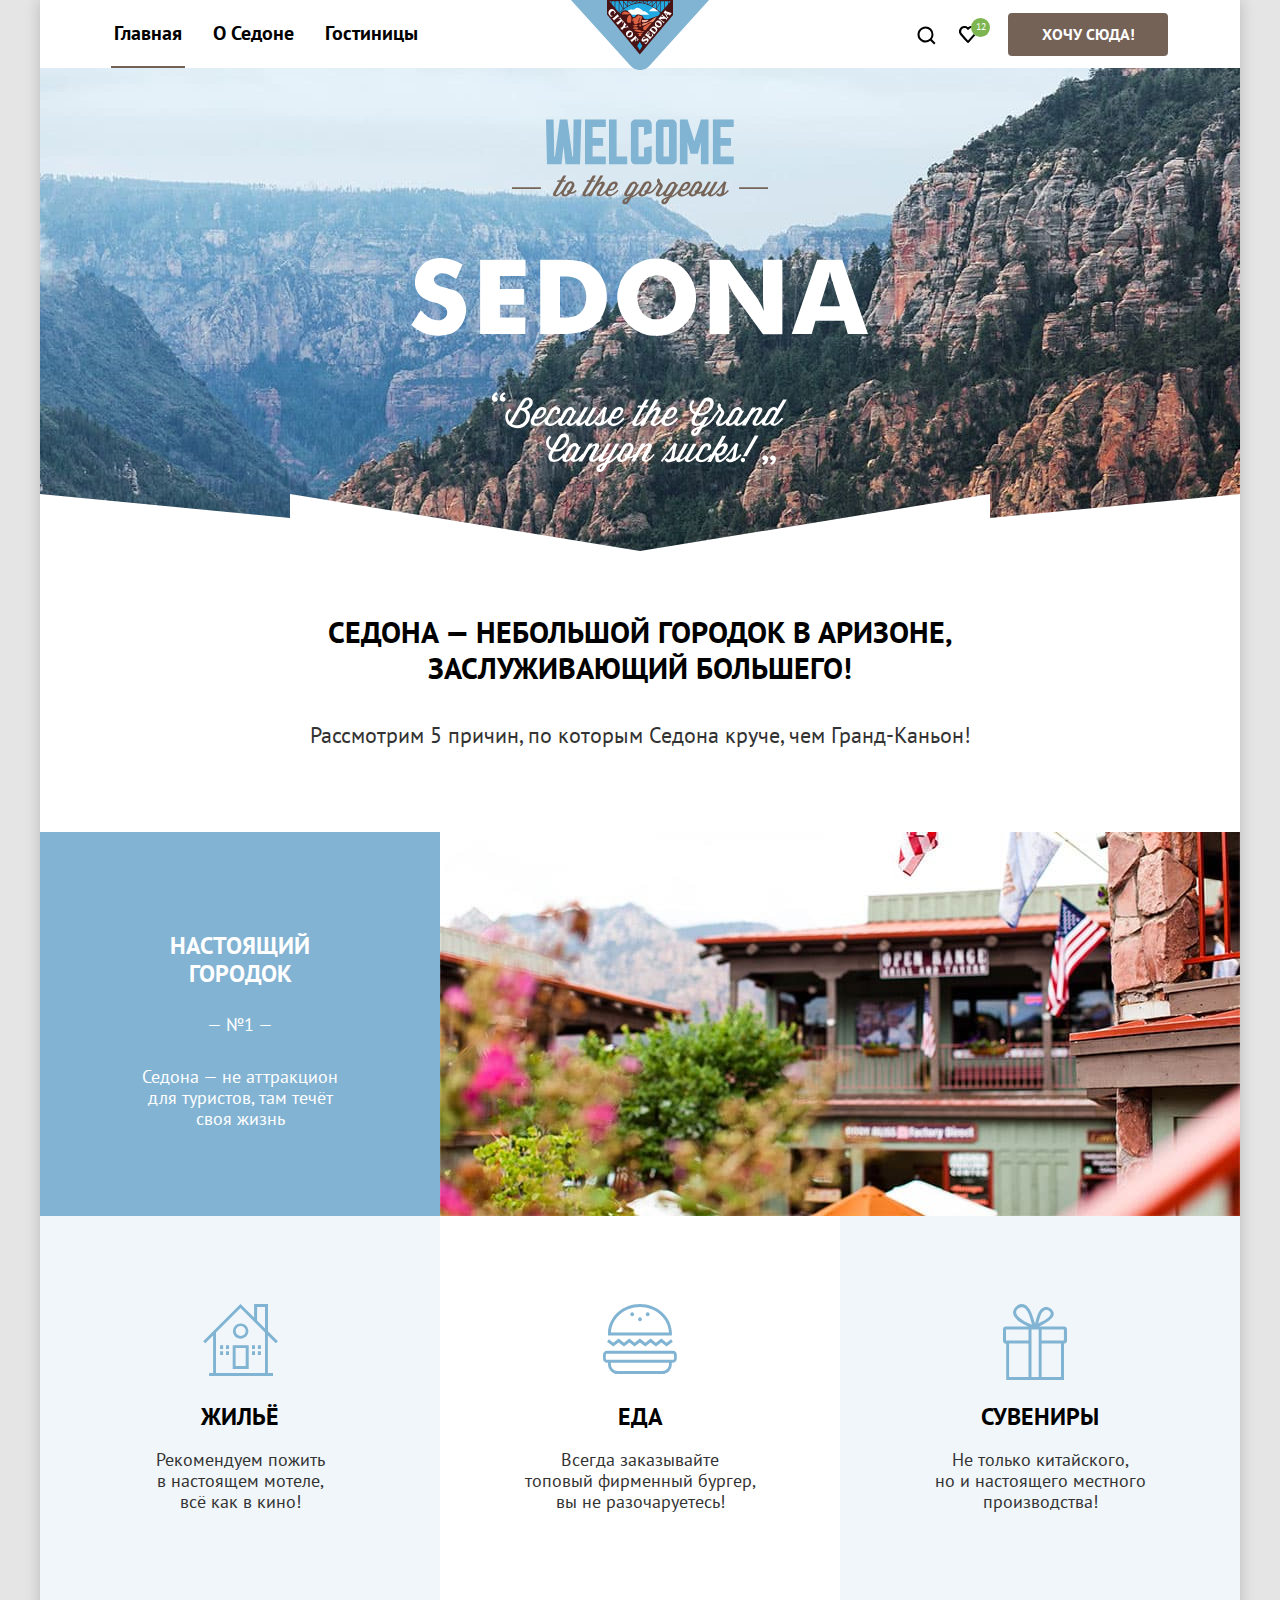
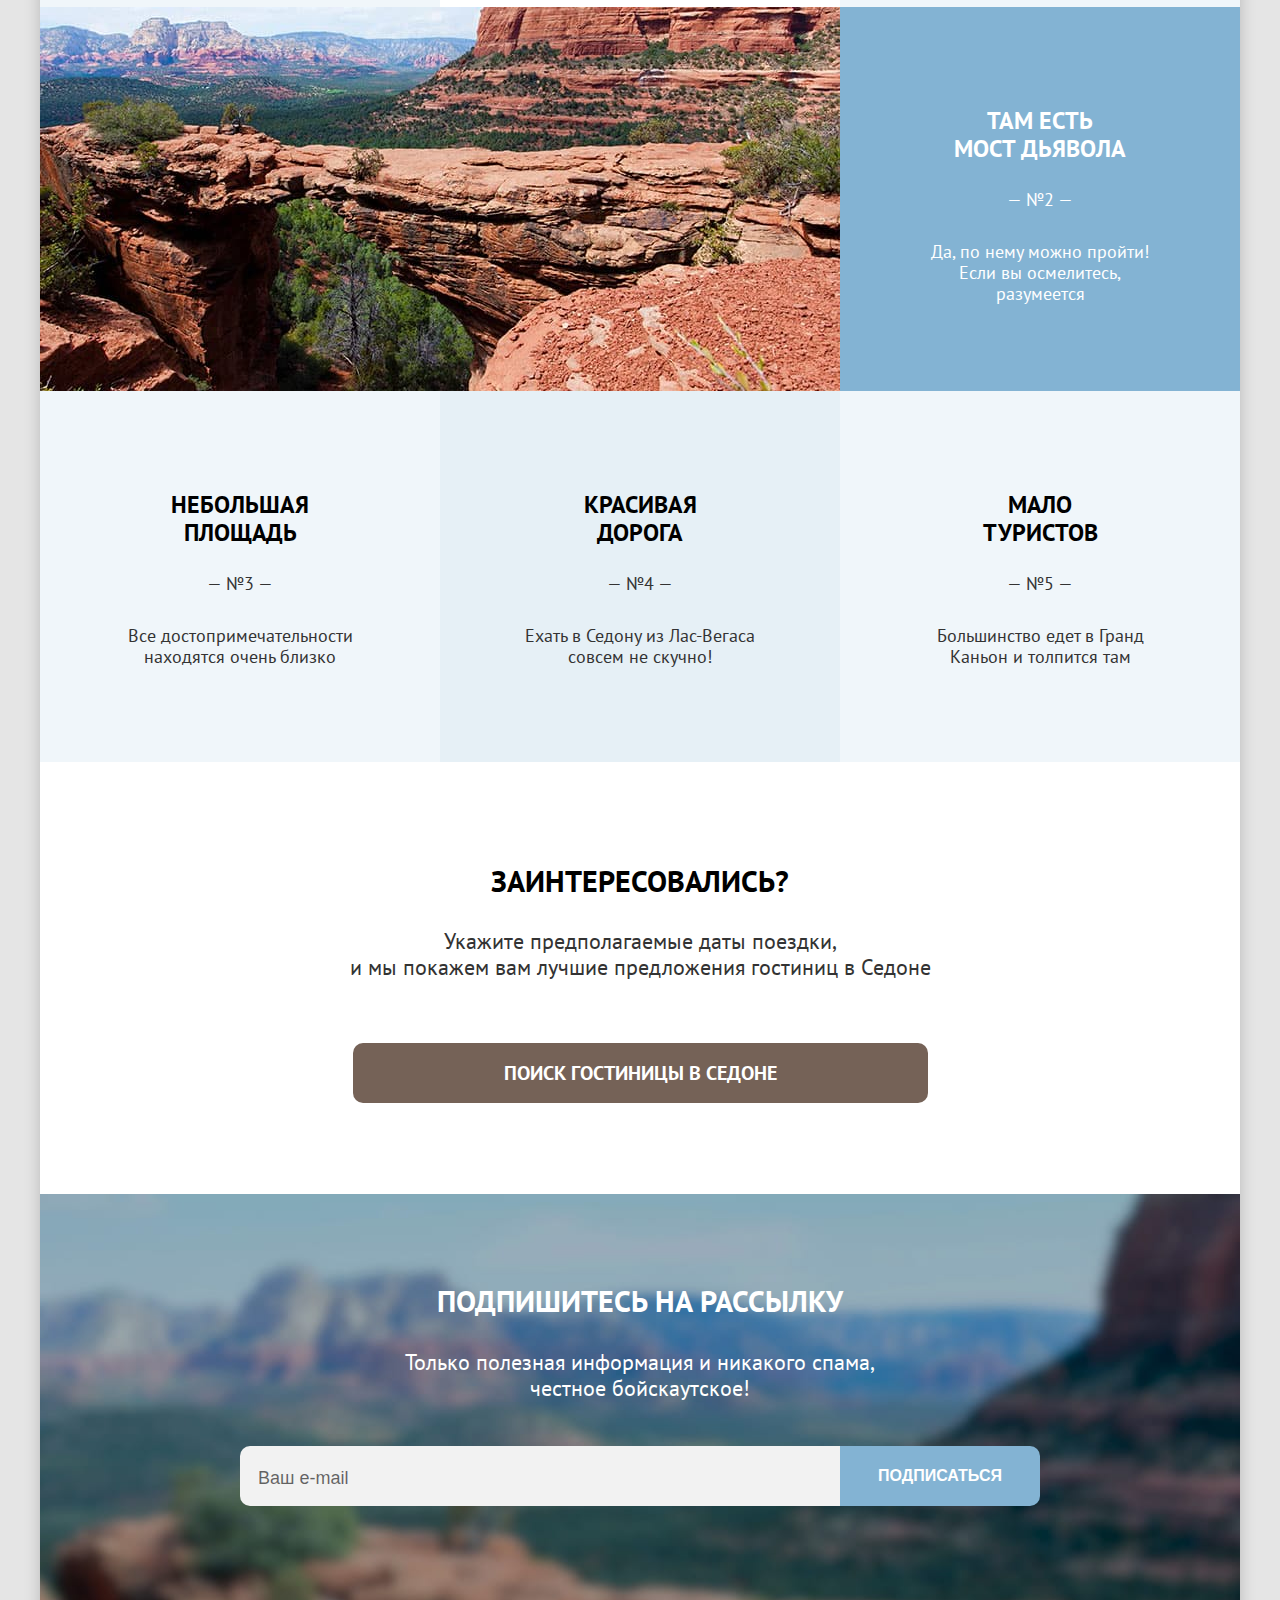
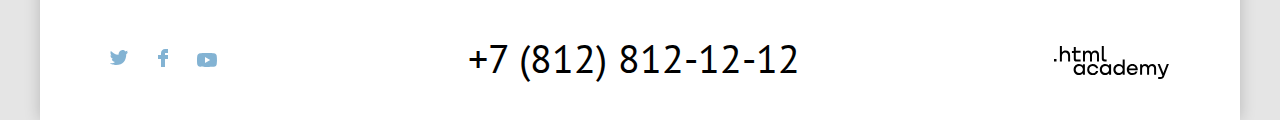
==== commit 18df30ce: "Шлифует" ====
--- a/index.html
+++ b/index.html
@@ -4,6 +4,7 @@
     <meta charset="utf-8">
     <title>HTML Academy: Седона</title>
     <link rel="stylesheet" href="css/styles.css">
+    <link rel="icon" href="favicon.ico"><!-- 32×32 -->
   </head>
   <body>
     <div class="container">
@@ -22,13 +23,13 @@
           </ul>
         </nav>
         <a class="logo header-logo">
-          <img src="img/logo.svg" alt="Логотип сайта о городке Седона">
+          <img src="img/logo.svg" alt="Логотип сайта о городке Седона." width="138" height="70">
         </a>
         <ul class="user-list clear-list">
-            <li class="user-item">
+            <li class="user-item magnifier">
               <a class="user-link clear-underline" href="#">
-                <svg aria-hidden="true" focusable="false" width="20" height="20" xmlns="http://www.w3.org/2fill000/svg">
-                  <path d="m19.5 18-3.7-3.67a8 8 0 0 0 1.7-4.87 8 8 0 0 0-8-7.96c-4.4 0-8 3.68-8 8.06a8 8 0 0 0 12.9 6.26l3.7 3.68 1.4-1.5Zm-10-2.48a6 6 0 0 1-6-5.96 6 6 0 0 1 12 0 6 6 0 0 1-6 5.96Z" ="#000"/>
+                <svg aria-hidden="true" focusable="false" width="20" height="20" xmlns="http://www.w3.org/2000/svg">
+                  <path d="m19.5 18-3.7-3.67a8 8 0 0 0 1.7-4.87 8 8 0 0 0-8-7.96c-4.4 0-8 3.68-8 8.06a8 8 0 0 0 12.9 6.26l3.7 3.68 1.4-1.5Zm-10-2.48a6 6 0 0 1-6-5.96 6 6 0 0 1 12 0 6 6 0 0 1-6 5.96Z"/>
                 </svg>
                 <span class="visually-hidden">
                   Поиск
@@ -36,43 +37,42 @@
               </a>
             </li>
             <li class="user-item heart">
-              <div class="popover visually-hidden">
-                <div class="basket">
-                  <div class="basket-line">
-                    <div class="basket-hotels">
-                      <a class="basket-link" href="#">
-                        <img class="basket-image" src="img/desert.jpg" alt="">
-                      </a>
-                      <div class="basket-titles">
-                        <p class="basket-title">Desert Quail Inn</p>
-                        <p class="basket-type">Мотель</p>
+              <div class="popover popover-cart visually-hidden">
+                <div class="popover-content">
+                  <h2 class="popover-title visually-hidden">Корзина</h2>
+                  <div class="popover-cart-item">
+                    <div class="popover-hotel-info">
+                      <img class="popover-image" src="img/desert.jpg" width="48" height="48" alt="Аватар мотеля Десерт Кваил.">
+                      <div class="popover-hotels">
+                        <p class="popover-hotel-title">Desert Quail Inn</p>
+                        <p class="popover-hotel-type">Мотель</p>
                       </div>
                     </div>
-                    <div class="basket-trash">
-                      <svg width="20" height="20" xmlns="http://www.w3.org/2000/svg">
-                        <path d="M17.3 4.3H2.6c-.3 0-.6.2-.6.5s.3.6.6.6h1.7v12c0 .3.3.6.6.6h10.2c.3 0 .6-.3.6-.6v-12h1.7c.3 0 .6-.3.6-.6s-.4-.5-.7-.5Zm-2.8 12.5H5.4V5.4h9.1v11.4ZM8.2 3.2h3.4c.3 0 .6-.3.6-.6S12 2 11.7 2H8.2c-.3 0-.5.3-.5.6s.2.6.5.6Z"/><path d="M8.2 14c.3 0 .6-.3.6-.6V7.7c0-.3-.3-.6-.6-.6s-.6.3-.6.6v5.7c.1.3.3.6.6.6Zm3.5 0c.3 0 .6-.3.6-.6V7.7c0-.3-.3-.6-.6-.6s-.6.4-.6.6v5.7c0 .3.2.6.6.6Z" fill="#000"/>
+                    <button class="trash" type="button">
+                      <svg width="20" height="20" fill="none" xmlns="http://www.w3.org/2000/svg">
+                        <path d="M17.3 4.3H2.6c-.3 0-.6.2-.6.5s.3.6.6.6h1.7v12c0 .3.3.6.6.6h10.2c.3 0 .6-.3.6-.6v-12h1.7c.3 0 .6-.3.6-.6s-.4-.5-.7-.5Zm-2.8 12.5H5.4V5.4h9.1v11.4ZM8.2 3.2h3.4c.3 0 .6-.3.6-.6S12 2 11.7 2H8.2c-.3 0-.5.3-.5.6s.2.6.5.6Z"/>
+                        <path d="M8.2 14c.3 0 .6-.3.6-.6V7.7c0-.3-.3-.6-.6-.6s-.6.3-.6.6v5.7c.1.3.3.6.6.6Zm3.5 0c.3 0 .6-.3.6-.6V7.7c0-.3-.3-.6-.6-.6s-.6.4-.6.6v5.7c0 .3.2.6.6.6Z"/>
                       </svg>
-                    </div>
+                    </button>
                   </div>
-                  <div class="basket-line">
-                    <div class="basket-hotels">
-                      <a class="basket-link" href="#">
-                        <img class="basket-image" src="img/villas.jpg" alt="">
-                      </a>
-                      <div class="basket-titles">
-                        <p class="basket-title">Villas at Poco Diablo</p>
-                        <p class="basket-type">Апартаменты</p>
+                  <div class="popover-cart-item last">
+                    <div class="popover-hotel-info">
+                      <img class="popover-image" src="img/villas.jpg" width="48" height="48" alt="Аватар апартаментов Вилла в Поко Дьябло.">
+                      <div class="popover-hotels">
+                        <p class="popover-hotel-title">Villas at Poco Diablo</p>
+                        <p class="popover-hotel-type">Апартаменты</p>
                       </div>
                     </div>
-                    <div class="basket-trash">
-                       <svg width="20" height="20" xmlns="http://www.w3.org/2000/svg">
-                        <path d="M17.3 4.3H2.6c-.3 0-.6.2-.6.5s.3.6.6.6h1.7v12c0 .3.3.6.6.6h10.2c.3 0 .6-.3.6-.6v-12h1.7c.3 0 .6-.3.6-.6s-.4-.5-.7-.5Zm-2.8 12.5H5.4V5.4h9.1v11.4ZM8.2 3.2h3.4c.3 0 .6-.3.6-.6S12 2 11.7 2H8.2c-.3 0-.5.3-.5.6s.2.6.5.6Z"/><path d="M8.2 14c.3 0 .6-.3.6-.6V7.7c0-.3-.3-.6-.6-.6s-.6.3-.6.6v5.7c.1.3.3.6.6.6Zm3.5 0c.3 0 .6-.3.6-.6V7.7c0-.3-.3-.6-.6-.6s-.6.4-.6.6v5.7c0 .3.2.6.6.6Z" fill="#000"/>
+                    <button class="trash" type="button">
+                      <svg width="20" height="20" fill="none" xmlns="http://www.w3.org/2000/svg">
+                        <path d="M17.3 4.3H2.6c-.3 0-.6.2-.6.5s.3.6.6.6h1.7v12c0 .3.3.6.6.6h10.2c.3 0 .6-.3.6-.6v-12h1.7c.3 0 .6-.3.6-.6s-.4-.5-.7-.5Zm-2.8 12.5H5.4V5.4h9.1v11.4ZM8.2 3.2h3.4c.3 0 .6-.3.6-.6S12 2 11.7 2H8.2c-.3 0-.5.3-.5.6s.2.6.5.6Z"/>
+                        <path d="M8.2 14c.3 0 .6-.3.6-.6V7.7c0-.3-.3-.6-.6-.6s-.6.3-.6.6v5.7c.1.3.3.6.6.6Zm3.5 0c.3 0 .6-.3.6-.6V7.7c0-.3-.3-.6-.6-.6s-.6.4-.6.6v5.7c0 .3.2.6.6.6Z"/>
                       </svg>
-                    </div>
+                    </button>
                   </div>
-                </div>
-                <div class="all-chosen">
-                  <a href="#">Все избранные</p>
+                  <div class="all-chosen">
+                    <a class="all-chosen-link clear-underline" href="#">Все избранные</a>
+                  </div>
                 </div>
               </div>
               <a class="user-link clear-underline heart-icon" href="#">
@@ -86,7 +86,7 @@
             </li>
             <li class="user-item">
               <a href="#" class="sedona-decorative-btn сlear-underline want-there brown-btn">
-                Хочу сюда
+                Хочу сюда!
               </a>
             </li>
         </ul>
@@ -94,22 +94,22 @@
       <main class="main-index main-container">
         <section class="sedona-welcomes-you">
           <h1 class="visually-hidden">Городок Седона</h1>
-          <img class="welcome" src="img/welcome.svg">
+          <img class="welcome" src="img/welcome.svg" width="458" height="354" alt="Приветственное сообщение Седоны.">
         </section>
         <h2 class="visually-hidden">Преимущества</h2>
         <p class="heading town">Седона — небольшой городок в Аризоне, <br>
           заслуживающий большего!</p>
-        <p class="reasons">Рассмотрим 5 причин, по которым Седона круче, чем гранд каньон!</p>
+        <p class="reasons">Рассмотрим 5 причин, по которым Седона круче, чем Гранд-Каньон!</p>
         <div class="advantages">
           <ul class="advantages-list clear-list">
             <li class="advantages-item-blue">
               <div class="advantages-item">
-                <h3 class="advantages-title advantages-white">Настоящий городок</h3>
-                <span class="advantages-number advantages-white">-№1-</span>
+                <h3 class="advantages-title advantages-white">Настоящий<br>городок</h3>
+                <span class="advantages-number advantages-white">— №1 —</span>
                 <p class="advantages-description advantages-white">Седона — не аттракцион<br> для туристов, там течёт<br>
                   своя жизнь</p>
               </div>
-              <img src="img/sedona_photo.jpg" alt="Пейзаж Седоны">
+              <img src="img/sedona_photo.jpg" width="800" height="384" alt="Пейзаж Седоны.">
             </li>
             <li class="advantages-item advantages-item-light">
               <h3 class="advantages-title-alt advantage-house">Жильё</h3>
@@ -124,26 +124,26 @@
               <p class="advantages-description dark-text">Не только китайского,<br>но и настоящего местного<br>производства!</p>
             </li>
             <li class="advantages-item-blue">
-              <img src="img/bridge_devil.jpg" alt="мост дьявола">
+              <img src="img/bridge_devil.jpg" width="800" height="384" alt="Мост дьявола.">
               <div class="advantages-item">
-                <h3 class="advantages-title advantages-white">Там есть<br> мост дьявола</h3>
-                <span class="advantages-number advantages-white">-№2-</span>
+                <h3 class="advantages-title advantages-white">Там есть<br>мост дьявола</h3>
+                <span class="advantages-number advantages-white">— №2 —</span>
                 <p class="advantages-description advantages-white">Да, по нему можно пройти!<br>Если вы осмелитесь,<br>разумеется</p>
               </div>
             </li>
             <li class="advantages-item advantages-item-light">
               <h3 class="advantages-title">Небольшая<br> площадь</h3>
-              <span class="advantages-number dark-text">-№3-</span>
+              <span class="advantages-number dark-text">— №3 —</span>
               <p class="advantages-description dark-text">Все достопримечательности<br>находятся очень близко</p>
             </li>
             <li class="advantages-item advantages-item-another">
               <h3 class="advantages-title">Красивая<br> дорога</h3>
-              <span class="advantages-number dark-text">-№4-</span>
+              <span class="advantages-number dark-text">— №4 —</span>
               <p class="advantages-description dark-text">Ехать в Седону из Лас-Вегаса<br>совсем не скучно!</p>
             </li>
             <li class="advantages-item advantages-item-light">
               <h3 class="advantages-title">Мало<br> туристов</h3>
-              <span class="advantages-number dark-text">-№5-</span>
+              <span class="advantages-number dark-text">— №5 —</span>
               <p class="advantages-description dark-text">Большинство едет в Гранд<br>Каньон и толпится там</p>
             </li>
           </ul>
@@ -151,7 +151,7 @@
         <section class="hotel-search">
           <h2 class="heading interest">Заинтересовались?</h2>
           <p class="suggestions">Укажите предполагаемые даты поездки,<br>и мы покажем вам лучшие предложения гостиниц в Седоне</p>
-          <a href="catalog.html" class="sedona-decorative-btn search-btn brown-btn">Поиск гостиницы в Седоне</a>
+          <a href="catalog.html" class="search-btn clear-underline">Поиск гостиницы в Седоне</a>
         </section>
         <section class="subscribe subscribe-index">
           <h2 class="subscribe-h">Подпишитесь на рассылку</h2>
@@ -171,7 +171,7 @@
           <h2 class="visually-hidden">Давайте дружить</h2>
           <ul class="footer-social-list clear-list">
             <li class="footer-social-item clear-list">
-              <a class="button social-btn" href="https://twitter.com/htmlacademy_ru">
+              <a class="button social-btn twitter" href="https://twitter.com/htmlacademy_ru">
                 <span class="visually-hidden">Твиттер</span>
                 <svg width="18" height="15" xmlns="http://www.w3.org/2000/svg">
                   <path d="M11.6.2c1.8-.5 3.2.3 3.8 1.2.7-.2 1.4-.5 2.1-.7 0 .9-.6 1.5-.9 1.8.7.1 1.4-.6 1.4-.6-.2 1-1.1 1.8-1.7 2C16.1 10.7 13 15.1 5.7 15h-.5c-.4 0-4.4-.5-5.2-1.9 2.4.2 4.1-.4 5-1.2-1-.3-2.9-.4-3.2-2.9.4.1.6.2 1.3.1C1.8 8.3.4 7.5.5 5.3c.3.3 1.1.5 1.4.5C1.1 5.6-.2 2.5.9.9c1.9 1.9 4 3.6 7.6 3.8C8.7 2.3 9.7.8 11.6.2Z"/>
@@ -179,7 +179,7 @@
               </a>
             </li>
             <li class="footer-social-item clear-list">
-              <a class="button social-btn" href="https://www.facebook.com/htmlacademy">
+              <a class="button social-btn facebook" href="https://www.facebook.com/htmlacademy">
                 <span class="visually-hidden">Фэйсбук</span>
                 <svg width="10" height="18" xmlns="http://www.w3.org/2000/svg">
                   <path d="M7 0C4.8 0 3 1.8 3 4v2H0v4h3v8h4v-8h3V6H7V4h3V0H7Z"/>
@@ -187,7 +187,7 @@
               </a>
             </li>
             <li class="footer-social-item clear-list">
-              <a class="button social-btn" href="https://youtube.com/c/HTMLAcademyRUS">
+              <a class="button social-btn youtube" href="https://youtube.com/c/HTMLAcademyRUS">
                 <span class="visually-hidden">Ютуб</span>
                 <svg width="20" height="14" xmlns="http://www.w3.org/2000/svg">
                   <path fill-rule="evenodd" clip-rule="evenodd" d="M17.81.42c.86.23 1.54.9 1.77 1.77C20 3.75 20 7 20 7s0 3.26-.42 4.81a2.5 2.5 0 0 1-1.77 1.77C16.25 14 10 14 10 14s-6.25 0-7.81-.42a2.5 2.5 0 0 1-1.77-1.77C0 10.26 0 7 0 7s0-3.25.42-4.81A2.5 2.5 0 0 1 2.19.42C3.75 0 10 0 10 0s6.25 0 7.81.42ZM13.2 7 8 10V4l5.2 3Z"/>
@@ -208,76 +208,69 @@
             </svg>
           </a>
         </section>
+        <div class="modal-container visually-hidden">
+          <div class="modal">
+            <button class="modal-close-button" type="button">
+              <span class="visually-hidden">Закрыть</span>
+            </button>
+            <section class="modal-content">
+              <h2 class="modal-title">Поиск гостиницы в Седоне</h2>
+              <form class="modal-form" action="https://echo.htmlacademy.ru/" method="post">
+                <label class="arrival-label" for="arrival">Дата заезда:</label>
+                <div class="grey-div arrival-div">
+                  <input class="grey-field arrival-field" type="text" id="arrival" name="arrival" value="27 апреля 2020" placeholder="Укажите дату">
+                  <button class="calendar" type="button">
+                    <span class="visually-hidden">Показать календарь</span>
+                  </button>
+                </div>
+                <i class="message-modal message-arrival error-message">Мы не можем отправить вас в прошлое.</i>
+                <label class="departure-label" for="departure">Дата выезда:</label>
+                <div class="grey-div departure-div">
+                  <input class="grey-field departure-field" type="text" id="departure" name="departure" value="1 сентября 2021" placeholder="Укажите дату">
+                  <button class="calendar" type="button">
+                    <span class="visually-hidden">Показать календарь</span>
+                  </button>
+                </div>
+                <i class="message-modal message-departure accept-message">На эти даты есть свободные номера. Пока есть.</i>
+                <label class="adults-label" for="adults">Взрослые:</label>
+                <div class="grey-div-alt adults-div">
+                  <button class="modal-btn min-btn" type="button">
+                    <span class="visually-hidden">Минус</span>
+                  </button>
+                  <input class="grey-field grey-field-alt аdults-input" type="text" id="adults" value="2" name="аdults">
+                  <button class="modal-btn plus-btn" type="button">
+                    <span class="visually-hidden">Плюс</span>
+                  </button>
+                </div>
+                <div class="info-modal-block">
+                  <label class="children-label" for="children">Дети:</label>
+                  <button class="info-modal" type="button">
+                    <i class="modal-letter">i</i>
+                    <i class="help-message">
+                      Укажите количество детей,<br>
+                      которые будут с вами, возраст<br>
+                      которых от 6 до 18 лет. Дети<br>
+                      до 6 лет размещаются<br>
+                      бесплатно.
+                    </i>
+                    <span class="visually-hidden">Посмотреть дополнительную информацию</span>
+                  </button>
+                </div>
+                <div class="grey-div-alt children-div">
+                  <button class="modal-btn min-btn" type="button">
+                    <span class="visually-hidden">Минус</span>
+                  </button>
+                  <input class="grey-field grey-field-alt children-input" type="text" id="children" value="1" name="children">
+                  <button class="modal-btn plus-btn" type="button">
+                    <span class="visually-hidden">Плюс</span>
+                  </button>
+                </div>
+                <button class="modal-blue-btn" type="submit">Найти</button>
+              </form>
+            </section>
+          </div>
+        </div>
       </footer>
-      <div class="modal-container visually-hidden">
-        <div class="modal modal-search">
-          <button class="modal-close-button">
-            <span class="visually-hidden">Закрыть</span>
-          </button>
-          <section class="modal-content">
-            <h2 class="modal-title">Поиск гостиницы в Седоне</h2>
-            <form action="https://echo.htmlacademy.ru/courses" method="post">
-              <div class="arrival">
-                <div class="field-div">
-                  <label for="arrival-field" class="black-label">Дата заезда:</label>
-                </div>
-                <div class="date-field">
-                  <div class="grey-div">
-                    <input type="text" name="arrival" id="arrival-field" placeholder="27 апреля 2020">
-                    <button class="calendar-btn"></button>
-                  </div>
-                  <p class="error-message">Мы не можем отправить вас в прошлое</p>
-                </div>
-              </div>
-              <div class="departure">
-                <div class="field-div">
-                  <label for="departure-field" class="black-label">Дата выезда:</label>
-                </div>
-                <div class="date-field">
-                  <div class="grey-div">
-                    <input type="text" name="departure" id="departure-field" placeholder="1 сентября 2021">
-                    <button class="calendar-btn"></button>
-                  </div>
-                  <p class="accept-message">На эти даты есть свободные номера. Пока есть.</p>
-                </div>
-              </div>
-              <div class="person-number">
-                <div class="adults">
-                  <div class="field-div">
-                    <label for="adults-number" class="black-label adults-label">Взрослые:</label>
-                  </div>
-                  <div class="grey-div-alt">
-                    <button class="min-btn"></button>
-                    <input type="text" name="adults" id="adults" placeholder="2">
-                    <button class="plus-btn"></button>
-                  </div>
-                </div>
-                <div class="children">
-                  <div class="field-div-alt">
-                    <label for="children-number" class="black-label children-label">Дети:</label>
-                  </div>
-                  <span class="help-icon">i</span>
-                  <div class="help-message">
-                    Укажите количество детей,<br>
-                    которые будут с вами, возраст<br>
-                    которых от 6 до 18 лет. Дети<br>
-                    до 6 лет размещаются<br>
-                    бесплатно.
-                  </div>
-                  <div class="grey-div-alt">
-                    <button class="min-btn"></button>
-                    <input type="text" name="children" id="children-number" placeholder="1">
-                    <button class="plus-btn"></button>
-                  </div>
-                </div>
-              </div>
-              <button class="modal-blue-btn">
-                <input type="submit" value="Найти">
-              </button>
-            </form>
-          </section>
-        </div>
-      </div>
     </div>
   </body>
 </html>
--- a/css/styles.css
+++ b/css/styles.css
@@ -2,7 +2,7 @@
   font-family: "PT Sans";
   font-style: normal;
   font-weight: 400;
-  src: url("fonts/pt-sans-400.woff2") format("woff2");
+  src: url("../fonts/ptsans-400.woff2") format("woff2");
   font-display: swap;
 }
 
@@ -10,7 +10,7 @@
   font-family: "PT Sans";
   font-style: normal;
   font-weight: 700;
-  src: url("fonts/pt-sans-700.woff2") format("woff2");
+  src: url("../fonts/ptsans-700.woff2") format("woff2");
   font-display: swap;
 }
 
@@ -22,7 +22,7 @@
   font-family: "PT Sans", "Arial", sans-serif;
   font-size: 18px;
   line-height: 23px;
-  background-color: #E5E5E5;
+  background-color: #e5e5e5;
   color: #000000;
   min-height: 100%;
   display: flex;
@@ -34,7 +34,7 @@
   flex-direction: column;
   width: 1200px;
   margin: 0 auto;
-  background-color: #FFFFFF;
+  background-color: #ffffff;
   box-shadow: 0px 0px 15px rgba(0, 0, 0, 0.2);
 }
 
@@ -64,6 +64,14 @@
   padding-top: 11px;
   padding-bottom: 11px;
   margin-right: 72px;
+  justify-content: space-between;
+}
+
+.magnifier {
+  position: absolute;
+  display: block;
+  right: 274px;
+  bottom: 14px;
 }
 
 .page-footer {
@@ -71,21 +79,25 @@
   display: flex;
   justify-content: space-between;
   align-items: center;
-  padding: 40px 72px 30px 72px;
+  padding: 26px 62px 30px 72px;
 }
 
 .navigation-item {
   font-size: 20px;
   line-height: 26px;
   font-weight: 700;
-  margin-right: 33px;
+  max-width: 100px;
+}
+
+.navigation-item:not(:last-of-type) {
+  margin-right: 25px;
 }
 
 .catalog-filter-title {
   font-size: 20px;
   line-height: 26px;
   font-weight: 700;
-  color: #FFFFFF;
+  color: #ffffff;
   margin-bottom: 30px;
 }
 
@@ -102,9 +114,8 @@
 .display-hotels {
   display: flex;
   justify-content: space-between;
-  align-items: flex-start;
-  margin-bottom: 76px;
-  position: relative;
+  position: relative;
+  margin-bottom: 60px;
 }
 
 .display-hotels::after {
@@ -113,7 +124,7 @@
   width: 1056px;
   height: 0;
   bottom: -42px;
-  border: 1px solid #E6E6E6;
+  border: 1px solid #e6e6e6;
   transform: rotate(180deg);
 }
 
@@ -126,16 +137,20 @@
 .show {
   width: 48px;
   height: 48px;
-  border: 2px solid #E6E6E6;
+  border: 2px solid #e6e6e6;
   box-sizing: border-box;
   border-radius: 4px;
   position: relative;
   outline: none;
+}
+
+.show-chosen {
+  border-color: #000000;
 }
 
 .show:hover,
 .show:focus {
-  border-color: #83B3D3;
+  border-color: #83b3d3;
 }
 
 .show:active {
@@ -144,7 +159,7 @@
 
 .show svg {
   position: absolute;
-  fill: #FFFFFF;
+  fill: #ffffff;
   left: 50%;
   top: 50%;
   transform: translate(-50%, -50%);
@@ -169,7 +184,6 @@
   margin-bottom: auto;
 }
 
-.navigation-item:last-of-type,
 .user-item:last-of-type {
   margin-right: 0;
 }
@@ -178,7 +192,7 @@
   display: flex;
   flex-direction: column;
   align-items: center;
-  padding-top: 94px;
+  padding-top: 64px;
   padding-bottom: 94px;
 }
 
@@ -191,7 +205,7 @@
   background-image: url("../img/index_background.jpg");
   background-repeat: no-repeat;
   padding-top: 51px;
-  padding-bottom: 83px;
+  padding-bottom: 78px;
   position: relative;
 }
 
@@ -221,13 +235,13 @@
   flex-direction: column;
   justify-content: space-between;
   margin: 0;
-  padding: 35px 71px 85px 71px;
+  padding: 35px 71px 85px 66px;
   background-image: url(../img/catalog_background.jpg);
   background-repeat: no-repeat;
 }
 
 .subscribe-form input {
-  background-color: #F2F2F2;
+  background-color: #f2f2f2;
 }
 
 .heading {
@@ -241,16 +255,16 @@
 
 .town {
   margin-top: 63px;
-  margin-bottom: 23px;
+  margin-bottom: 31px;
 }
 
 .hotel-search {
-  padding-top: 91px;
+  padding-top: 101px;
   padding-bottom: 91px;
 }
 
 .interest {
-  margin-bottom: 30px;
+  margin-bottom: 29px;
 }
 
 .reasons {
@@ -264,13 +278,13 @@
 
 .suggestions {
   font-size: 22px;
-  line-height: 36px;
+  line-height: 26px;
   color: #333333;
   text-align: center;
   margin: 0;
-}
-
-/*Паддинги у преимуществ дополнительно поправлю на моменте добавления иконок в эти блоки, потому как сейчас так или иначе смотрится криво*/
+  padding: 0;
+}
+
 .advantages-list {
   display: grid;
   grid-template-columns: 400px 400px 400px;
@@ -279,7 +293,7 @@
 .advantages-item {
   text-align: center;
   width: 400px;
-  padding-top: 90px;
+  padding-top: 100px;
   padding-bottom: 77px;
 }
 
@@ -292,11 +306,18 @@
   margin-bottom: 25px;
 }
 
+.advantages-description {
+  font-size: 18px;
+  line-height: 21px;
+  text-align: center;
+}
+
 .advantages-number {
-  margin-bottom: 26px;
-}
-
-/*у карточек с иконками отличаются отступы*/
+  display: block;
+  margin-bottom: 30px;
+}
+
+
 .advantages-title-alt {
   font-weight: 700;
   font-size: 24px;
@@ -304,8 +325,8 @@
   text-transform: uppercase;
   margin: 0;
   position: relative;
-  margin-top: 89px;
-  margin-bottom: 20px;
+  margin-top: 87px;
+  margin-bottom: 18px;
 }
 
 .advantages-item-light {
@@ -320,16 +341,17 @@
 .advantages-item-blue {
   grid-column: span 3;
   width: 100%;
-  display: flex;
-  background-color: #83B3D3;
+  max-height: 384px;
+  display: flex;
+  background-color: #83b3d3;
 }
 
 .advantages-white {
-  color: #FFFFFF;
+  color: #ffffff;
 }
 
 .subscribe-h {
-  color: #FFFFFF;
+  color: #ffffff;
   text-transform: uppercase;
   font-weight: 700;
   font-size: 30px;
@@ -341,15 +363,18 @@
 }
 
 .subscribe-p {
-  color: #FFFFFF;
+  color: #ffffff;
   text-align: center;
   font-size: 22px;
   line-height: 26px;
+  margin: 0;
+  padding-top: 5px;
+  margin-bottom: 45px;
 }
 
 .subscribe-catalog-p {
   color: #333333;
-  margin-bottom: 26px;
+  margin-bottom: 45px;
 }
 
 .div-flex {
@@ -364,17 +389,16 @@
   line-height: 21px;
   font-weight: 700;
   text-align: center;
-  color: #FFFFFF;
-  display: block;
-  padding-top: 9px;
-  padding-bottom: 10px;
+  color: #ffffff;
+  display: block;
+  padding-top: 8px;
+  padding-bottom: 8px;
 }
 
 .catalog-btn {
   width: 151px;
 }
 
-/*фокус для этой кнопки отображается максимально криво, в стайлгайде её нет вообще, помучалась и удалила на момент*/
 .load {
   display: block;
   width: 625px;
@@ -394,11 +418,11 @@
 .load:hover,
 .load:focus,
 .load:active {
-  background-color: #68A2CA;
+  background-color: #68a2ca;
 }
 
 .load:focus {
-  border-color: #FFFFFF;
+  border-color: #ffffff;
 }
 
 .load:active a {
@@ -411,7 +435,7 @@
   width: 1056px;
   height: 0;
   top: -31px;
-  border: 1px solid #E6E6E6;
+  border: 1px solid #e6e6e6;
   transform: rotate(180deg);
 }
 
@@ -419,7 +443,7 @@
   text-decoration: none;
   text-transform: uppercase;
   text-align: center;
-  color: #FFFFFF;
+  color: #ffffff;
   display: block;
   padding-top: 9px;
   padding-bottom: 10px;
@@ -430,16 +454,17 @@
 
 .to-selected,
 .selected-btn {
+  width: 160px;
   border-radius: 4px;
-  padding-top: 10px;
-  padding-bottom: 9px;
+  padding-top: 8px;
+  padding-bottom: 8px;
   border: 3px solid transparent;
   box-sizing: border-box;
   outline: none;
 }
 
 .to-selected:hover {
-  background-color: #68A2CA;
+  background-color: #68a2ca;
   box-shadow: 0 0 0 1px #756257;
 }
 
@@ -454,11 +479,11 @@
 }
 
 .selected-btn:hover {
-  background-color: #6C9E42;
+  background-color: #6c9e42;
 }
 
 .selected-btn:focus {
-  background-color: #6C9E42;
+  background-color: #6c9e42;
   border-color: #756257;
 }
 
@@ -467,23 +492,37 @@
 }
 
 .blue-btn {
-  background-color: #83B3D3;
+  background-color: #83b3d3;
 }
 
 .selected-btn {
-  background-color: #7DB54F;
+  background-color: #7db54f;
 }
 
 .footer-social-list {
   display: flex;
-}
-
-.footer-social-item {
-  padding-right: 29px;
+  position: relative;
+}
+
+.twitter {
+  display: block;
+  position: absolute;
+  right: 10px;
+}
+
+.youtube {
+  display: block;
+  position: absolute;
+  right: -10px;
+  top: 2px;
+}
+
+.footer-contacts {
+  margin-left: 40px;
 }
 
 .footer-contacts-phone {
-  margin-left: 60px;
+  margin-left: 50px;
   margin-right: 60px;
   font-size: 40px;
   line-height: 40px;
@@ -491,8 +530,10 @@
   padding: 15px;
   text-decoration: none;
   color: #000000;
-  border: 3px solid transparent;
-  box-sizing: border-box;
+  border-radius: 10px;
+  border: 3px solid transparent;
+  box-sizing: border-box;
+  outline: none;
 }
 
 .button {
@@ -500,26 +541,29 @@
 }
 
 .inner-header-title {
-  color: #FFFFFF;
+  color: #ffffff;
   font-weight: 700;
   font-size: 60px;
-  line-height: 78px;
-  margin: 0;
-  padding: 0;
-  margin-bottom: 5px;
+  line-height: 65px;
+  margin: 0;
+  padding: 0;
+  padding-left: 5px;
 }
 
 .breadcrumbs {
   display: flex;
-  margin-bottom: 45px;
+  padding: 0;
+  margin: 0;
+  margin-bottom: 40px;
 }
 
 .breadcrumbs-item {
+  margin: 0;
+  padding: 0;
   list-style: none;
 }
 
 .breadcrumbs-item-alt {
-  margin-left: 10px;
   padding-left: 16px;
   background: url("../img/icons/arrow_1.svg") no-repeat 0 50%;
 }
@@ -531,7 +575,7 @@
 }
 
 .breadcrumbs-link {
-  color: #FFFFFF;
+  color: #ffffff;
   font-size: 16px;
   line-height: 21px;
   display: block;
@@ -552,7 +596,7 @@
 
 .breadcrumb svg {
   position: absolute;
-  fill: #FFFFFF;
+  fill: #ffffff;
   transform: translateY(5px);
 }
 
@@ -566,7 +610,7 @@
 
 .breadcrumbs-link:focus {
   color: rgba(255, 255, 255, 0.3);
-  border: 3px solid #83B3D3;
+  border: 3px solid #83b3d3;
 }
 
 .breadcrumbs-link:hover svg {
@@ -582,7 +626,7 @@
 
 .arrow svg {
   position: absolute;
-  fill: #FFFFFF;
+  fill: #ffffff;
   left: 50%;
   top: 50%;
   transform: translateX(-50%) translateY(-50%) rotate(-90deg);
@@ -604,20 +648,26 @@
 .sorting-type {
   font-size: 18px;
   line-height: 24px;
+}
+
+.sorting-hotel-type {
   margin-right: 81px;
 }
 
 .sorting-type select {
   width: 287px;
   height: 48px;
-  border: 2px solid #E6E6E6;
-  padding: 12px 127px 13px 19px;
+  padding: 0;
+  border: 2px solid #e6e6e6;
+  padding-left: 19px;
   box-sizing: border-box;
   border-radius: 4px;
   outline: none;
   appearance: none;
-  background: url("../img/icons/arrow_2.svg") no-repeat right; /*галочка слишком чёрная, пробовала через opacity, но влияет на всё*/
+  background: url("../img/icons/arrow_2.svg") no-repeat right;
   background-position-x: calc(100% - 19px);
+  font-size: 16px;
+  line-height: 23px;
 }
 
 .sorting-type:hover select,
@@ -632,13 +682,38 @@
 }
 
 .search-btn {
-  width: 576px;
-  margin-top: 73px;
+  display: block;
+  width: 575px;
+  background-color: #756257;
+  border: 3px solid transparent;
+  box-sizing: border-box;
+  outline: none;
+  text-align: center;
+  text-transform: uppercase;
+  font-size: 20px;
+  font-weight: 700;
+  line-height: 36px;
+  color: #ffffff;
+  margin-top: 63px;
   margin-left: auto;
   margin-right: auto;
-  padding-top: 13px;
-  padding-bottom: 17px;
   border-radius: 10px;
+  padding-top: 9px;
+  padding-bottom: 9px;
+}
+
+.search-btn:hover,
+.search-btn:focus,
+.search-btn:active {
+  background-color: #615048;
+}
+
+.search-btn:focus {
+  border-color: #83b3d3;
+}
+
+.search-btn:active {
+  color: rgba(255, 255, 255, 0.6);
 }
 
 .hotels-found {
@@ -654,8 +729,15 @@
 
 .hotel-card {
   display: flex;
-  margin-bottom: 58px;
-  position: relative;
+  margin: 0;
+  padding: 0;
+  padding-top: 5px;
+  margin-bottom: 50px;
+  position: relative;
+}
+
+.hotel-card:last-of-type {
+  margin-bottom: 61px;
 }
 
 .hotel-card::after {
@@ -664,7 +746,7 @@
   width: 1056px;
   height: 0;
   bottom: -30px;
-  border: 1px solid #E6E6E6;
+  border: 1px solid #e6e6e6;
   transform: rotate(180deg);
 }
 
@@ -693,7 +775,7 @@
 }
 
 .hotel-img-link:focus .hotel-card-image {
-  border-color: #83B3D3;
+  border-color: #83b3d3;
   outline: none;
 }
 
@@ -702,20 +784,23 @@
 }
 
 .hotel-card-link {
+  display: block;
+  margin: 0;
+  padding: 0;
+}
+
+.hotel-card-title {
+  border: 3px solid transparent;
+  padding: 10px 15px 10px 15px;
+  margin-left: -22px;
+  margin-top: -10px;
+  margin-bottom: -10px;
+  box-sizing: border-box;
+  border-radius: 10px;
   color: #000000;
   font-weight: 700;
   font-size: 24px;
-  line-height: 31px;
-}
-
-.hotel-card-title {
-  border: 3px solid transparent;
-  padding: 10px 15px 10px 16px;
-  margin-left: -17px;
-  margin-top: -10px;
-  margin-bottom: -10px;
-  box-sizing: border-box;
-  border-radius: 10px;
+  line-height: 24px;
 }
 
 .hotel-card-title:hover {
@@ -743,6 +828,7 @@
   display: block;
   margin: 0;
   padding: 0;
+  margin-left: -7px;
   margin-right: 8px;
 }
 
@@ -756,31 +842,36 @@
   display: block;
   margin: 0;
   padding: 0;
-  margin-bottom: 20px;
+  margin-bottom: 30px;
 }
 
 .hotel-card-price {
   display: block;
   margin: 0;
   padding: 0;
-  margin-bottom: 20px;
+  margin-bottom: 30px;
 }
 
 .hotel-card-rate {
-  background-color: #F2F2F2;
+  background-color: #f2f2f2;
   display: block;
   width: 160px;
-  padding-top: 9px;
+  padding-top: 7px;
   padding-bottom: 10px;
   text-align: center;
-  margin-top: 80px;
+  margin-top: 60px;
   border-radius: 4px;
+  font-size: 16px;
+  line-height: 21px;
+  text-transform: uppercase;
 }
 
 .rate {
   display: flex;
+  flex-wrap: wrap;
   flex-direction: column;
   margin-left: auto;
+  padding-top: 10px;
 }
 
 .stars {
@@ -816,11 +907,15 @@
 }
 
 .sedona-dwelling {
-  padding: 50px 72px 89px 72px;
+  padding: 40px 72px 0 72px;
 }
 
 .number-of-hotels {
   margin-left: auto;
+}
+
+.number-of-hotels select {
+  width: 160px;
 }
 
 .number-text {
@@ -831,6 +926,7 @@
 
 .pagination {
   display: flex;
+  flex-wrap: wrap;
 }
 
 .pagination-item {
@@ -840,8 +936,8 @@
 .pagination-link {
   display: block;
   width: 55px;
-  background-color: #83B3D3;
-  color: #FFFFFF;
+  background-color: #83b3d3;
+  color: #ffffff;
   text-align: center;
   font-weight: 700;
   font-size: 20px;
@@ -851,30 +947,33 @@
   border-radius: 4px;
   border: 3px solid transparent;
   box-sizing: border-box;
-}
-
-.pagination-link:hover {
-  background-color: #68A2CA;
+  outline: none;
+}
+
+.pagination-link:hover,
+.pagination-link:focus,
+.pagination-link:active {
+  background-color: #68a2ca;
 }
 
 .pagination-link:focus {
-  background-color: #68A2CA;
-  border: 3px solid #756257;
-  outline: none;
-}
-
-.pagination-link:hover {
-  background-color: #68A2CA;
+  border-color: #756257;
+}
+
+.pagination-link:active {
   color: rgba(255, 255, 255, 0.3);
 }
 
 .current {
-  background-color: #F2F2F2;
+  background-color: #f2f2f2;
   color: #000000;
 }
 
 .subscribe-catalog {
-  margin-top: 0;
+  margin: 0;
+  padding: 0;
+  padding-top: 55px;
+  margin-bottom: 140px;
 }
 
 .visually-hidden {
@@ -888,10 +987,9 @@
   overflow: hidden;
 }
 
-
 .price-sorting {
   display: flex;
-  border: 2px solid #FFFFFF;
+  border: 2px solid transparent;
   box-sizing: border-box;
   border-radius: 4px;
   position: relative;
@@ -900,14 +998,19 @@
 
 .label-container {
   display: flex;
-  width: 143px;
+  width: 145px;
   height: 48px;
   align-items: center;
-  padding-left: 19px;
+  padding-top: 5px;
+  padding-left: 14px;
   padding-right: 14px;
-  border: 2px solid #FFFFFF;
+  border: 2px solid #ffffff;
   box-sizing: border-box;
   justify-content: space-between;
+}
+
+.label-container-left {
+  border-right: 1px;
 }
 
 .label-container:hover {
@@ -915,7 +1018,7 @@
 }
 
 .label-container:focus {
-  box-shadow: 0px 0px 0px 3px #81B3D2;
+  box-shadow: 0px 0px 0px 3px #81b3d2;
 }
 
 .label-container:active {
@@ -929,67 +1032,66 @@
 }
 
 .label-container input {
-  width: 50px;
+  width: 70px;
   outline: none;
   border: none;
   background-color: transparent;
-}
-
-.label-container input::placeholder {
-  color: #FFFFFF;
   font-size: 18px;
   line-height: 24px;
-}
-
-.label-container input[type="number"]::-webkit-outer-spin-button,
-.label-container input[type="number"]::-webkit-inner-spin-button {
--webkit-appearance: none;
-margin: 0;
-}
-
-/*тут пока пиксели на глаз, потому как в фигме что-то странное*/
+  color: #ffffff;
+}
+
+.label-container input::placeholder {
+  color: #ffffff;
+}
+
 .apply {
-  margin-top: 54px;
-  background: #83B3D3;
+  margin-top: 60px;
+  background-color: #83b3d3;
+  color: #ffffff;
+  text-transform: uppercase;
+  font-size: 14px;
+  line-height: 18px;
+  font-weight: 700;
+  padding-top: 13px;
+  padding-bottom: 13px;
   width: 160px;
   border: 0;
   border-radius: 4px;
-  margin-bottom: 20px;
-  border: 3px solid transparent;
-  box-sizing: border-box;
-  outline: none;
-}
-
-.apply:hover {
-  background: #68A2CA;
+  margin-bottom: 10px;
+  border: 3px solid transparent;
+  box-sizing: border-box;
+  outline: none;
+  cursor: pointer;
+
+}
+
+.apply:hover,
+.apply:focus,
+.apply:active {
+  background-color: #68a2ca;
 }
 
 .apply:focus {
-  background: #68A2CA;
-  outline: none;
-  border: 3px solid #FFFFFF;
-  box-sizing: border-box;
-  outline: none;
+  border-color: #ffffff;
 }
 
 .apply:active {
-  background: #68A2CA;
   color: rgba(255, 255, 255, 0.3);
-  border: 3px solid transparent;
-  outline: none;
 }
 
 .reset {
-  color: #FFFFFF;
+  color: #ffffff;
   margin-left: auto;
   background-color: transparent;
   display: block;
-  font-size: 18px;
+  font-size: 16px;
   line-height: 23px;
   width: 160px;
   padding: 0;
   cursor: pointer;
   border: 3px solid transparent;
+  outline: none;
   padding-top: 4px;
   padding-bottom: 5px;
   box-sizing: border-box;
@@ -1000,10 +1102,7 @@
 }
 
 .reset:focus {
-  border: 3px solid #83B3D3;
-  box-sizing: border-box;
-  border-radius: 4px;
-  outline: none;
+  border-color: #83B3D3;
 }
 
 .reset:active {
@@ -1016,7 +1115,7 @@
   width: 76px;
   height: 76px;
   left: 163px;
-  top: -89px;
+  top: -99px;
   background: url("../img/icons/house.svg") no-repeat;
 }
 
@@ -1026,7 +1125,7 @@
   width: 76px;
   height: 76px;
   left: 163px;
-  top: -89px;
+  top: -99px;
   background: url("../img/icons/burger.svg") no-repeat;
 }
 
@@ -1037,32 +1136,34 @@
   width: 76px;
   height: 76px;
   left: 163px;
-  top: -89px;
+  top: -99px;
 }
 
 .brown-btn {
+  background-color: #756257;
   border: 3px solid transparent;
   border-radius: 4px;
   box-sizing: border-box;
+  outline: none;
 }
 
 .want-there {
   width: 160px;
-}
-
-.brown-btn:hover {
-  background-color: #615048;
-  border: 3px solid transparent;
-}
-
-.brown-btn:focus {
-  background-color: #615048;
-  border: 3px solid #83B3D3;
-  outline: none;
-}
-
+  padding-top: 8px;
+  padding-bottom: 8px;
+}
+
+.brown-btn:hover,
+.brown-btn:focus,
 .brown-btn:active {
   background-color: #615048;
+}
+
+.brown-btn:focus {
+  border-color: #83b3d3;
+}
+
+.brown-btn:active {
   color: rgba(255, 255, 255, 0.3);
 }
 
@@ -1079,7 +1180,7 @@
   color: #756257;
   outline: none;
   border-radius: 10px;
-  border: 3px solid #83B3D3;
+  border: 3px solid #83b3d3;
 }
 
 .navigation-link:active {
@@ -1092,8 +1193,10 @@
   position: relative;
   width: 38px;
   height: 38px;
-  border: 3px solid transparent;
-  box-sizing: border-box;
+  border-radius: 10px;
+  border: 3px solid transparent;
+  box-sizing: border-box;
+  outline: none;
 }
 
 .user-link svg {
@@ -1116,10 +1219,7 @@
 }
 
 .user-link:focus {
-  border-radius: 10px;
-  border: 3px solid #83B3D3;
-  box-sizing: border-box;
-  outline: none;
+  border-color: #83b3d3;
 }
 
 .user-link:active svg{
@@ -1142,8 +1242,8 @@
   font-size: 10px;
   line-height: 18px;
   text-align: center;
-  color: #FFFFFF;
-  background-color: #7DB550;
+  color: #ffffff;
+  background-color: #7db550;
 }
 
 .heart-icon:hover::after {
@@ -1158,6 +1258,7 @@
   border-radius: 10px;
   border: 3px solid transparent;
   box-sizing: border-box;
+  outline: none;
 }
 
 .social-btn svg {
@@ -1167,21 +1268,19 @@
   bottom: 0;
   left: 0;
   margin: auto;
-  fill: #83B3D3
+  fill: #83b3d3
 }
 
 .social-btn:hover svg {
-  fill: #68A2CA;
+  fill: #68a2ca;
 }
 
 .social-btn:focus {
-  border: 3px solid #83B3D3;
-  box-sizing: border-box;
-  outline: none;
+  border-color: #83b3d3;
 }
 
 .social-btn:focus svg {
-  fill: #68A2CA;
+  fill: #68a2ca;
 }
 
 .social-btn:active svg {
@@ -1194,11 +1293,7 @@
 
 .footer-contacts-phone:focus {
   color: #756257;
-  border: 3px solid #83B3D3;
-  box-sizing: border-box;
-  border-radius: 10px;
-  padding: 15px;
-  outline: none;
+  border-color: #83b3d3;
 }
 
 .footer-contacts-phone:active {
@@ -1219,8 +1314,8 @@
 
 .htmlacademy-link svg {
   position: absolute;
-  top: 0;
-  right: 0;
+  top: 10px;
+  right: -20px;
   bottom: 0;
   left: 0;
   margin: auto;
@@ -1249,7 +1344,7 @@
 }
 
 .subscribe-button {
-  background: #83B3D3;
+  background-color: #83b3d3;
   width: 200px;
   border: 3px solid transparent;
   box-sizing: border-box;
@@ -1258,75 +1353,80 @@
 }
 
 .subscribe-button:hover {
-  background-color: #68A2CA;
+  background-color: #68a2ca;
 }
 
 .subscribe-button:focus {
-  background-color: #68A2CA;
+  background-color: #68a2ca;
   border-color: #756257;
 }
 
 .subscribe-button:active {
-  background-color: #68A2CA;
+  background-color: #68a2ca;
   color: rgba(255, 255, 255, 0.3);
 }
 
 .user-email {
   width: 600px;
   height: 60px;
-  background-color: #F2F2F2;
+  background-color: #f2f2f2;
   border: 3px solid transparent;
   border-radius: 10px 0 0 10px;
   outline: none;
-  padding-left: 22px;
-  box-sizing: border-box;
-}
-
-.user-email:hover {
-  background-color: #E6E6E6;
-}
-
+  padding-left: 15px;
+  padding-top: 8px;
+  box-sizing: border-box;
+}
+.user-email::placeholder {
+  color:  rgba(0, 0, 0, 0.6);
+  font-size: 18px;
+  line-height: 26px;
+
+}
+
+.user-email:hover,
 .user-email:focus {
-  border-color: #83B3D3;
-  background-color: #E6E6E6;
+  background-color: #e6e6e6;
+}
+
+.user-email:focus {
+  border-color: #83b3d3;
 }
 
 .user-email:active {
-  background-color: #FFFFFF;
-  border-color: transparent;
-  box-shadow: 0 0 0 2px #000000;
+  background-color: #ffffff;
+  border-color: #000000;
   color: #000000;
 }
 
 .user-email:focus:invalid {
-  background-color: #FFFFFF;
-  border-color: transparent;
-  box-shadow: 0 0 0 2px #FF5757;
+  background-color: #ffffff;
+  border-color: #ff5757;
   color: #000000;
 }
 
 .range-scale {
-  width: 287px;
+  width: 280px;
   height: 0;
   justify-self: center;
-  border: 4px solid rgba(255, 255, 255, 0.3);
-  margin-top: 32px;
+  border: 2px solid rgba(255, 255, 255, 0.3);
+  margin-top: 27px;
   position: relative;
 }
 
 .range-bar {
   width: 227px;
   height: 0;
-  border: 4px solid #FFFFFF;
-  position: absolute;
-  top: -4px;
+  border: 2px solid #ffffff;
+  position: absolute;
+  top: -2px;
   left: -3px;
 }
 
 .range-toggle {
   width: 20px;
   height: 20px;
-  background-color: #FFFFFF;
+  background-color: #ffffff;
   border: 3px solid transparent;
   border-radius: 5px;
   outline: none;
@@ -1339,11 +1439,11 @@
 }
 
 .range-toggle:focus {
-  border-color: #83B3D3;
+  border-color: #83b3d3;
 }
 
 .range-toggle:active {
-  border: 2px solid #83B3D3;
+  border-color: #83b3d3;
   box-shadow: 0px 7px 15px rgba(0, 0, 0, 0.4);
 }
 
@@ -1356,7 +1456,7 @@
 .toggle-max {
   position: absolute;
   top: -10px;
-  left: 230px;
+  left: 215px;
 }
 
 .dwelling-field {
@@ -1365,10 +1465,15 @@
 
 .dwelling {
   display: block;
+  margin: 0;
+  margin-top: auto;
+  margin-bottom: auto;
+  height: 20px;
+  padding: 0;
 }
 
 .dwelling span {
-  color: #FFFFFF;
+  color: #ffffff;
   position: relative;
   padding-left: 40px;
   font-size: 18px;
@@ -1379,13 +1484,13 @@
   content: "";
   width: 20px;
   height: 20px;
-  background-color: #3F5E72;
+  background-color: #3f5e72;
   position: absolute;
   left: 0;
   top: 50%;
   transform: translateY(-50%);
   border-radius: 50%;
-  box-shadow: inset 0 0 0 10px #FFFFFF;
+  box-shadow: inset 0 0 0 10px #ffffff;
 }
 
 .catalog-filter-item:not(:last-of-type) {
@@ -1393,45 +1498,54 @@
 }
 
 .dwelling input:checked + span::before {
-  box-shadow: inset 0 0 0 5px #FFFFFF;
+  box-shadow: inset 0 0 0 5px #ffffff;
 }
 
 .dwelling input:focus + span::before {
   box-shadow: inset 0 0 0 3px #83B3D3,
-  inset 0 0 0 10px #FFFFFF;
+  inset 0 0 0 10px #ffffff;
 }
 
 .dwelling input:checked:focus + span::before {
-  box-shadow: 0 0 0 3px #83B3D3,
-  inset 0 0 0 5px #FFFFFF;
+  box-shadow: 0 0 0 3px #83b3d3,
+  inset 0 0 0 5px #ffffff;
 }
 
 .infrastructure {
   display: block;
+  margin: 0;
+  margin-top: auto;
+  margin-bottom: auto;
+  padding: 0;
+  height: 20px;
 }
 
 .infrastructure span {
-  color: #FFFFFF;
-  position: relative;
-  padding-left: 40px;
+  color: #ffffff;
+  position: relative;
+  padding-left: 45px;
   font-size: 18px;
-  line-height: 24px;
+  line-height: 23px;
 }
 
 .infrastructure span::before {
   content: "";
   width: 20px;
   height: 20px;
-  background-color: #FFFFFF;
-  position: absolute;
-  left: 0;
-  top: 50%;
+  position: absolute;
+  left: 5px;
+  top: 10px;
   transform: translateY(-50%);
   border-radius: 4px;
+  background-color: #ffffff;
 }
 
 .infrastructure input:checked + span::before {
-  background: #FFFFFF url("../img/icons/checkbox.svg") no-repeat 50% 50%;
+  background: url("../img/icons/checkbox.svg") no-repeat 50% 50%
+}
+
+.infrastructure input:checked + span::before {
+  background-color: #ffffff;
 }
 
 .infrastructure input:hover + span::before,
@@ -1440,7 +1554,7 @@
 }
 
 .infrastructure input:focus + span::before {
-  box-shadow: 0 0 0 3px #83B3D3;
+  box-shadow: 0 0 0 3px #83b3d3;
 }
 
 .infrastructure input:active + span::before {
@@ -1452,10 +1566,10 @@
 }
 
 .form-btns {
-  margin-left: 81px;
-}
-
-.heart {
+  margin-left: 80px;
+}
+
+.heart{
   position: relative;
 }
 
@@ -1463,123 +1577,96 @@
   position: absolute;
   z-index: 1;
   width: 400px;
-  height: 232px;
-  background-color: #FFFFFF;
-  border: 1px solid #E6E6E6;
+  min-height: 232px;
+  background: #ffffff;
+  border: 1px solid #e6e6e6;
   box-sizing: border-box;
   box-shadow: 0px 25px 50px rgba(0, 0, 0, 0.15);
   border-radius: 20px;
-  display: flex;
-  outline: none;
-  flex-direction: column;
   top: 51px;
   left: -180px;
 }
 
-.basket {
-  position: relative;
-  height: 232px;
-  background-color: #FFFFFF;
-  border: 1px solid #E6E6E6;
-  box-sizing: border-box;
-}
-
-.basket-line {
-  display: flex;
+.popover::before {
+  position: absolute;
+  content: "";
+  position: absolute;
+  width: 19px;
+  height: 9px;
+  background-image: url("../img/white_triangle.svg");
+  top: -9px;
+  left: 188px;
+}
+
+.popover-content {
+  height: 100%;
+}
+
+.popover-cart-item {
+  display: flex;
+  margin: 0;
+  padding: 20px 20px;
+  max-height: 50px;
+  padding-bottom: 2px;
   justify-content: space-between;
 }
 
-.basket-hotels {
-  display: flex;
-  border: 3px solid transparent;
+.last {
+  margin-bottom: 25px;
+}
+
+.popover-hotel-info {
+  display: flex;
+  padding: 2px;
+  border: 3px solid transparent;
+  box-sizing: border-box;
   border-radius: 10px;
-  padding: 10px;
-  margin-left: 12px;
-  box-sizing: border-box;
-}
-
-.basket-hotels:hover {
+  outline: none;
+}
+
+.popover-hotel-info:hover {
   opacity: 0.6;
 }
 
-.basket-hotels:focus {
-  border-color: #83B3D3;
-}
-
-.basket-hotels:active {
+.popover-hotel-info:focus {
+  border-color: #83b3d3;
+}
+
+.popover-hotel-info:hover {
   opacity: 0.3;
 }
 
-.basket-line:last-of-type {
-  margin-bottom: 29px;
-}
-
-.basket-image {
+.popover-image {
   display: block;
   margin: 0;
   padding: 0;
   width: 48px;
   height: 48px;
   border-radius: 24px;
-}
-
-/*не пойму, почему так разъехались*/
-.basket-titles {
-  margin-left: 17px;
-  margin-right: auto;
-}
-
-.basket-title {
-  display: block;
-  margin: 0;
-  padding: 0;
+  margin-right: 17px;
+}
+
+.popover-hotel-title {
+  margin: 0;
+  font-size: 18px;
+  line-height: 20px;
+  color: #000000;
   font-weight: 700;
-  font-size: 18px;
-  line-height: 40px;
-}
-
-.basket-type {
-  display: block;
-  margin: 0;
-  padding: 0;
+}
+
+.popover-hotel-type {
+  margin: 0;
   font-size: 16px;
-  line-height: 40px;
-}
-
-.basket-trash {
-  margin-right: 25px;
-  margin-top: 22px;
-  outline: none;
-  height: 25px;
-  border: 3px solid transparent;
-  box-sizing: border-box;
-}
-
-.basket-trash svg {
-  fill:rgba(0, 0, 0, 0.6);
-}
-
-.basket-trash:hover svg {
-  fill: #000000;
-}
-
-.basket-trash:focus {
-  border-color: #83B3D3;
-}
-
-.basket-trash:focus svg {
-  fill: #000000;
-}
-
-.basket-trash:active svg {
-  fill: rgba(0, 0, 0, 0.3);
+  line-height: 20px;
+  color: #333333;
 }
 
 .all-chosen {
   background-color: #756257;
+  text-align: center;
+  outline: none;
   border-radius: 0px 0px 20px 20px;
-  height: 60px;
-  text-align: center;
+  box-sizing: border-box;
 }
 
 .all-chosen:hover,
@@ -1588,266 +1675,394 @@
   background-color: #615048;
 }
 
-.all-chosen:focus {
-  border-color: #83B3D3;
-}
-
-.all-chosen:active a {
-  color: rgba(255, 255, 255, 0.3);
-}
-
-.all-chosen a {
-  display: block;
-  color: white;
+.all-chosen-link:focus {
+  border-color: #83b3d3;
+}
+
+.all-chosen-link:active {
+  color: rgba(255, 255, 255, 0.6);
+}
+
+.all-chosen-link {
+  display: block;
+  color: #ffffff;
+  padding-top: 15px;
+  padding-bottom: 20px;
+  font-weight: 700;
   text-transform: uppercase;
-  font-weight: 700;
   font-size: 16px;
   line-height: 21px;
-  text-decoration: none;
-  padding-top: 20px;
-  padding-bottom: 20px;
-  box-sizing: border-box;
+  outline: none;
+  border: 3px solid transparent;
+  border-radius: 0px 0px 20px 20px;
+}
+
+.trash {
+  height: 30px;
+  margin-top: 2px;
+  background-color: transparent;
+  outline: none;
+  border: none;
+  border-radius: 4px;
+  cursor: pointer;
+}
+
+.trash svg {
+  fill: rgba(0, 0, 0, 0.6);
+  border-color: transparent;
+}
+
+.trash:hover svg,
+.trash:focus svg {
+  fill: #000000;
+}
+
+.trash:focus  {
+  box-shadow: 0 0 0 2px #83b3d3;
+}
+
+.trash:active svg {
+  fill: rgba(0, 0, 0, 0.3);
 }
 
 .modal-container {
   position: fixed;
+  display: flex;
+  flex-direction: column;
   top: 0;
   left: 0;
-  display: flex;
   width: 100%;
   height: 100%;
   background-color: rgba(242, 242, 242, 0.8);
+  z-index: 1;
 }
 
 .modal {
   position: relative;
+  box-sizing: border-box;
   margin: auto;
-  padding: 62px 68px 70px 70px;
-  background-color: #FFFFFF;
-  box-shadow: 0px 25px 50px rgba(0, 0, 0, 0.15);
+  padding: 62px 70px 70px;
+  background-color: #ffffff;
+  box-shadow: 0 25px 50px 0 rgba(0, 0, 0, 0.15);
+  width: 715px;
   border-radius: 30px;
-  box-sizing: border-box;
-}
-
-.modal-search {
-  width: 715px;
 }
 
 .modal-close-button {
   position: absolute;
   padding: 0;
-  top: 54px;
+  top: 53px;
   right: 70px;
   width: 53px;
   height: 53px;
-  background-color: #F2F2F2;
-  border: 3px solid transparent;
-  box-sizing: border-box;
+  background-color: #f2f2f2;
   border-radius: 50%;
+  border: 3px solid transparent;
+  box-sizing: border-box;
+  outline: none;
   background-image: url("../img/icons/cross.svg");
+  background-size: 20px 20px;
   background-repeat: no-repeat;
   background-position: center;
   cursor: pointer;
 }
 
+.modal-close-button:hover,
+.modal-close-button:focus,
+.modal-close-button:active {
+  background-color: #e6e6e6;
+}
+
+.modal-close-button:focus {
+  border-color: #83b3d3;
+}
+
+.modal-close-button:active {
+  opacity: 0.3;
+}
+
+.modal-content {
+  display: flex;
+  flex-direction: column;
+  flex-grow: 1;
+  font-size: 18px;
+  font-weight: 700;
+  line-height: 40px;
+  color: #000000;
+}
+
 .modal-title {
-  margin: 0;
-  padding: 0;
-  font-weight: 700;
-  text-transform: uppercase;
   font-size: 30px;
   line-height: 40px;
+  text-transform: uppercase;
   color: #000000;
-  margin-bottom: 54px;
-}
-
-.black-label {
+  margin-bottom: 60px;
+  margin-top: -5px;
+  margin-left: -3px;
+}
+
+.modal-form {
+  display: grid;
+  grid-template-rows: auto min-content auto min-content auto min-content;
+  grid-template-columns: 1fr 10px auto auto auto;
+}
+
+.arrival-label {
+  grid-row: 1/2;
+  grid-column: 1/2;
+  align-self: center;
+}
+
+.arrival-div {
+  grid-row: 1/2;
+  grid-column: 3/-1;
+}
+
+.message-arrival {
+  grid-row: 2/3;
+  grid-column: 3/-1;
+}
+
+.departure-label {
+  grid-row: 3/4;
+  grid-column: 1/2;
+  align-self: center;
+}
+
+.departure-div {
+  grid-row: 3/4;
+  grid-column: 3/-1;
+}
+
+.message-departure {
+  grid-row: 4/5;
+  grid-column: 3/-1;
+}
+
+.adults-label {
+  grid-row: 5/6;
+  grid-column: 1/2;
+  align-self: center;
+}
+
+.adults-div{
+  grid-row: 5/6;
+  grid-column: 3/4;
+  margin-right: 56px;
+}
+
+.children-div {
+  grid-row: 5/6;
+  grid-column: 5/6;
+}
+
+.children-label {
+  margin-right: 10px;
+}
+
+.grey-div {
+  position: relative;
+  width: 420px;
+}
+
+.grey-field {
+  display: block;
+  box-sizing: border-box;
+  font-size: 18px;
+  font-weight: 700;
+  line-height: 40px;
   color: #000000;
-  font-weight: 700;
-  font-size: 18px;
-  line-height: 40px;
-}
-
-.arrival,
-.departure {
-  display: flex;
-  justify-content: flex-start;
-  margin-bottom: 11px;
-}
-
-.field-div {
-  width: 155px;
-}
-
-.error-message {
-  display: block;
-  margin: 0;
-  padding: 0;
-  color: #FF5757;
-  font-size: 16px;
-  line-height: 40px;
-}
-
-.accept-message {
-  display: block;
-  margin: 0;
-  padding: 0;
-  color: #333333;
-  font-size: 16px;
-  line-height: 40px;
-}
-
-.date-field {
+  background-color: #f2f2f2;
+  border: 3px solid transparent;
+  border-radius: 4px;
+  box-sizing: border-box;
+  outline: none;
+  padding: 0;
+}
+
+.grey-field:hover,
+.grey-field:focus {
+  background-color: #e6e6e6;
+}
+
+.grey-field:focus {
+  border-color: #83b3d3;
+}
+
+.grey-field:active {
+  background-color: #ffffff;
+  border-color: #000000;
+}
+
+.arrival-field,
+.departure-field {
   width: 420px;
-}
-
-.grey-div {
-  display: flex;
-  justify-content: space-between;
-  background-color: #F2F2F2;
   height: 50px;
-  border: 3px solid transparent;
-  box-sizing: border-box;
-  border-radius: 4px;
-}
-
-.grey-div input {
-  background-color: #F2F2F2;
-  outline: none;
-  border: none;
   padding-left: 19px;
 }
 
-.grey-div input::placeholder {
-  font-weight: 700;
-  color: #000000;
-}
-
-.calendar-btn {
+.calendar {
+  position: absolute;
+  right: 18px;
+  top: 16px;
   width: 20px;
   height: 20px;
+  background-color: #f2f2f2;
+  border: none;
+  background-image: url("../img/icons/date.svg");
+  background-size: 20px 20px;
+  background-repeat: no-repeat;
+  background-position: center;
+  opacity: 0.3;
   cursor: pointer;
-  margin-right: 20px;
-  margin-top: 18px;
-  border: none;
-  outline: none;
-  background: url("../img/icons/date.svg") no-repeat;
-}
-
-.person-number {
-  display: flex;
-  width: 575px;
-  justify-content: space-between;
-  margin-bottom: 40px;
-}
-
-.adults {
-  width: 288px;
-  height: 50px;
-  background-color: #FFFFFF;
-  display: flex;
-  justify-content: space-between;
-}
-
-.children {
-  width: 230px;
-  height: 50px;
-  background-color: #FFFFFF;
-  display: flex;
-  justify-content: space-between;
+}
+
+.message-modal {
+  font-size: 16px;
+  font-weight: 400;
+  font-style: normal;
+  padding-bottom: 7px;
+  margin-top: -7px;
+}
+
+.error-message {
+  color: #ff5757;
+}
+
+.accept-message {
+  color: #333333;
 }
 
 .grey-div-alt {
-  display: flex;
-  padding-left: 19px;
-  padding-right: 19px;
-  justify-content: space-between;
-  background-color: #F2F2F2;
-  height: 50px;
-  border-radius: 4px;
-  border: 3px solid transparent;
-  box-sizing: border-box;
-}
-
-.grey-div-alt input {
-  width: 43px;
-  background-color: #F2F2F2;
-  outline: none;
-  border: none;
-}
-
-.grey-div-alt input::placeholder {
-  font-weight: 700;
-  color: #000000;
-  text-align: center;
-}
-
-.min-btn {
-  display: block;
-  margin: 0;
-  padding: 0;
-  align-self: center;
+  position: relative;
+  width: 133px;
+}
+
+.modal-btn {
+  position: absolute;
   width: 25px;
   height: 25px;
-  cursor: pointer;
+  background-color: #f2f2f2;
   border: 3px solid transparent;
   box-sizing: border-box;
   border-radius: 4px;
   outline: none;
-  background: url("../img/icons/minus_1.svg") no-repeat 50% 50%;
+  opacity: 0.3;
+}
+
+.modal-btn::before {
+  content: "";
+  position: absolute;
+  background-color: #000000;
+  width: 13px;
+  height: 1px;
+  align-self: center;
+  background-repeat: no-repeat;
+  right: 3px;
+}
+
+.modal-btn:hover,
+.modal-btn:focus {
+  opacity: 1;
+}
+
+.modal-btn:focus {
+  border-color: #83b3d3;
+}
+
+.min-btn {
+  left: 12px;
+  top: 12px;
 }
 
 .plus-btn {
-  display: block;
-  margin: 0;
-  padding: 0;
+  right: 12px;
+  top: 12px;
+}
+
+.plus-btn::after {
+  content: "";
+  position: absolute;
+  background-color: #000000;
+  width: 13px;
+  height: 1px;
   align-self: center;
+  background-repeat: no-repeat;
+  right: 3px;
+  transform: rotate(90deg);
+}
+
+.grey-field-alt {
+  width: 133px;
+  height: 50px;
+  text-align: center;
+  appearance: textfield;
+}
+
+.info-modal-block {
+  display: flex;
+  flex-wrap: wrap;
+  grid-row: 5 / 6;
+  grid-column: 4 / 5;
+  margin-right: 18px;
+  align-items: center;
+}
+
+.info-modal {
   width: 25px;
   height: 25px;
-  cursor: pointer;
-  border: 3px solid transparent;
-  box-sizing: border-box;
-  border-radius: 4px;
-  outline: none;
-  background: url("../img/icons/plus_1.svg") no-repeat 50% 50%;
-}
-
+  background-color: #83b3d3;
+  border: none;
+  border-radius: 50%;
+  content: "i";
+  background-size: 20px 20px;
+  background-repeat: no-repeat;
+  background-position: center;
+  margin-top: 5px;
+}
+
+.modal-letter {
+  color: #ffffff;
+  font-style: normal;
+}
+
+.children-div {
+  grid-row: 5/6;
+  grid-column: 5/6;
+}
 
 .modal-blue-btn {
-  width: 575px;
   height: 60px;
-  background-color: #83B3D3;
-  border: 3px solid transparent;
-  box-sizing: border-box;
-  border-radius: 10px;
-}
-
-.modal-blue-btn input {
-  border: none;
-  outline: none;
-  background-color: #83B3D3;
-  font-weight: 700;
-  text-transform: uppercase;
   font-size: 20px;
   line-height: 40px;
-  color: #FFFFFF;
-}
-
-.field-div-alt {
-  width: 54px;
-}
-
-.help-icon {
-  display: block;
-  position: relative;
-  width: 25px;
-  height: 25px;
-  border-radius: 50%;
-  align-self: center;
+  background-color: #83b3d3;
+  border-radius: 10px;
+  grid-row: -1/-2;
+  grid-column: 1/-1;
+  margin-top: 40px;
+  padding: 0 25px;
+  font-weight: 700;
+  color: #ffffff;
   text-align: center;
-  color: #FFFFFF;
-  font-size: 10px;
-  background-color: #83B3D3;
+  text-transform: uppercase;
+  cursor: pointer;
+  border: 3px solid transparent;
+  box-sizing: border-box;
+  outline: none;
+}
+
+.modal-blue-btn:hover,
+.modal-blue-btn:focus,
+.modal-blue-btn:active {
+  background-color: #68a2ca;
+}
+
+.modal-blue-btn:focus {
+  border-color: #756257;
+}
+
+.modal-blue-btn:active {
+  color: rgba(255, 255, 255, 0.3);
 }
 
 .help-message {
@@ -1858,11 +2073,12 @@
   box-shadow: 0px 15px 30px rgba(0, 0, 0, 0.3);
   border-radius: 10px;
   padding: 15px 18px 18px 22px;
-  color: #FFFFFF;
+  color: #ffffff;
   font-size: 16px;
   line-height: 20px;
-  right: 68px;
-  bottom: 37px;
+  font-style: normal;
+  right: 77px;
+  bottom: 33px;
 }
 
 .help-message::before {
@@ -1872,92 +2088,14 @@
   height: 9px;
   background-image: url("../img/black_triangle.svg");
   top: -9px;
-  left: 130px;
-}
-
-
-.help-icon:hover {
-  background-color: #68A2CA;;
-}
-
-/*почему-то не срабатывает*/
-.help-icon:hover .help-message {
-   display: block;
-}
-
-.modal-close-button:hover,
-.modal-close-button:focus,
-.modal-close-button:active {
-  background-color: #E6E6E6;
-}
-
-.modal-close-button:focus {
-  border-color: #83B3D3;
-}
-
-.grey-div:hover,
-.grey-div:hover input,
-.grey-div-alt:hover,
-.grey-div-alt:hover input {
-  background-color: #E6E6E6;
-}
-
-.grey-div:focus,
-.grey-div:focus input,
-.grey-div-alt:focus,
-.grey-div-alt:focus input {
-  background-color: #E6E6E6;
-  border-color: #83B3D3;
-}
-
-.grey-div:active,
-.grey-div-alt:active {
-  background-color: #FFFFFF;
-  box-shadow: 0 0 0 2px #000000;
-}
-
-.grey-div:active input,
-.grey-div-alt:active input {
-  background-color: #FFFFFF;
-}
-
-.plus-btn:focus,
-.min-btn:focus {
-  border-color: #83B3D3;
-}
-
-.plus-btn:active,
-.min-btn:active {
-  opacity: 0.3;
-}
-
-.modal-blue-btn:hover,
-.modal-blue-btn:hover input {
-  background-color: #68A2CA;
-}
-
-.modal-blue-btn:focus,
-.modal-blue-btn:focus input {
-  background-color: #68A2CA;
-}
-
-.modal-blue-btn:focus {
-  border-color: #756257;
-}
-.modal-blue-btn:active input {
-  color: rgba(255, 255, 255, 0.3);
-}
-
-.heart {
-  position: relative;
-}
-
-.basket::before {
-  content: "";
-  position: absolute;
-  width: 19px;
-  height: 9px;
-  background-image: url("../img/white_triangle.svg");
-  top: -9px;
-  left: 188px;
-}
+  left: 128px;
+}
+
+.info-modal:hover {
+  background-color:  #68a2ca;
+}
+
+.info-modal:hover .help-message {
+  display: block;
+  margin: 0;
+}
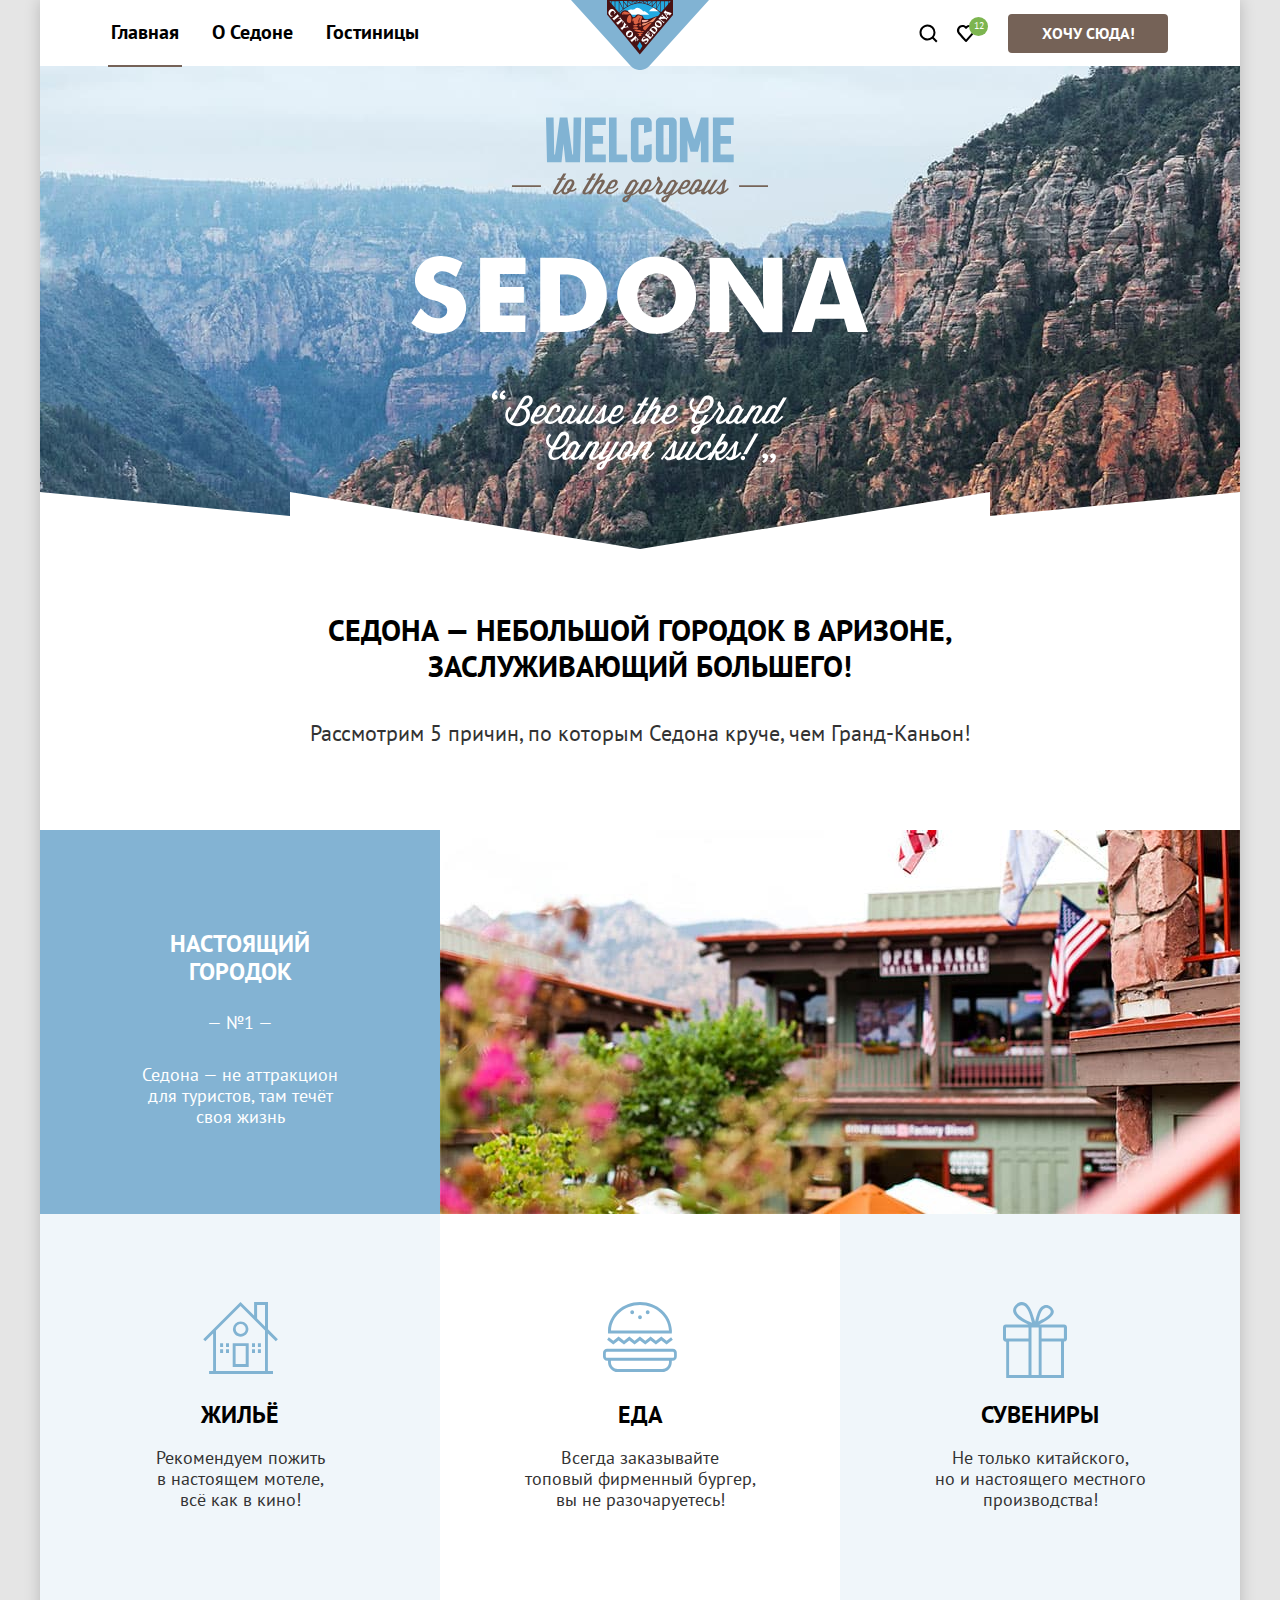
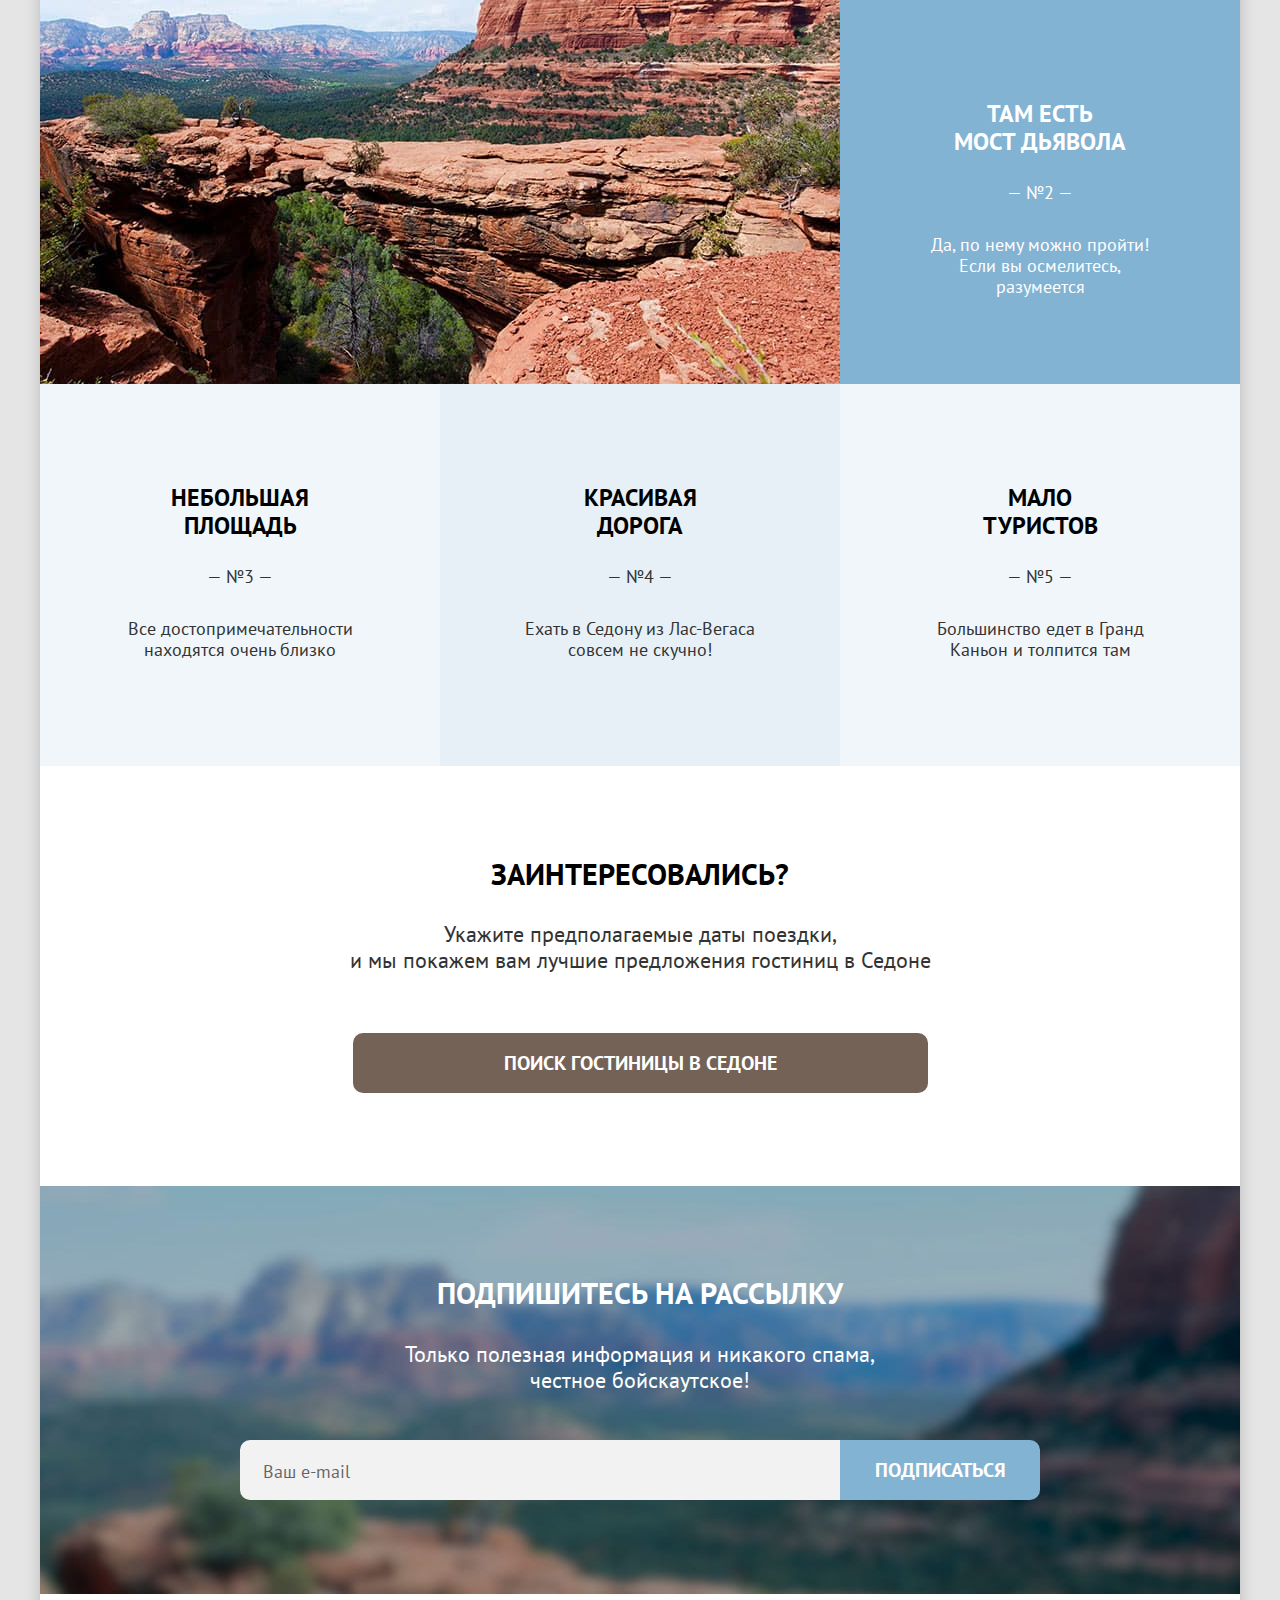
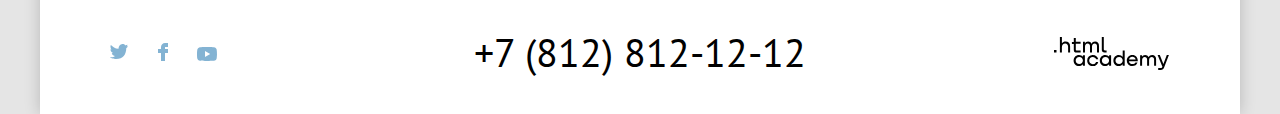
==== commit b7800aa3: "Вносит правки" ====
--- a/index.html
+++ b/index.html
@@ -26,18 +26,18 @@
           <img src="img/logo.svg" alt="Логотип сайта о городке Седона." width="138" height="70">
         </a>
         <ul class="user-list clear-list">
-            <li class="user-item magnifier">
-              <a class="user-link clear-underline" href="#">
-                <svg aria-hidden="true" focusable="false" width="20" height="20" xmlns="http://www.w3.org/2000/svg">
-                  <path d="m19.5 18-3.7-3.67a8 8 0 0 0 1.7-4.87 8 8 0 0 0-8-7.96c-4.4 0-8 3.68-8 8.06a8 8 0 0 0 12.9 6.26l3.7 3.68 1.4-1.5Zm-10-2.48a6 6 0 0 1-6-5.96 6 6 0 0 1 12 0 6 6 0 0 1-6 5.96Z"/>
-                </svg>
-                <span class="visually-hidden">
-                  Поиск
-                </span>
-              </a>
-            </li>
-            <li class="user-item heart">
-              <div class="popover popover-cart visually-hidden">
+          <li class="user-item magnifier">
+            <a class="user-link clear-underline" href="#">
+              <svg class="user-svg" aria-hidden="true" focusable="false" width="20" height="20" xmlns="http://www.w3.org/2000/svg">
+                <path d="m19.5 18-3.7-3.67a8 8 0 0 0 1.7-4.87 8 8 0 0 0-8-7.96c-4.4 0-8 3.68-8 8.06a8 8 0 0 0 12.9 6.26l3.7 3.68 1.4-1.5Zm-10-2.48a6 6 0 0 1-6-5.96 6 6 0 0 1 12 0 6 6 0 0 1-6 5.96Z"/>
+              </svg>
+              <span class="visually-hidden">
+                Поиск
+                /span>
+            </a>
+          </li>
+          <li class="user-item heart">
+            <div class="popover popover-cart visually-hidden">
                 <div class="popover-content">
                   <h2 class="popover-title visually-hidden">Корзина</h2>
                   <div class="popover-cart-item">
@@ -74,21 +74,21 @@
                     <a class="all-chosen-link clear-underline" href="#">Все избранные</a>
                   </div>
                 </div>
-              </div>
-              <a class="user-link clear-underline heart-icon" href="#">
-                <svg aria-hidden="true" focusable="false" width="20" height="20" xmlns="http://www.w3.org/2000/svg">
-                  <path d="M9.9 19a.9.9 0 0 1-.8-.4c-5.4-6.1-6.7-7.5-7-7.9A5.4 5.4 0 0 1 6.5 2C7.8 2 9 2.5 10 3.3a5.46 5.46 0 0 1 9 4.1c0 1.3-.5 2.5-1.3 3.4l-7 7.9c-.2.2-.4.3-.8.3Zm-6-9.5c.3.4 3.5 4 6.1 6.9l6.2-7c.5-.5.7-1.2.7-2 0-1.8-1.5-3.3-3.3-3.3-1 0-2 .5-2.7 1.3-.3.3-.6.4-.9.4-.3 0-.6-.2-.8-.4-.7-.8-1.7-1.3-2.7-1.3-1.8 0-3.3 1.5-3.3 3.3-.1.9.3 1.6.7 2.1-.1 0-.1 0 0 0Z"/>
-                </svg>
-                <span class="visually-hidden">
-                  Избранное
-                </span>
-              </a>
-            </li>
-            <li class="user-item">
-              <a href="#" class="sedona-decorative-btn сlear-underline want-there brown-btn">
-                Хочу сюда!
-              </a>
-            </li>
+            </div>
+            <a class="user-link clear-underline heart-icon" href="#">
+                <svg class="user-svg" aria-hidden="true" focusable="false" width="20" height="20" xmlns="http://www.w3.org/2000/svg">
+                <path d="M9.9 19a.9.9 0 0 1-.8-.4c-5.4-6.1-6.7-7.5-7-7.9A5.4 5.4 0 0 1 6.5 2C7.8 2 9 2.5 10 3.3a5.46 5.46 0 0 1 9 4.1c0 1.3-.5 2.5-1.3 3.4l-7 7.9c-.2.2-.4.3-.8.3Zm-6-9.5c.3.4 3.5 4 6.1 6.9l6.2-7c.5-.5.7-1.2.7-2 0-1.8-1.5-3.3-3.3-3.3-1 0-2 .5-2.7 1.3-.3.3-.6.4-.9.4-.3 0-.6-.2-.8-.4-.7-.8-1.7-1.3-2.7-1.3-1.8 0-3.3 1.5-3.3 3.3-.1.9.3 1.6.7 2.1-.1 0-.1 0 0 0Z"/>
+              </svg>
+              <span class="visually-hidden">
+                Избранное
+              </span>
+            </a>
+          </li>
+          <li class="user-item">
+            <a href="#" class="sedona-decorative-btn сlear-underline want-there brown-btn">
+              Хочу сюда!
+            </a>
+          </li>
         </ul>
       </header>
       <main class="main-index main-container">
@@ -97,7 +97,7 @@
           <img class="welcome" src="img/welcome.svg" width="458" height="354" alt="Приветственное сообщение Седоны.">
         </section>
         <h2 class="visually-hidden">Преимущества</h2>
-        <p class="heading town">Седона — небольшой городок в Аризоне, <br>
+        <p class="heading town">Седона — небольшой городок в Аризоне,<br>
           заслуживающий большего!</p>
         <p class="reasons">Рассмотрим 5 причин, по которым Седона круче, чем Гранд-Каньон!</p>
         <div class="advantages">
@@ -106,8 +106,7 @@
               <div class="advantages-item">
                 <h3 class="advantages-title advantages-white">Настоящий<br>городок</h3>
                 <span class="advantages-number advantages-white">— №1 —</span>
-                <p class="advantages-description advantages-white">Седона — не аттракцион<br> для туристов, там течёт<br>
-                  своя жизнь</p>
+                <p class="advantages-description advantages-white">Седона — не аттракцион<br> для туристов, там течёт<br>своя жизнь</p>
               </div>
               <img src="img/sedona_photo.jpg" width="800" height="384" alt="Пейзаж Седоны.">
             </li>
@@ -131,17 +130,17 @@
                 <p class="advantages-description advantages-white">Да, по нему можно пройти!<br>Если вы осмелитесь,<br>разумеется</p>
               </div>
             </li>
-            <li class="advantages-item advantages-item-light">
+            <li class="advantages-item advantages-item-light advantages-high-block">
               <h3 class="advantages-title">Небольшая<br> площадь</h3>
               <span class="advantages-number dark-text">— №3 —</span>
               <p class="advantages-description dark-text">Все достопримечательности<br>находятся очень близко</p>
             </li>
-            <li class="advantages-item advantages-item-another">
+            <li class="advantages-item advantages-item-another advantages-high-block">
               <h3 class="advantages-title">Красивая<br> дорога</h3>
               <span class="advantages-number dark-text">— №4 —</span>
               <p class="advantages-description dark-text">Ехать в Седону из Лас-Вегаса<br>совсем не скучно!</p>
             </li>
-            <li class="advantages-item advantages-item-light">
+            <li class="advantages-item advantages-item-light advantages-high-block">
               <h3 class="advantages-title">Мало<br> туристов</h3>
               <span class="advantages-number dark-text">— №5 —</span>
               <p class="advantages-description dark-text">Большинство едет в Гранд<br>Каньон и толпится там</p>
@@ -154,14 +153,12 @@
           <a href="catalog.html" class="search-btn clear-underline">Поиск гостиницы в Седоне</a>
         </section>
         <section class="subscribe subscribe-index">
-          <h2 class="subscribe-h">Подпишитесь на рассылку</h2>
-          <p class="subscribe-p">Только полезная информация и никакого спама,<br>честное бойскаутское!</p>
+          <h2 class="subscribe-header">Подпишитесь на рассылку</h2>
+          <p class="subscribe-paragraph">Только полезная информация и никакого спама,<br>честное бойскаутское!</p>
           <form class="subscribe-form" action="https://echo.htmlacademy.ru/" method="post">
             <div class="div-flex">
               <input type="email" name="user-email" class="user-email" placeholder="Ваш e-mail" required>
-              <button class="subscribe-button blue-btn sedona-decorative-btn" type="submit">
-                Подписаться
-              </button>
+              <button class="subscribe-button blue-btn sedona-decorative-btn" type="submit">Подписаться</button>
             </div>
           </form>
         </section>
@@ -170,7 +167,7 @@
         <section class="footer-social">
           <h2 class="visually-hidden">Давайте дружить</h2>
           <ul class="footer-social-list clear-list">
-            <li class="footer-social-item clear-list">
+            <li class="footer-social-item">
               <a class="button social-btn twitter" href="https://twitter.com/htmlacademy_ru">
                 <span class="visually-hidden">Твиттер</span>
                 <svg width="18" height="15" xmlns="http://www.w3.org/2000/svg">
@@ -178,7 +175,7 @@
                 </svg>
               </a>
             </li>
-            <li class="footer-social-item clear-list">
+            <li class="footer-social-item">
               <a class="button social-btn facebook" href="https://www.facebook.com/htmlacademy">
                 <span class="visually-hidden">Фэйсбук</span>
                 <svg width="10" height="18" xmlns="http://www.w3.org/2000/svg">
@@ -186,7 +183,7 @@
                 </svg>
               </a>
             </li>
-            <li class="footer-social-item clear-list">
+            <li class="footer-social-item">
               <a class="button social-btn youtube" href="https://youtube.com/c/HTMLAcademyRUS">
                 <span class="visually-hidden">Ютуб</span>
                 <svg width="20" height="14" xmlns="http://www.w3.org/2000/svg">
--- a/css/styles.css
+++ b/css/styles.css
@@ -54,24 +54,57 @@
   flex-grow: 1;
 }
 
+.navigation {
+  display: flex;
+  justify-content: space-between;
+}
+
 .navigation-list {
   display: flex;
-  margin-left: 71px;
+  flex-wrap: wrap;
+  align-self: flex-start;
+  width: 412px;
+  margin: 0;
+  padding: 0;
+  margin-left: 56px;
 }
 
 .user-list {
   display: flex;
-  padding-top: 11px;
-  padding-bottom: 11px;
+  justify-content: space-between;
+  align-content: flex-start;
   margin-right: 72px;
-  justify-content: space-between;
-}
-
-.magnifier {
-  position: absolute;
-  display: block;
-  right: 274px;
-  bottom: 14px;
+}
+
+.user-item {
+  margin-top: auto;
+  margin-bottom: auto;
+}
+
+.user-link {
+  color: #000000;
+  display: block;
+  width: 38px;
+  height: 38px;
+  border-radius: 10px;
+  border: 3px solid transparent;
+  box-sizing: border-box;
+  outline: none;
+  position: relative;
+}
+
+.user-link svg {
+  position: absolute;
+  top: 0;
+  right: 0;
+  bottom: 0;
+  left: 0;
+  margin: auto;
+}
+
+.heart {
+  position: relative;
+  margin-right: 23px;
 }
 
 .page-footer {
@@ -80,17 +113,6 @@
   justify-content: space-between;
   align-items: center;
   padding: 26px 62px 30px 72px;
-}
-
-.navigation-item {
-  font-size: 20px;
-  line-height: 26px;
-  font-weight: 700;
-  max-width: 100px;
-}
-
-.navigation-item:not(:last-of-type) {
-  margin-right: 25px;
 }
 
 .catalog-filter-title {
@@ -98,7 +120,7 @@
   line-height: 26px;
   font-weight: 700;
   color: #ffffff;
-  margin-bottom: 30px;
+  margin-bottom: 31px;
 }
 
 .catalog-filter {
@@ -169,23 +191,26 @@
   text-decoration: none;
 }
 
+.navigation-item {
+  position: relative;
+  margin-top: 10px;
+  margin-bottom: 12px;
+  margin-right: 3px;
+}
+
 .navigation-link {
-  display: block;
-  padding-top: 17px;
-  padding-bottom: 17px;
+  position: relative;
+  display: block;
+  font-size: 20px;
+  line-height: 26px;
+  font-weight: 700;
+  padding: 6px 12px;
+  text-align: center;
   color: #000000;
   border: 3px solid transparent;
   box-sizing: border-box;
-}
-
-.user-item {
-  margin-right: 21px;
-  margin-top: auto;
-  margin-bottom: auto;
-}
-
-.user-item:last-of-type {
-  margin-right: 0;
+  border-radius: 10px;
+  outline: none;
 }
 
 .subscribe {
@@ -228,16 +253,17 @@
   left: 50%;
   transform: translateX(-50%);
   z-index: 1;
+  outline: none;
 }
 
 .catalog-bg {
   display: flex;
   flex-direction: column;
   justify-content: space-between;
-  margin: 0;
-  padding: 35px 71px 85px 66px;
+  padding: 35px 71px 78px 68px;
   background-image: url(../img/catalog_background.jpg);
   background-repeat: no-repeat;
+  background-color:  #68a2ca;
 }
 
 .subscribe-form input {
@@ -259,8 +285,8 @@
 }
 
 .hotel-search {
-  padding-top: 101px;
-  padding-bottom: 91px;
+  padding-top: 90px;
+  padding-bottom: 93px;
 }
 
 .interest {
@@ -272,7 +298,6 @@
   line-height: 36px;
   color: #333333;
   text-align: center;
-  margin: 0;
   margin-bottom: 79px;
 }
 
@@ -281,7 +306,6 @@
   line-height: 26px;
   color: #333333;
   text-align: center;
-  margin: 0;
   padding: 0;
 }
 
@@ -294,7 +318,7 @@
   text-align: center;
   width: 400px;
   padding-top: 100px;
-  padding-bottom: 77px;
+  padding-bottom: 72px;
 }
 
 .advantages-title {
@@ -346,11 +370,15 @@
   background-color: #83b3d3;
 }
 
+.advantages-high-block {
+  padding-bottom: 88px;
+}
+
 .advantages-white {
   color: #ffffff;
 }
 
-.subscribe-h {
+.subscribe-header {
   color: #ffffff;
   text-transform: uppercase;
   font-weight: 700;
@@ -358,21 +386,21 @@
   line-height: 36px;
 }
 
-.subscribe-catalog-h {
+.subscribe-catalog-header {
   color: #000000;
 }
 
-.subscribe-p {
+.subscribe-paragraph {
   color: #ffffff;
   text-align: center;
   font-size: 22px;
   line-height: 26px;
   margin: 0;
   padding-top: 5px;
-  margin-bottom: 45px;
-}
-
-.subscribe-catalog-p {
+  margin-bottom: 47px;
+}
+
+.subscribe-catalog-paragraph {
   color: #333333;
   margin-bottom: 45px;
 }
@@ -385,30 +413,40 @@
   background-color: #756257;
   text-decoration: none;
   text-transform: uppercase;
-  font-size: 16px;
-  line-height: 21px;
   font-weight: 700;
   text-align: center;
   color: #ffffff;
   display: block;
-  padding-top: 8px;
-  padding-bottom: 8px;
+  padding-top: 7px;
+  padding-bottom: 7px;
 }
 
 .catalog-btn {
   width: 151px;
+  font-size: 16px;
+  line-height: 21px;
 }
 
 .load {
   display: block;
   width: 625px;
-  margin-bottom: 61px;
+  margin-bottom: 60px;
   margin-left: auto;
   margin-right: auto;
   outline: none;
 }
 
 .load a {
+  text-decoration: none;
+  text-transform: uppercase;
+  text-align: center;
+  color: #ffffff;
+  display: block;
+  padding-top: 9px;
+  padding-bottom: 10px;
+  font-weight: 700px;
+  font-size: 20px;
+  line-height: 26px;
   border: 3px solid transparent;
   border-radius: 4px;
   box-sizing: border-box;
@@ -439,25 +477,10 @@
   transform: rotate(180deg);
 }
 
-.load a {
-  text-decoration: none;
-  text-transform: uppercase;
-  text-align: center;
-  color: #ffffff;
-  display: block;
-  padding-top: 9px;
-  padding-bottom: 10px;
-  font-weight: 700px;
-  font-size: 20px;
-  line-height: 26px;
-}
-
 .to-selected,
 .selected-btn {
   width: 160px;
   border-radius: 4px;
-  padding-top: 8px;
-  padding-bottom: 8px;
   border: 3px solid transparent;
   box-sizing: border-box;
   outline: none;
@@ -522,8 +545,8 @@
 }
 
 .footer-contacts-phone {
-  margin-left: 50px;
-  margin-right: 60px;
+  margin-left: 60px;
+  margin-right: 58px;
   font-size: 40px;
   line-height: 40px;
   text-align: center;
@@ -538,6 +561,7 @@
 
 .button {
   text-decoration: none;
+  font-family: inherit;
 }
 
 .inner-header-title {
@@ -552,15 +576,7 @@
 
 .breadcrumbs {
   display: flex;
-  padding: 0;
-  margin: 0;
   margin-bottom: 40px;
-}
-
-.breadcrumbs-item {
-  margin: 0;
-  padding: 0;
-  list-style: none;
 }
 
 .breadcrumbs-item-alt {
@@ -659,15 +675,13 @@
   height: 48px;
   padding: 0;
   border: 2px solid #e6e6e6;
-  padding-left: 19px;
+  padding-left: 17px;
   box-sizing: border-box;
   border-radius: 4px;
   outline: none;
   appearance: none;
   background: url("../img/icons/arrow_2.svg") no-repeat right;
   background-position-x: calc(100% - 19px);
-  font-size: 16px;
-  line-height: 23px;
 }
 
 .sorting-type:hover select,
@@ -694,7 +708,7 @@
   font-weight: 700;
   line-height: 36px;
   color: #ffffff;
-  margin-top: 63px;
+  margin-top: 60px;
   margin-left: auto;
   margin-right: auto;
   border-radius: 10px;
@@ -725,19 +739,21 @@
   margin: 0;
   padding: 0;
   margin-right: auto;
+  margin-top: 5px;
 }
 
 .hotel-card {
   display: flex;
   margin: 0;
   padding: 0;
-  padding-top: 5px;
-  margin-bottom: 50px;
+  justify-content: space-between;
+  padding-top: 14px;
+  margin-bottom: 42px;
   position: relative;
 }
 
 .hotel-card:last-of-type {
-  margin-bottom: 61px;
+  margin-bottom: 58px;
 }
 
 .hotel-card::after {
@@ -745,13 +761,13 @@
   position: absolute;
   width: 1056px;
   height: 0;
-  bottom: -30px;
+  bottom: -25px;
   border: 1px solid #e6e6e6;
   transform: rotate(180deg);
 }
 
 .hotel-info {
-  margin-left: 37px;
+  margin-left: 30px;
 }
 
 .hotel-card-image {
@@ -764,9 +780,6 @@
 
 .hotel-img-link {
   display: block;
-  margin: 0;
-  padding: 0;
-  border: 0;
   outline: 0;
 }
 
@@ -785,15 +798,14 @@
 
 .hotel-card-link {
   display: block;
-  margin: 0;
-  padding: 0;
+  margin-left: 6px;
 }
 
 .hotel-card-title {
   border: 3px solid transparent;
   padding: 10px 15px 10px 15px;
   margin-left: -22px;
-  margin-top: -10px;
+  margin-top: -12px;
   margin-bottom: -10px;
   box-sizing: border-box;
   border-radius: 10px;
@@ -825,30 +837,16 @@
 }
 
 .card-left {
-  display: block;
-  margin: 0;
-  padding: 0;
-  margin-left: -7px;
-  margin-right: 8px;
-}
-
-.card-right {
-  display: block;
-  margin: 0;
-  padding: 0;
+  margin-right: 6px;
 }
 
 .hotel-card-type {
   display: block;
-  margin: 0;
-  padding: 0;
   margin-bottom: 30px;
 }
 
 .hotel-card-price {
   display: block;
-  margin: 0;
-  padding: 0;
   margin-bottom: 30px;
 }
 
@@ -871,7 +869,7 @@
   flex-wrap: wrap;
   flex-direction: column;
   margin-left: auto;
-  padding-top: 10px;
+  padding-top: 5px;
 }
 
 .stars {
@@ -907,7 +905,7 @@
 }
 
 .sedona-dwelling {
-  padding: 40px 72px 0 72px;
+  padding: 42px 72px 0 72px;
 }
 
 .number-of-hotels {
@@ -927,10 +925,12 @@
 .pagination {
   display: flex;
   flex-wrap: wrap;
+  width: 500px;
 }
 
 .pagination-item {
   margin-right: 7px;
+  margin-bottom: 7px;
 }
 
 .pagination-link {
@@ -942,8 +942,8 @@
   font-weight: 700;
   font-size: 20px;
   line-height: 26px;
-  padding-top: 15px;
-  padding-bottom: 15px;
+  padding-top: 13px;
+  padding-bottom: 13px;
   border-radius: 4px;
   border: 3px solid transparent;
   box-sizing: border-box;
@@ -970,10 +970,8 @@
 }
 
 .subscribe-catalog {
-  margin: 0;
-  padding: 0;
   padding-top: 55px;
-  margin-bottom: 140px;
+  margin-bottom: 45px;
 }
 
 .visually-hidden {
@@ -989,28 +987,33 @@
 
 .price-sorting {
   display: flex;
+  justify-content: center;
   border: 2px solid transparent;
   box-sizing: border-box;
   border-radius: 4px;
-  position: relative;
   width: 287px;
 }
 
 .label-container {
   display: flex;
-  width: 145px;
   height: 48px;
   align-items: center;
-  padding-top: 5px;
-  padding-left: 14px;
-  padding-right: 14px;
   border: 2px solid #ffffff;
   box-sizing: border-box;
   justify-content: space-between;
 }
 
 .label-container-left {
-  border-right: 1px;
+  width: 147px;
+  margin-right: 0;
+  border-radius: 4px 0 0 4px;
+}
+
+.label-container-right {
+  margin-left: 0;
+  width: 146px;
+  margin-left: 1px solid #ffffff;
+  border-radius: 0 4px 4px 0;
 }
 
 .label-container:hover {
@@ -1029,6 +1032,7 @@
   color: rgba(255, 255, 255, 0.3);
   font-size: 18px;
   line-height: 24px;
+  margin-right: 11px;
 }
 
 .label-container input {
@@ -1039,6 +1043,8 @@
   font-size: 18px;
   line-height: 24px;
   color: #ffffff;
+  padding-top: 7px;
+  padding-left: 12px;
 }
 
 .label-container input::placeholder {
@@ -1046,19 +1052,19 @@
 }
 
 .apply {
+  font-family: inherit;
   margin-top: 60px;
   background-color: #83b3d3;
   color: #ffffff;
   text-transform: uppercase;
-  font-size: 14px;
+  font-size: 16px;
   line-height: 18px;
   font-weight: 700;
-  padding-top: 13px;
+  padding-top: 11px;
   padding-bottom: 13px;
   width: 160px;
-  border: 0;
   border-radius: 4px;
-  margin-bottom: 10px;
+  margin-bottom: 12px;
   border: 3px solid transparent;
   box-sizing: border-box;
   outline: none;
@@ -1081,16 +1087,18 @@
 }
 
 .reset {
+  font-family: inherit;
   color: #ffffff;
   margin-left: auto;
   background-color: transparent;
   display: block;
-  font-size: 16px;
+  font-size: 18px;
   line-height: 23px;
   width: 160px;
   padding: 0;
   cursor: pointer;
   border: 3px solid transparent;
+  border-radius: 4px;
   outline: none;
   padding-top: 4px;
   padding-bottom: 5px;
@@ -1149,8 +1157,10 @@
 
 .want-there {
   width: 160px;
-  padding-top: 8px;
-  padding-bottom: 8px;
+  padding-top: 5px;
+  padding-bottom: 5px;
+  font-size: 16px;
+  line-height: 23px;
 }
 
 .brown-btn:hover,
@@ -1167,8 +1177,15 @@
   color: rgba(255, 255, 255, 0.3);
 }
 
-.current-page {
-  border-bottom: 2px solid #756257;
+.current-page::before {
+  position: absolute;
+  right: 12px;
+  bottom: -13px;
+  left: 12px;
+  height: 2px;
+  background-color: #756257;
+  content: "";
+  z-index: 1;
 }
 
 .navigation-link:hover {
@@ -1178,34 +1195,11 @@
 .navigation-link:focus,
 .current-page:focus {
   color: #756257;
-  outline: none;
-  border-radius: 10px;
-  border: 3px solid #83b3d3;
+  border-color: #83b3d3;
 }
 
 .navigation-link:active {
   color: rgba(136, 127, 121, 0.3);
-}
-
-.user-link {
-  color: #000000;
-  display: block;
-  position: relative;
-  width: 38px;
-  height: 38px;
-  border-radius: 10px;
-  border: 3px solid transparent;
-  box-sizing: border-box;
-  outline: none;
-}
-
-.user-link svg {
-  position: absolute;
-  top: 0;
-  right: 0;
-  bottom: 0;
-  left: 0;
-  margin: auto;
 }
 
 .user-link:hover svg{
@@ -1227,8 +1221,6 @@
 }
 
 .heart-icon {
-  display: block;
-  margin: 0;
   position: relative;
 }
 
@@ -1305,8 +1297,6 @@
   position: relative;
   min-width: 154px;
   min-height: 64px;
-  margin: 0;
-  padding: 0;
   border-radius: 10px;
   border: 3px solid transparent;
   box-sizing: border-box;
@@ -1314,7 +1304,7 @@
 
 .htmlacademy-link svg {
   position: absolute;
-  top: 10px;
+  top: 4px;
   right: -20px;
   bottom: 0;
   left: 0;
@@ -1345,11 +1335,14 @@
 
 .subscribe-button {
   background-color: #83b3d3;
+  font-family: inherit;
   width: 200px;
   border: 3px solid transparent;
   box-sizing: border-box;
   outline: none;
-  border-radius: 0px 10px 10px 0px;
+  border-radius: 0 10px 10px 0;
+  font-size: 20px;
+  line-height: 26px;
 }
 
 .subscribe-button:hover {
@@ -1373,15 +1366,17 @@
   border: 3px solid transparent;
   border-radius: 10px 0 0 10px;
   outline: none;
-  padding-left: 15px;
-  padding-top: 8px;
-  box-sizing: border-box;
-}
-.user-email::placeholder {
-  color:  rgba(0, 0, 0, 0.6);
+  padding-left: 20px;
+  padding-top: 5px;
+  box-sizing: border-box;
+  font-family: inherit;
   font-size: 18px;
   line-height: 26px;
-
+  color: rgba(0, 0, 0, 0.6);
+}
+
+.user-email::placeholder {
+  color: rgba(0, 0, 0, 0.6);
 }
 
 .user-email:hover,
@@ -1406,7 +1401,7 @@
 }
 
 .range-scale {
-  width: 280px;
+  width: 279px;
   height: 0;
   justify-self: center;
   border: 2px solid rgba(255, 255, 255, 0.3);
@@ -1424,6 +1419,7 @@
 }
 
 .range-toggle {
+  font-family: inherit;
   width: 20px;
   height: 20px;
   background-color: #ffffff;
@@ -1450,7 +1446,7 @@
 .toggle-min {
   position: absolute;
   top: -10px;
-  left: -4px;
+  left: -2px;
 }
 
 .toggle-max {
@@ -1476,6 +1472,7 @@
   color: #ffffff;
   position: relative;
   padding-left: 40px;
+  padding-top: 5px;
   font-size: 18px;
   line-height: 24px;
 }
@@ -1520,6 +1517,19 @@
   height: 20px;
 }
 
+.infrastructure-input,
+.dwelling-input,
+.price-input {
+  font-family: inherit;
+}
+
+.price-input {
+  color: #ffffff;
+  font-size: 18px;
+  line-height: 23px;
+  padding-top: 4px;
+}
+
 .infrastructure span {
   color: #ffffff;
   position: relative;
@@ -1562,15 +1572,11 @@
 }
 
 .infrastructure-field {
-  margin-right: 67px;
+  margin-right: 62px;
 }
 
 .form-btns {
-  margin-left: 80px;
-}
-
-.heart{
-  position: relative;
+  margin-left: 78px;
 }
 
 .popover {
@@ -1604,7 +1610,6 @@
 
 .popover-cart-item {
   display: flex;
-  margin: 0;
   padding: 20px 20px;
   max-height: 50px;
   padding-bottom: 2px;
@@ -1705,6 +1710,7 @@
   border: none;
   border-radius: 4px;
   cursor: pointer;
+  font-family: inherit;
 }
 
 .trash svg {
@@ -1750,6 +1756,7 @@
 
 .modal-close-button {
   position: absolute;
+  font-family: inherit;
   padding: 0;
   top: 53px;
   right: 70px;
@@ -1871,6 +1878,7 @@
   font-size: 18px;
   font-weight: 700;
   line-height: 40px;
+  font-family: inherit;
   color: #000000;
   background-color: #f2f2f2;
   border: 3px solid transparent;
@@ -1878,6 +1886,10 @@
   box-sizing: border-box;
   outline: none;
   padding: 0;
+}
+
+.grey-field::placeholder {
+  color: #000000;
 }
 
 .grey-field:hover,
@@ -1940,6 +1952,7 @@
 
 .modal-btn {
   position: absolute;
+  font-family: inherit;
   width: 25px;
   height: 25px;
   background-color: #f2f2f2;
@@ -2015,6 +2028,7 @@
   border: none;
   border-radius: 50%;
   content: "i";
+  font-family: inherit;
   background-size: 20px 20px;
   background-repeat: no-repeat;
   background-position: center;
@@ -2097,5 +2111,14 @@
 
 .info-modal:hover .help-message {
   display: block;
-  margin: 0;
-}
+}
+
+.hotel-criterion,
+.quantity-sorting {
+  color: #333333;
+  font-family: inherit;
+  font-size: 18px;
+  line-height: 23px;
+}
+
+/*ночные правки*/
